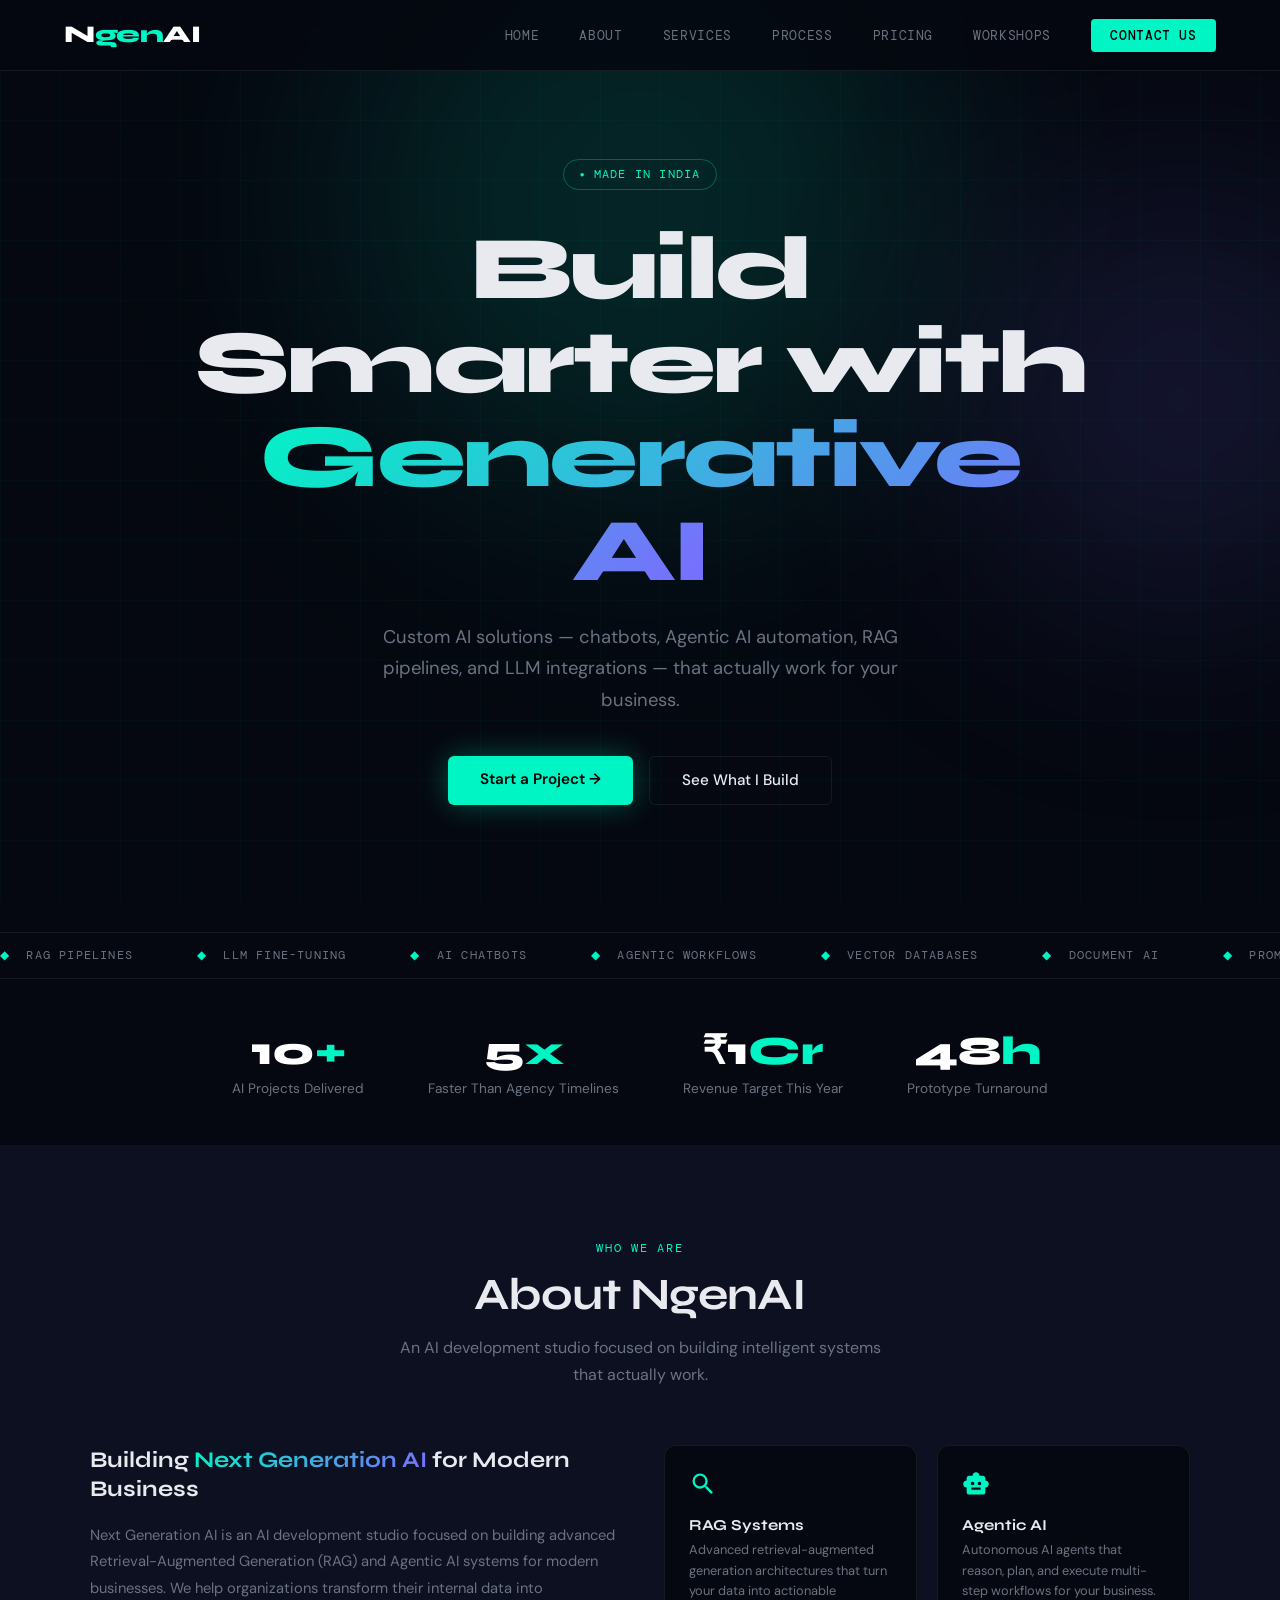
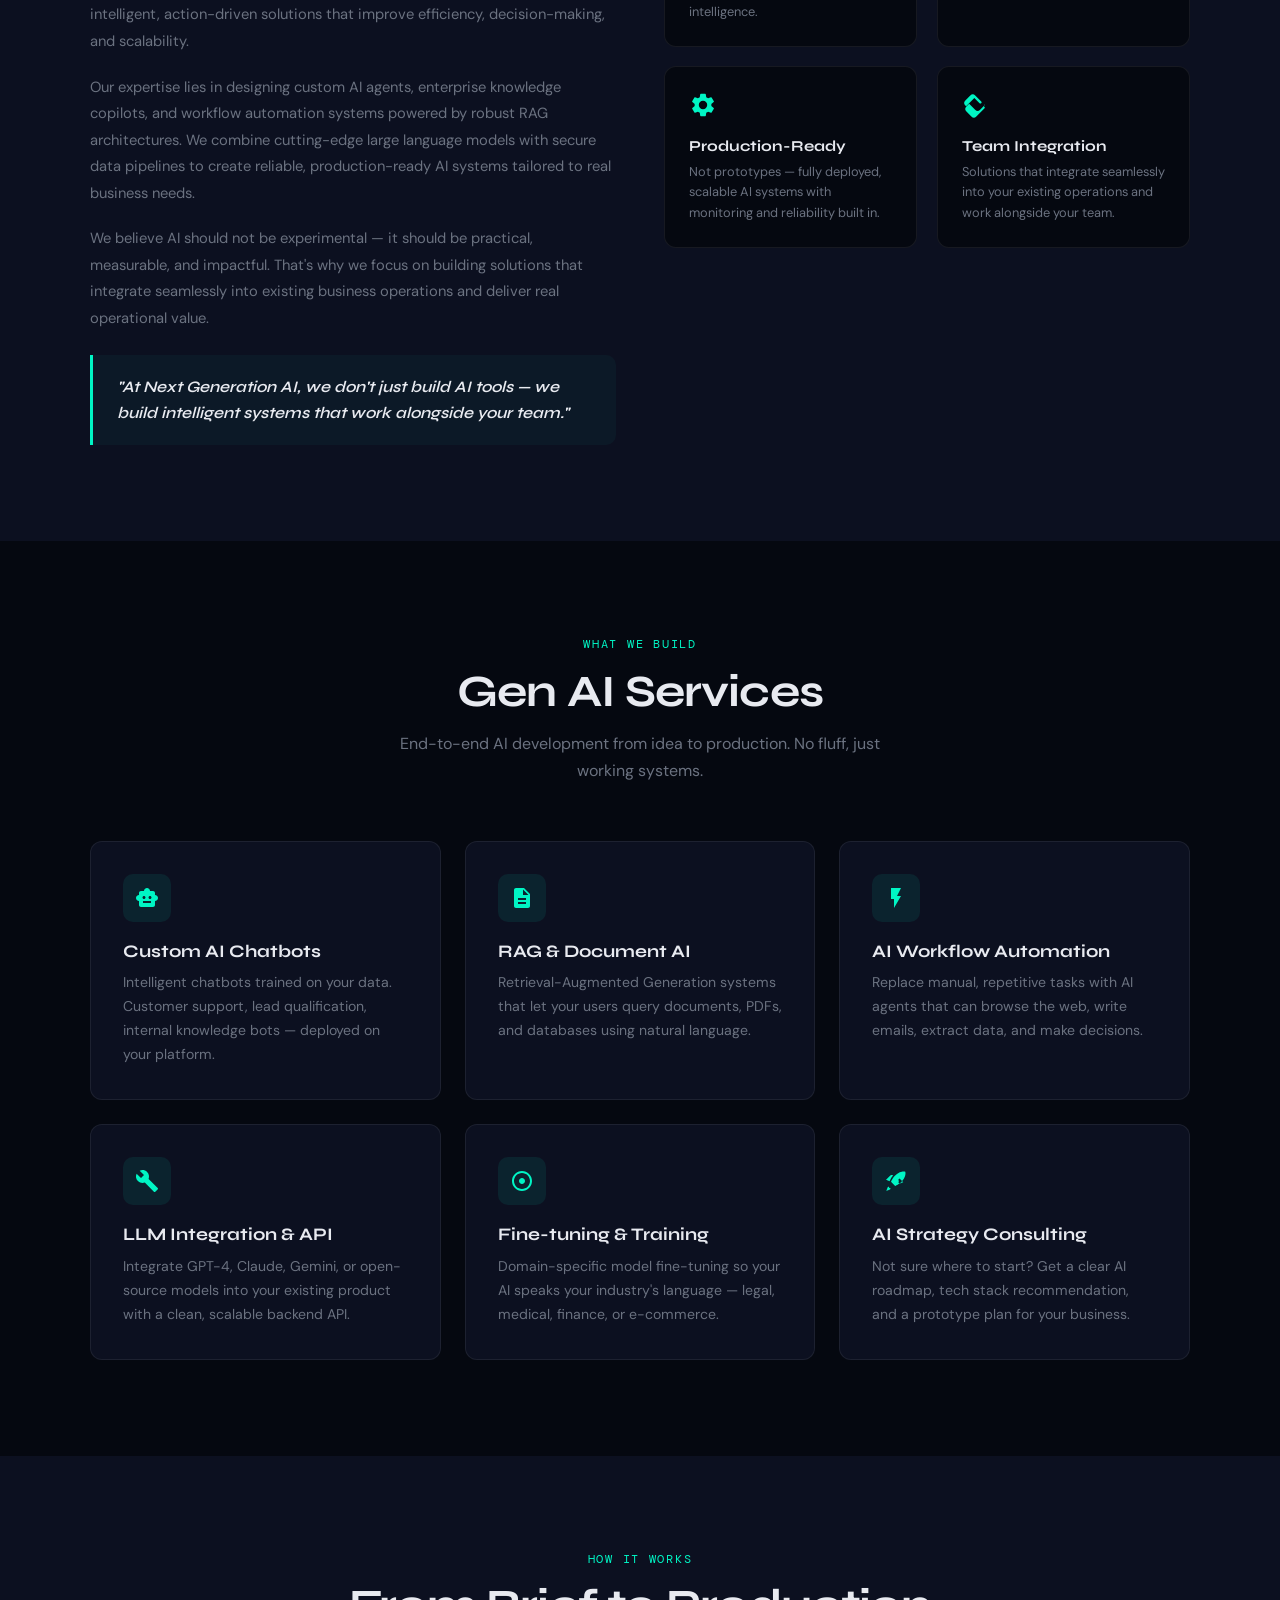
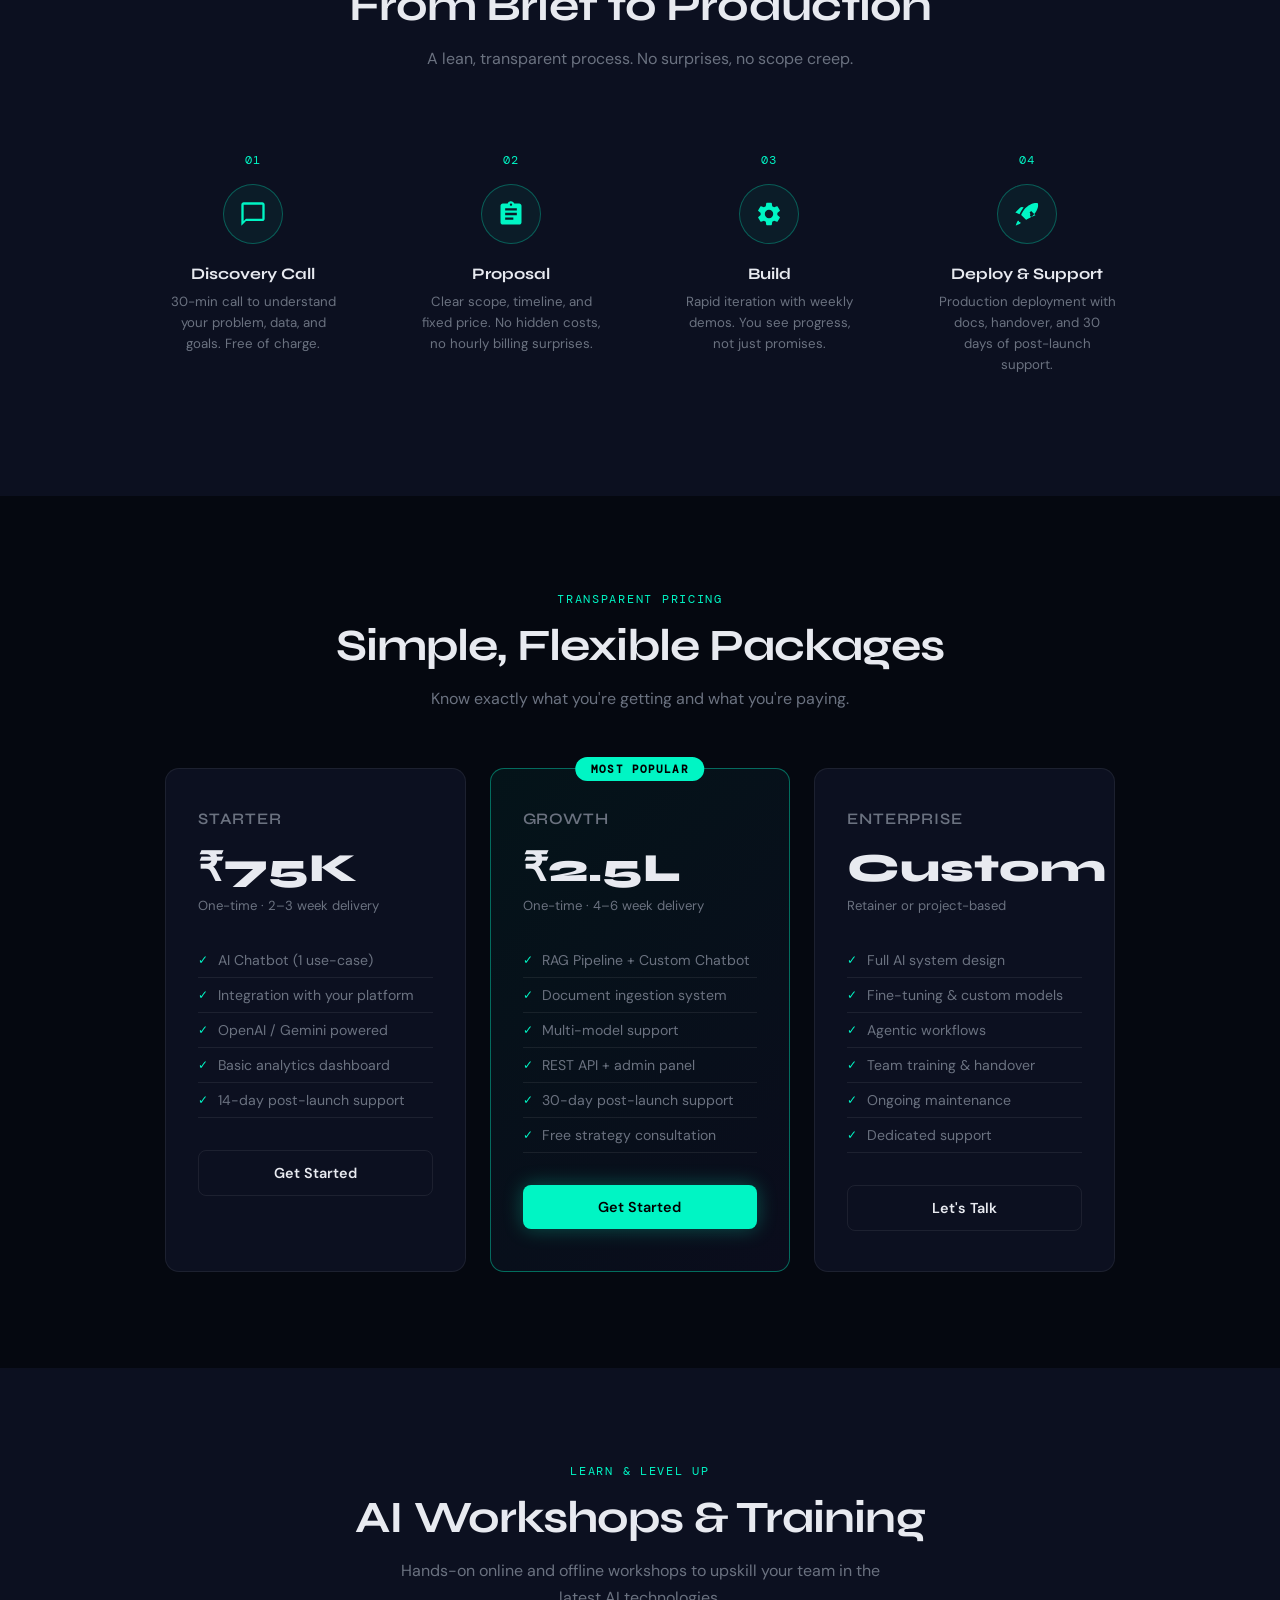
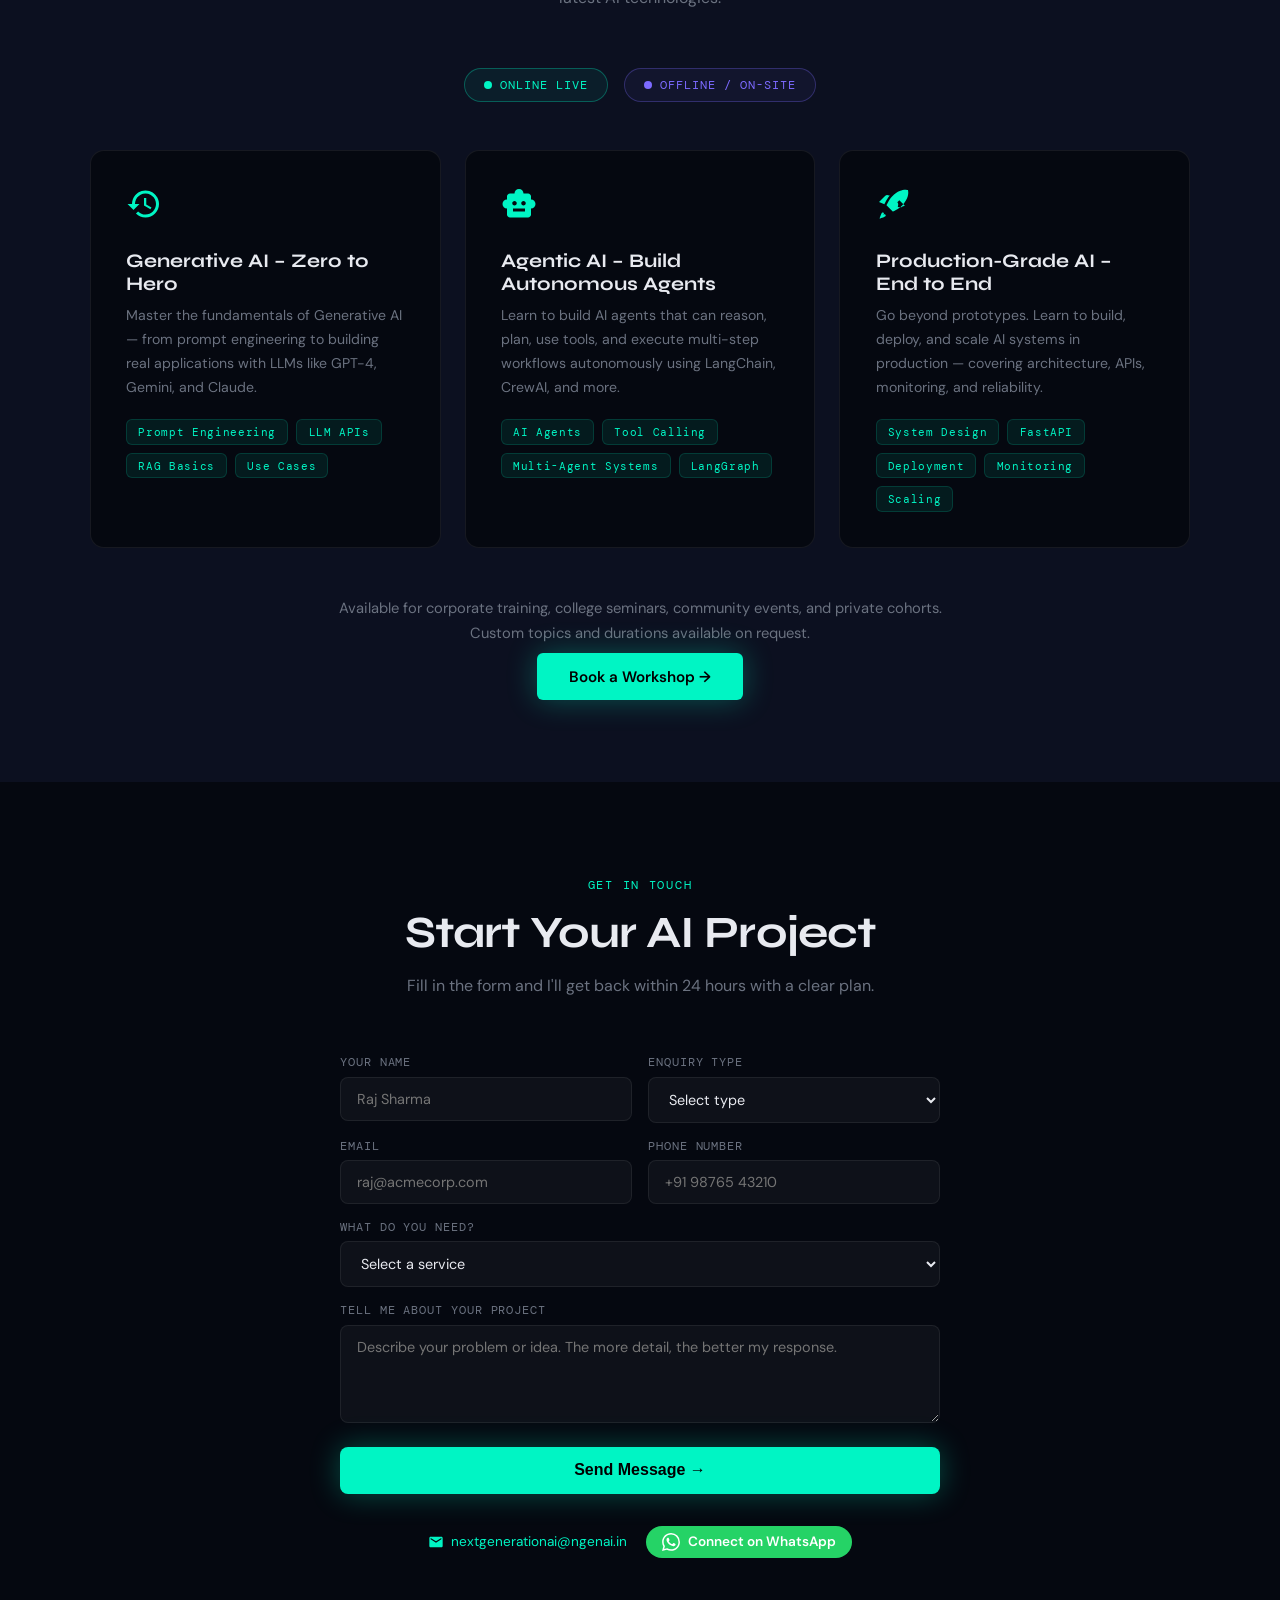
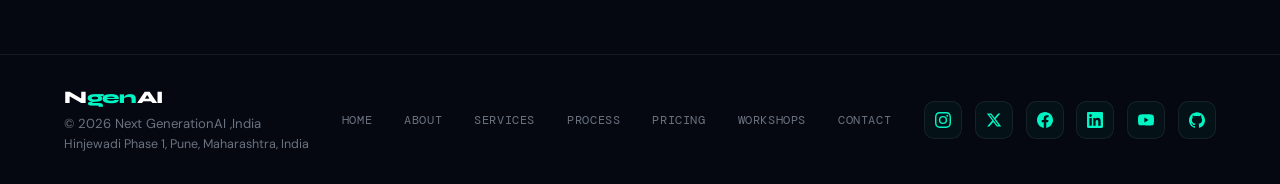
==== index.html @ 0c15aff5 "Update index.html" ====
<!DOCTYPE html>
<html lang="en">

<head>
  <meta charset="UTF-8">
  <meta name="viewport" content="width=device-width, initial-scale=1.0">
  <title>NgenAI – Generative AI Solutions</title>

  <!-- Google Analytics -->
  <script async src="https://www.googletagmanager.com/gtag/js?id=G-XBX1PGX7KX"></script>
  <script>
    window.dataLayer = window.dataLayer || [];
    function gtag() { dataLayer.push(arguments); }
    gtag('js', new Date());
    gtag('config', 'G-XBX1PGX7KX');
  </script>
  <link
    href="https://fonts.googleapis.com/css2?family=Syne:wght@400;600;700;800&family=DM+Mono:wght@300;400;500&family=DM+Sans:wght@300;400;500&display=swap"
    rel="stylesheet">
  <style>
    :root {
      --bg: #050810;
      --surface: #0c1020;
      --accent: #00f5c4;
      --accent2: #7c6aff;
      --text: #e8eaf0;
      --muted: #6b7280;
      --border: rgba(255, 255, 255, 0.07);
    }

    *,
    *::before,
    *::after {
      box-sizing: border-box;
      margin: 0;
      padding: 0;
    }

    html {
      scroll-behavior: smooth;
      overflow-x: hidden;
    }

    body {
      background: var(--bg);
      color: var(--text);
      font-family: 'DM Sans', sans-serif;
      overflow-x: hidden;
      max-width: 100vw;
    }

    /* ── GRID BACKGROUND ── */
    body::before {
      content: '';
      position: fixed;
      inset: 0;
      background-image:
        linear-gradient(rgba(0, 245, 196, 0.03) 1px, transparent 1px),
        linear-gradient(90deg, rgba(0, 245, 196, 0.03) 1px, transparent 1px);
      background-size: 60px 60px;
      pointer-events: none;
      z-index: 0;
    }

    /* ── NAV ── */
    nav {
      position: fixed;
      top: 0;
      left: 0;
      right: 0;
      z-index: 1000;
      display: flex;
      align-items: center;
      justify-content: space-between;
      padding: 1.2rem 4rem;
      background: rgba(5, 8, 16, 0.85);
      backdrop-filter: blur(16px);
      border-bottom: 1px solid var(--border);
    }

    .logo {
      font-family: 'Syne', sans-serif;
      font-weight: 800;
      font-size: 1.5rem;
      letter-spacing: -0.02em;
      color: #fff;
      line-height: 1.3;
      overflow: visible;
    }

    .logo span {
      color: var(--accent);
    }

    nav ul {
      display: flex;
      gap: 2.5rem;
      list-style: none;
    }

    nav a {
      font-family: 'DM Mono', monospace;
      font-size: 0.82rem;
      color: var(--muted);
      text-decoration: none;
      letter-spacing: 0.05em;
      text-transform: uppercase;
      transition: color .2s;
    }

    nav a:hover {
      color: var(--accent);
    }

    .nav-cta {
      background: var(--accent);
      color: #000 !important;
      padding: 0.5rem 1.2rem;
      border-radius: 4px;
      font-weight: 500;
      transition: opacity .2s !important;
    }

    .nav-cta:hover {
      opacity: 0.85;
      color: #000 !important;
    }

    /* ── HERO ── */
    #hero {
      position: relative;
      min-height: 100vh;
      display: flex;
      flex-direction: column;
      align-items: center;
      justify-content: center;
      text-align: center;
      padding: 8rem 2rem 4rem;
      z-index: 1;
    }

    .glow-orb {
      position: absolute;
      border-radius: 50%;
      filter: blur(120px);
      pointer-events: none;
    }

    .orb1 {
      width: 600px;
      height: 600px;
      background: rgba(0, 245, 196, 0.12);
      top: -100px;
      left: 50%;
      transform: translateX(-50%);
    }

    .orb2 {
      width: 400px;
      height: 400px;
      background: rgba(124, 106, 255, 0.15);
      top: 200px;
      right: -100px;
    }

    .badge {
      display: inline-flex;
      align-items: center;
      gap: 0.5rem;
      font-family: 'DM Mono', monospace;
      font-size: 0.75rem;
      letter-spacing: 0.1em;
      text-transform: uppercase;
      color: var(--accent);
      border: 1px solid rgba(0, 245, 196, 0.3);
      padding: 0.4rem 1rem;
      border-radius: 100px;
      margin-bottom: 2rem;
      animation: fadeUp 0.6s ease both;
    }

    .badge::before {
      content: '●';
      font-size: 0.5rem;
      animation: pulse 2s infinite;
    }

    @keyframes pulse {

      0%,
      100% {
        opacity: 1
      }

      50% {
        opacity: 0.3
      }
    }

    h1 {
      font-family: 'Syne', sans-serif;
      font-weight: 800;
      font-size: clamp(2.8rem, 7vw, 6rem);
      line-height: 1.05;
      letter-spacing: -0.03em;
      max-width: 900px;
      animation: fadeUp 0.6s 0.1s ease both;
    }

    h1 .highlight {
      background: linear-gradient(135deg, var(--accent), var(--accent2));
      -webkit-background-clip: text;
      -webkit-text-fill-color: transparent;
      background-clip: text;
    }

    .hero-sub {
      margin-top: 1.5rem;
      font-size: 1.15rem;
      color: var(--muted);
      max-width: 560px;
      line-height: 1.7;
      animation: fadeUp 0.6s 0.2s ease both;
    }

    .hero-actions {
      display: flex;
      gap: 1rem;
      margin-top: 2.5rem;
      animation: fadeUp 0.6s 0.3s ease both;
      flex-wrap: wrap;
      justify-content: center;
    }

    .btn-primary {
      background: var(--accent);
      color: #000;
      padding: 0.85rem 2rem;
      border-radius: 6px;
      font-weight: 600;
      font-size: 0.95rem;
      text-decoration: none;
      transition: transform .2s, box-shadow .2s;
      box-shadow: 0 0 30px rgba(0, 245, 196, 0.3);
    }

    .btn-primary:hover {
      transform: translateY(-2px);
      box-shadow: 0 0 50px rgba(0, 245, 196, 0.5);
    }

    .btn-secondary {
      background: transparent;
      color: var(--text);
      padding: 0.85rem 2rem;
      border-radius: 6px;
      font-weight: 500;
      font-size: 0.95rem;
      text-decoration: none;
      border: 1px solid var(--border);
      transition: border-color .2s, transform .2s;
    }

    .btn-secondary:hover {
      border-color: rgba(255, 255, 255, 0.3);
      transform: translateY(-2px);
    }

    /* ── TICKER ── */
    .ticker-wrap {
      width: 100%;
      overflow: hidden;
      border-top: 1px solid var(--border);
      border-bottom: 1px solid var(--border);
      padding: 0.9rem 0;
      margin: 2rem 0 0;
      position: relative;
      z-index: 1;
    }

    .ticker {
      display: flex;
      gap: 4rem;
      animation: ticker 25s linear infinite;
      white-space: nowrap;
      width: max-content;
    }

    .ticker span {
      font-family: 'DM Mono', monospace;
      font-size: 0.75rem;
      letter-spacing: 0.1em;
      text-transform: uppercase;
      color: var(--muted);
    }

    .ticker span b {
      color: var(--accent);
      font-weight: 400;
      margin-right: 0.5rem;
    }

    @keyframes ticker {
      from {
        transform: translateX(0)
      }

      to {
        transform: translateX(-50%)
      }
    }

    /* ── STATS ── */
    .stats {
      display: flex;
      justify-content: center;
      gap: 4rem;
      padding: 3rem 2rem;
      position: relative;
      z-index: 1;
      flex-wrap: wrap;
    }

    .stat {
      text-align: center;
    }

    .stat-num {
      font-family: 'Syne', sans-serif;
      font-size: 2.5rem;
      font-weight: 800;
      color: #fff;
    }

    .stat-num span {
      color: var(--accent);
    }

    .stat-label {
      font-size: 0.85rem;
      color: var(--muted);
      margin-top: 0.3rem;
    }

    /* ── ABOUT ── */
    #about {
      padding: 6rem 4rem;
      background: var(--surface);
    }

    .about-content {
      max-width: 1100px;
      margin: 0 auto;
    }

    .about-grid {
      display: grid;
      grid-template-columns: 1fr 1fr;
      gap: 3rem;
      align-items: start;
    }

    .about-text h3 {
      font-family: 'Syne', sans-serif;
      font-size: 1.4rem;
      font-weight: 700;
      margin-bottom: 1.2rem;
      line-height: 1.3;
    }

    .about-text h3 span {
      background: linear-gradient(135deg, var(--accent), var(--accent2));
      -webkit-background-clip: text;
      -webkit-text-fill-color: transparent;
      background-clip: text;
    }

    .about-text p {
      font-size: 0.92rem;
      color: var(--muted);
      line-height: 1.8;
      margin-bottom: 1.2rem;
    }

    .about-quote {
      margin-top: 1.5rem;
      padding: 1.2rem 1.5rem;
      border-left: 3px solid var(--accent);
      background: rgba(0, 245, 196, 0.04);
      border-radius: 0 10px 10px 0;
    }

    .about-quote p {
      font-family: 'Syne', sans-serif;
      font-size: 1rem;
      font-weight: 600;
      color: var(--text);
      font-style: italic;
      line-height: 1.6;
      margin-bottom: 0;
    }

    .about-highlights {
      display: grid;
      grid-template-columns: 1fr 1fr;
      gap: 1.2rem;
    }

    .about-highlight {
      background: var(--bg);
      border: 1px solid var(--border);
      border-radius: 12px;
      padding: 1.5rem;
      transition: border-color 0.3s, transform 0.3s;
    }

    .about-highlight:hover {
      border-color: rgba(0, 245, 196, 0.2);
      transform: translateY(-3px);
    }

    .about-highlight-icon {
      font-size: 1.5rem;
      margin-bottom: 0.7rem;
    }

    .about-highlight h4 {
      font-family: 'Syne', sans-serif;
      font-size: 0.95rem;
      font-weight: 700;
      margin-bottom: 0.4rem;
    }

    .about-highlight p {
      font-size: 0.8rem;
      color: var(--muted);
      line-height: 1.6;
    }

    /* ── SECTIONS ── */
    section {
      position: relative;
      z-index: 1;
    }

    .section-header {
      text-align: center;
      margin-bottom: 3.5rem;
    }

    .section-tag {
      font-family: 'DM Mono', monospace;
      font-size: 0.72rem;
      letter-spacing: 0.15em;
      text-transform: uppercase;
      color: var(--accent);
      margin-bottom: 0.8rem;
    }

    .section-header h2 {
      font-family: 'Syne', sans-serif;
      font-size: clamp(1.8rem, 4vw, 2.8rem);
      font-weight: 700;
      letter-spacing: -0.02em;
    }

    .section-header p {
      color: var(--muted);
      margin-top: 0.8rem;
      max-width: 500px;
      margin-inline: auto;
      line-height: 1.7;
    }

    /* ── SERVICES ── */
    #services {
      padding: 6rem 4rem;
    }

    .services-grid {
      display: grid;
      grid-template-columns: repeat(auto-fit, minmax(280px, 1fr));
      gap: 1.5rem;
      max-width: 1100px;
      margin: 0 auto;
    }

    .service-card {
      background: var(--surface);
      border: 1px solid var(--border);
      border-radius: 12px;
      padding: 2rem;
      transition: border-color .3s, transform .3s;
      position: relative;
      overflow: hidden;
    }

    .service-card::before {
      content: '';
      position: absolute;
      top: 0;
      left: 0;
      right: 0;
      height: 2px;
      background: linear-gradient(90deg, var(--accent), var(--accent2));
      opacity: 0;
      transition: opacity .3s;
    }

    .service-card:hover {
      border-color: rgba(0, 245, 196, 0.2);
      transform: translateY(-4px);
    }

    .service-card:hover::before {
      opacity: 1;
    }

    .service-icon {
      width: 48px;
      height: 48px;
      background: rgba(0, 245, 196, 0.08);
      border-radius: 10px;
      display: flex;
      align-items: center;
      justify-content: center;
      font-size: 1.4rem;
      margin-bottom: 1.2rem;
    }

    .service-icon svg,
    .step-circle svg,
    .workshop-emoji svg,
    .about-highlight-icon svg {
      width: 24px;
      height: 24px;
      fill: var(--accent);
    }

    .service-icon svg {
      width: 24px;
      height: 24px;
    }

    .step-circle svg {
      width: 28px;
      height: 28px;
    }

    .workshop-emoji svg {
      width: 36px;
      height: 36px;
    }

    .about-highlight-icon svg {
      width: 28px;
      height: 28px;
    }

    .service-card h3 {
      font-family: 'Syne', sans-serif;
      font-size: 1.1rem;
      font-weight: 700;
      margin-bottom: 0.6rem;
    }

    .service-card p {
      font-size: 0.88rem;
      color: var(--muted);
      line-height: 1.7;
    }

    /* ── PROCESS ── */
    #process {
      padding: 6rem 4rem;
      background: var(--surface);
    }

    .process-steps {
      display: grid;
      grid-template-columns: repeat(auto-fit, minmax(200px, 1fr));
      gap: 2rem;
      max-width: 1000px;
      margin: 0 auto;
      position: relative;
    }

    .step {
      text-align: center;
      padding: 1.5rem;
    }

    .step-num {
      font-family: 'DM Mono', monospace;
      font-size: 0.75rem;
      color: var(--accent);
      letter-spacing: 0.1em;
      margin-bottom: 1rem;
    }

    .step-circle {
      width: 60px;
      height: 60px;
      border-radius: 50%;
      border: 1px solid rgba(0, 245, 196, 0.3);
      display: flex;
      align-items: center;
      justify-content: center;
      font-size: 1.5rem;
      margin: 0 auto 1.2rem;
      background: rgba(0, 245, 196, 0.05);
    }

    .step h3 {
      font-family: 'Syne', sans-serif;
      font-size: 1rem;
      font-weight: 700;
      margin-bottom: 0.5rem;
    }

    .step p {
      font-size: 0.83rem;
      color: var(--muted);
      line-height: 1.6;
    }

    /* ── PRICING ── */
    #pricing {
      padding: 6rem 4rem;
    }

    .pricing-grid {
      display: grid;
      grid-template-columns: repeat(auto-fit, minmax(280px, 1fr));
      gap: 1.5rem;
      max-width: 950px;
      margin: 0 auto;
    }

    .pricing-card {
      background: var(--surface);
      border: 1px solid var(--border);
      border-radius: 14px;
      padding: 2.5rem 2rem;
      position: relative;
      transition: transform .3s;
    }

    .pricing-card:hover {
      transform: translateY(-4px);
    }

    .pricing-card.featured {
      border-color: rgba(0, 245, 196, 0.4);
      background: linear-gradient(135deg, rgba(0, 245, 196, 0.05), rgba(124, 106, 255, 0.05));
    }

    .popular-badge {
      position: absolute;
      top: -12px;
      left: 50%;
      transform: translateX(-50%);
      background: var(--accent);
      color: #000;
      font-size: 0.7rem;
      font-weight: 700;
      letter-spacing: 0.1em;
      text-transform: uppercase;
      padding: 0.3rem 1rem;
      border-radius: 100px;
      font-family: 'DM Mono', monospace;
    }

    .pricing-card h3 {
      font-family: 'Syne', sans-serif;
      font-size: 1rem;
      font-weight: 600;
      color: var(--muted);
      margin-bottom: 1rem;
      text-transform: uppercase;
      letter-spacing: 0.05em;
    }

    .price {
      font-family: 'Syne', sans-serif;
      font-size: 2.5rem;
      font-weight: 800;
      margin-bottom: 0.3rem;
    }

    .price-sub {
      font-size: 0.82rem;
      color: var(--muted);
      margin-bottom: 1.8rem;
    }

    .features-list {
      list-style: none;
      margin-bottom: 2rem;
    }

    .features-list li {
      padding: 0.5rem 0;
      font-size: 0.88rem;
      color: var(--muted);
      border-bottom: 1px solid var(--border);
      display: flex;
      align-items: center;
      gap: 0.6rem;
    }

    .features-list li::before {
      content: '✓';
      color: var(--accent);
      font-size: 0.75rem;
    }

    .btn-plan {
      display: block;
      width: 100%;
      text-align: center;
      padding: 0.8rem;
      border-radius: 8px;
      font-weight: 600;
      font-size: 0.9rem;
      text-decoration: none;
      transition: .2s;
    }

    .btn-plan-outline {
      border: 1px solid var(--border);
      color: var(--text);
    }

    .btn-plan-outline:hover {
      border-color: var(--accent);
      color: var(--accent);
    }

    .btn-plan-filled {
      background: var(--accent);
      color: #000;
      box-shadow: 0 0 20px rgba(0, 245, 196, 0.3);
    }

    .btn-plan-filled:hover {
      opacity: 0.9;
    }

    /* ── WORKSHOPS ── */
    #workshops {
      padding: 6rem 4rem;
      background: var(--surface);
    }

    .workshops-content {
      max-width: 1100px;
      margin: 0 auto;
    }

    .workshop-formats {
      display: flex;
      justify-content: center;
      gap: 1rem;
      margin-bottom: 3rem;
    }

    .format-badge {
      display: inline-flex;
      align-items: center;
      gap: 0.5rem;
      font-family: 'DM Mono', monospace;
      font-size: 0.78rem;
      letter-spacing: 0.08em;
      text-transform: uppercase;
      padding: 0.5rem 1.2rem;
      border-radius: 100px;
      border: 1px solid var(--border);
      color: var(--muted);
      transition: all 0.3s;
    }

    .format-badge.online {
      border-color: rgba(0, 245, 196, 0.3);
      color: var(--accent);
      background: rgba(0, 245, 196, 0.06);
    }

    .format-badge.offline {
      border-color: rgba(124, 106, 255, 0.3);
      color: var(--accent2);
      background: rgba(124, 106, 255, 0.06);
    }

    .format-badge .dot {
      width: 8px;
      height: 8px;
      border-radius: 50%;
      animation: pulse 2s infinite;
    }

    .format-badge.online .dot {
      background: var(--accent);
    }

    .format-badge.offline .dot {
      background: var(--accent2);
    }

    .workshops-grid {
      display: grid;
      grid-template-columns: repeat(auto-fit, minmax(300px, 1fr));
      gap: 1.5rem;
    }

    .workshop-card {
      background: var(--bg);
      border: 1px solid var(--border);
      border-radius: 14px;
      padding: 2.2rem;
      position: relative;
      overflow: hidden;
      transition: border-color 0.3s, transform 0.3s;
    }

    .workshop-card::after {
      content: '';
      position: absolute;
      bottom: 0;
      left: 0;
      right: 0;
      height: 3px;
      background: linear-gradient(90deg, var(--accent), var(--accent2));
      opacity: 0;
      transition: opacity 0.3s;
    }

    .workshop-card:hover {
      border-color: rgba(0, 245, 196, 0.2);
      transform: translateY(-4px);
    }

    .workshop-card:hover::after {
      opacity: 1;
    }

    .workshop-emoji {
      font-size: 2.2rem;
      margin-bottom: 1rem;
    }

    .workshop-card h3 {
      font-family: 'Syne', sans-serif;
      font-size: 1.2rem;
      font-weight: 700;
      margin-bottom: 0.6rem;
    }

    .workshop-card p {
      font-size: 0.88rem;
      color: var(--muted);
      line-height: 1.7;
      margin-bottom: 1.2rem;
    }

    .workshop-topics {
      display: flex;
      flex-wrap: wrap;
      gap: 0.5rem;
    }

    .workshop-topic {
      font-family: 'DM Mono', monospace;
      font-size: 0.68rem;
      letter-spacing: 0.06em;
      padding: 0.3rem 0.7rem;
      border-radius: 6px;
      background: rgba(0, 245, 196, 0.08);
      color: var(--accent);
      border: 1px solid rgba(0, 245, 196, 0.15);
    }

    .workshop-cta {
      text-align: center;
      margin-top: 3rem;
    }

    .workshop-cta p {
      color: var(--muted);
      font-size: 0.92rem;
      margin-bottom: 1.2rem;
      line-height: 1.7;
    }

    /* ── CONTACT ── */
    #contact {
      padding: 6rem 4rem;
    }

    .contact-inner {
      max-width: 600px;
      margin: 0 auto;
      text-align: center;
    }

    .contact-form {
      display: flex;
      flex-direction: column;
      gap: 1rem;
      margin-top: 2.5rem;
      text-align: left;
    }

    .form-row {
      display: grid;
      grid-template-columns: 1fr 1fr;
      gap: 1rem;
    }

    .form-group {
      display: flex;
      flex-direction: column;
      gap: 0.4rem;
    }

    .form-group label {
      font-family: 'DM Mono', monospace;
      font-size: 0.72rem;
      letter-spacing: 0.08em;
      text-transform: uppercase;
      color: var(--muted);
    }

    .form-group input,
    .form-group select,
    .form-group textarea {
      background: rgba(255, 255, 255, 0.04);
      border: 1px solid var(--border);
      border-radius: 8px;
      color: var(--text);
      padding: 0.75rem 1rem;
      font-size: 0.9rem;
      font-family: inherit;
      outline: none;
      transition: border-color .2s;
      resize: vertical;
    }

    .form-group input:focus,
    .form-group select:focus,
    .form-group textarea:focus {
      border-color: rgba(0, 245, 196, 0.4);
    }

    .form-group select option {
      background: #0c1020;
    }

    .btn-submit {
      background: var(--accent);
      color: #000;
      padding: 0.9rem;
      border: none;
      border-radius: 8px;
      font-weight: 700;
      font-size: 1rem;
      cursor: pointer;
      transition: .2s;
      box-shadow: 0 0 30px rgba(0, 245, 196, 0.3);
      margin-top: 0.5rem;
    }

    .btn-submit:hover {
      opacity: 0.88;
      transform: translateY(-1px);
    }

    /* ── FOOTER ── */
    footer {
      padding: 2rem 4rem;
      border-top: 1px solid var(--border);
      display: flex;
      justify-content: space-between;
      align-items: center;
      flex-wrap: wrap;
      gap: 1rem;
      position: relative;
      z-index: 1;
    }

    footer p {
      font-size: 0.82rem;
      color: var(--muted);
    }

    .footer-links {
      display: flex;
      gap: 2rem;
    }

    .footer-links a {
      font-family: 'DM Mono', monospace;
      font-size: 0.75rem;
      color: var(--muted);
      text-decoration: none;
      letter-spacing: 0.05em;
      text-transform: uppercase;
      transition: color .2s;
    }

    .footer-links a:hover {
      color: var(--accent);
    }

    /* ── SOCIAL ICONS ── */
    .social-icons {
      display: flex;
      gap: 0.8rem;
      align-items: center;
    }

    .social-icon {
      display: flex;
      align-items: center;
      justify-content: center;
      width: 38px;
      height: 38px;
      border-radius: 10px;
      border: 1px solid var(--border);
      background: rgba(0, 245, 196, 0.04);
      transition: border-color 0.3s, background 0.3s, transform 0.3s;
    }

    .social-icon:hover {
      border-color: var(--accent);
      background: rgba(0, 245, 196, 0.1);
      transform: translateY(-3px);
    }

    .social-icon svg {
      width: 16px;
      height: 16px;
      fill: var(--accent);
      transition: fill 0.3s;
    }

    .social-icon:hover svg {
      fill: #fff;
    }

    /* ── ANIMATIONS ── */
    @keyframes fadeUp {
      from {
        opacity: 0;
        transform: translateY(24px);
      }

      to {
        opacity: 1;
        transform: translateY(0);
      }
    }

    .reveal {
      opacity: 0;
      transform: translateY(24px);
      transition: opacity 0.6s ease, transform 0.6s ease;
    }

    .reveal.visible {
      opacity: 1;
      transform: translateY(0);
    }

    /* ── HAMBURGER MENU ── */
    .hamburger {
      display: none;
      flex-direction: column;
      gap: 5px;
      cursor: pointer;
      z-index: 1001;
      background: none;
      border: none;
      padding: 4px;
    }

    .hamburger span {
      width: 24px;
      height: 2px;
      background: var(--text);
      border-radius: 2px;
      transition: transform 0.3s, opacity 0.3s;
    }

    .hamburger.active span:nth-child(1) {
      transform: rotate(45deg) translate(5px, 5px);
    }

    .hamburger.active span:nth-child(2) {
      opacity: 0;
    }

    .hamburger.active span:nth-child(3) {
      transform: rotate(-45deg) translate(5px, -5px);
    }

    /* ── RESPONSIVE ── */
    @media (max-width: 768px) {

      /* Nav */
      nav {
        padding: 1rem 1.5rem;
      }

      nav.nav-open {
        position: fixed;
        top: 0;
        left: 0;
        right: 0;
        bottom: 0;
        background: #050810;
        backdrop-filter: none;
        flex-direction: column;
        justify-content: flex-start;
        align-items: stretch;
        z-index: 1000;
      }

      .hamburger {
        display: flex;
        position: absolute;
        top: 1rem;
        right: 1.5rem;
      }

      nav ul {
        display: none;
        flex-direction: column;
        align-items: center;
        justify-content: center;
        gap: 2rem;
        flex: 1;
      }

      nav ul.open {
        display: flex;
      }

      nav ul a {
        font-size: 1.1rem;
        color: var(--text);
      }

      .nav-cta {
        margin-top: 0.5rem;
        padding: 0.7rem 2rem !important;
        font-size: 1rem !important;
      }

      /* Hero */
      #hero {
        padding: 6rem 1.2rem 3rem;
        min-height: auto;
        width: 100%;
        max-width: 100vw;
      }

      h1 {
        font-size: clamp(2rem, 10vw, 3rem);
      }

      .hero-sub {
        font-size: 1rem;
        margin-top: 1rem;
      }

      .badge {
        font-size: 0.65rem;
        padding: 0.35rem 0.8rem;
      }

      .hero-actions {
        flex-direction: column;
        align-items: center;
        gap: 0.75rem;
      }

      .btn-primary,
      .btn-secondary {
        width: 100%;
        max-width: 280px;
        text-align: center;
      }

      /* Glow orbs – shrink to prevent overflow */
      .orb1 {
        width: 300px;
        height: 300px;
      }

      .orb2 {
        width: 200px;
        height: 200px;
        right: -60px;
      }

      /* Ticker */
      .ticker-wrap {
        margin-top: 1.5rem;
      }

      /* Stats */
      .stats {
        gap: 1.5rem;
        padding: 2rem 1.2rem;
        display: grid;
        grid-template-columns: 1fr 1fr;
        max-width: 100vw;
        width: 100%;
      }

      .stat-num {
        font-size: 1.8rem;
      }

      .stat-label {
        font-size: 0.75rem;
      }

      /* About */
      .about-grid {
        grid-template-columns: 1fr;
        gap: 2rem;
      }

      .about-highlights {
        grid-template-columns: 1fr 1fr;
        gap: 0.8rem;
      }

      .about-highlight {
        padding: 1.2rem;
      }

      /* Sections common */
      #about,
      #services,
      #process,
      #pricing,
      #workshops,
      #contact {
        padding: 3.5rem 1.2rem;
        width: 100%;
        max-width: 100vw;
      }

      .section-header {
        margin-bottom: 2rem;
      }

      .section-header h2 {
        font-size: clamp(1.4rem, 6vw, 2rem);
      }

      .section-header p {
        font-size: 0.88rem;
      }

      /* Services */
      .services-grid {
        grid-template-columns: 1fr;
        gap: 1rem;
        max-width: 100%;
      }

      .service-card {
        padding: 1.5rem;
      }

      /* Process */
      .process-steps {
        grid-template-columns: 1fr;
        gap: 1rem;
      }

      .step {
        padding: 1rem;
      }

      .step-circle {
        width: 50px;
        height: 50px;
        font-size: 1.2rem;
      }

      /* Pricing */
      .pricing-grid {
        grid-template-columns: 1fr;
        gap: 1.2rem;
      }

      .pricing-card {
        padding: 2rem 1.5rem;
      }

      .price {
        font-size: 2rem;
      }

      /* Workshops */
      .workshops-grid {
        grid-template-columns: 1fr;
        gap: 1rem;
      }

      .workshop-card {
        padding: 1.5rem;
      }

      .workshop-formats {
        flex-wrap: wrap;
        justify-content: center;
        gap: 0.8rem;
        margin-bottom: 2rem;
      }

      .workshop-cta {
        margin-top: 2rem;
      }

      /* Contact */
      .contact-inner {
        padding: 0;
      }

      .form-row {
        grid-template-columns: 1fr;
      }

      .contact-form {
        margin-top: 1.5rem;
      }

      /* Footer */
      footer {
        flex-direction: column;
        text-align: center;
        padding: 2rem 1.2rem;
        gap: 1rem;
        max-width: 100vw;
        width: 100%;
      }

      .footer-links {
        flex-wrap: wrap;
        justify-content: center;
        gap: 1.2rem;
      }

      .social-icons {
        justify-content: center;
      }
    }

    /* Small phones */
    @media (max-width: 400px) {
      nav {
        padding: 0.8rem 1rem;
      }

      .logo {
        font-size: 1.2rem;
      }

      #hero {
        padding: 5rem 1rem 2.5rem;
      }

      h1 {
        font-size: 1.8rem;
      }

      .stats {
        grid-template-columns: 1fr 1fr;
        gap: 1rem;
      }

      .stat-num {
        font-size: 1.5rem;
      }

      #about,
      #services,
      #process,
      #pricing,
      #workshops,
      #contact {
        padding: 2.5rem 1rem;
      }

      .about-highlights {
        grid-template-columns: 1fr;
      }
    }
  </style>
</head>

<body>

  <!-- NAV -->
  <nav>
    <div class="logo">N<span>gen</span>AI<span style="color:var(--accent2)"></div>
    <button class="hamburger" aria-label="Menu" onclick="toggleMenu()">
      <span></span><span></span><span></span>
    </button>
    <ul id="navMenu">
      <li><a href="#hero" onclick="closeMenu()">Home</a></li>
      <li><a href="#about" onclick="closeMenu()">About</a></li>
      <li><a href="#services" onclick="closeMenu()">Services</a></li>
      <li><a href="#process" onclick="closeMenu()">Process</a></li>
      <li><a href="#pricing" onclick="closeMenu()">Pricing</a></li>
      <li><a href="#workshops" onclick="closeMenu()">Workshops</a></li>
      <li><a href="#contact" class="nav-cta" onclick="closeMenu()">Contact us</a></li>
    </ul>
  </nav>

  <!-- HERO -->
  <section id="hero">
    <div class="glow-orb orb1"></div>
    <div class="glow-orb orb2"></div>

    <div class="badge">Made in INDIA</div>

    <h1>Build Smarter with<br><span class="highlight">Generative AI</span></h1>

    <p class="hero-sub">Custom AI solutions — chatbots, Agentic AI automation, RAG pipelines, and LLM integrations —
      that actually
      work for your business.</p>

    <div class="hero-actions">
      <a href="#contact" class="btn-primary">Start a Project →</a>
      <a href="#services" class="btn-secondary">See What I Build</a>
    </div>
  </section>

  <!-- TICKER -->
  <div class="ticker-wrap">
    <div class="ticker">
      <span><b>◆</b> RAG Pipelines</span>
      <span><b>◆</b> LLM Fine-tuning</span>
      <span><b>◆</b> AI Chatbots</span>
      <span><b>◆</b> Agentic Workflows</span>
      <span><b>◆</b> Vector Databases</span>
      <span><b>◆</b> Document AI</span>
      <span><b>◆</b> Prompt Engineering</span>
      <span><b>◆</b> OpenAI · Anthropic · Gemini</span>
      <span><b>◆</b> LangChain · LlamaIndex</span>
      <span><b>◆</b> FastAPI · Python</span>
      <!-- duplicate for infinite scroll -->
      <span><b>◆</b> RAG Pipelines</span>
      <span><b>◆</b> LLM Fine-tuning</span>
      <span><b>◆</b> AI Chatbots</span>
      <span><b>◆</b> Agentic Workflows</span>
      <span><b>◆</b> Vector Databases</span>
      <span><b>◆</b> Document AI</span>
      <span><b>◆</b> Prompt Engineering</span>
      <span><b>◆</b> OpenAI · Anthropic · Gemini</span>
      <span><b>◆</b> LangChain · LlamaIndex</span>
      <span><b>◆</b> FastAPI · Python</span>
    </div>
  </div>

  <!-- STATS -->
  <div class="stats">
    <div class="stat reveal">
      <div class="stat-num">10<span>+</span></div>
      <div class="stat-label">AI Projects Delivered</div>
    </div>
    <div class="stat reveal">
      <div class="stat-num">5<span>x</span></div>
      <div class="stat-label">Faster Than Agency Timelines</div>
    </div>
    <div class="stat reveal">
      <div class="stat-num">₹1<span>Cr</span></div>
      <div class="stat-label">Revenue Target This Year</div>
    </div>
    <div class="stat reveal">
      <div class="stat-num">48<span>h</span></div>
      <div class="stat-label">Prototype Turnaround</div>
    </div>
  </div>

  <!-- ABOUT -->
  <section id="about">
    <div class="about-content">
      <div class="section-header reveal">
        <div class="section-tag">Who We Are</div>
        <h2>About NgenAI</h2>
        <p>An AI development studio focused on building intelligent systems that actually work.</p>
      </div>

      <div class="about-grid">
        <div class="about-text reveal">
          <h3>Building <span>Next Generation AI</span> for Modern Business</h3>
          <p>Next Generation AI is an AI development studio focused on building advanced Retrieval-Augmented Generation
            (RAG) and Agentic AI systems for modern businesses. We help organizations transform their internal data into
            intelligent, action-driven solutions that improve efficiency, decision-making, and scalability.</p>
          <p>Our expertise lies in designing custom AI agents, enterprise knowledge copilots, and workflow automation
            systems powered by robust RAG architectures. We combine cutting-edge large language models with secure data
            pipelines to create reliable, production-ready AI systems tailored to real business needs.</p>
          <p>We believe AI should not be experimental — it should be practical, measurable, and impactful. That's why we
            focus on building solutions that integrate seamlessly into existing business operations and deliver real
            operational value.</p>
          <div class="about-quote">
            <p>"At Next Generation AI, we don't just build AI tools — we build intelligent systems that work alongside
              your team."</p>
          </div>
        </div>

        <div class="about-highlights reveal">
          <div class="about-highlight">
            <div class="about-highlight-icon"><svg viewBox="0 0 24 24" fill="var(--accent)">
                <path
                  d="M15.5 14h-.79l-.28-.27A6.471 6.471 0 0016 9.5 6.5 6.5 0 109.5 16c1.61 0 3.09-.59 4.23-1.57l.27.28v.79l5 4.99L20.49 19l-4.99-5zm-6 0C7.01 14 5 11.99 5 9.5S7.01 5 9.5 5 14 7.01 14 9.5 11.99 14 9.5 14z" />
              </svg></div>
            <h4>RAG Systems</h4>
            <p>Advanced retrieval-augmented generation architectures that turn your data into actionable intelligence.
            </p>
          </div>
          <div class="about-highlight">
            <div class="about-highlight-icon"><svg viewBox="0 0 24 24" fill="var(--accent2)">
                <path
                  d="M20 9V7c0-1.1-.9-2-2-2h-3c0-1.66-1.34-3-3-3S9 3.34 9 5H6c-1.1 0-2 .9-2 2v2c-1.66 0-3 1.34-3 3s1.34 3 3 3v4c0 1.1.9 2 2 2h12c1.1 0 2-.9 2-2v-4c1.66 0 3-1.34 3-3s-1.34-3-3-3zM7.5 11.5c0-.83.67-1.5 1.5-1.5s1.5.67 1.5 1.5S9.83 13 9 13s-1.5-.67-1.5-1.5zM16 17H8v-2h8v2zm-1-4c-.83 0-1.5-.67-1.5-1.5S14.17 10 15 10s1.5.67 1.5 1.5S15.83 13 15 13z" />
              </svg></div>
            <h4>Agentic AI</h4>
            <p>Autonomous AI agents that reason, plan, and execute multi-step workflows for your business.</p>
          </div>
          <div class="about-highlight">
            <div class="about-highlight-icon"><svg viewBox="0 0 24 24" fill="var(--accent)">
                <path
                  d="M19.14 12.94c.04-.3.06-.61.06-.94 0-.32-.02-.64-.07-.94l2.03-1.58a.49.49 0 00.12-.61l-1.92-3.32a.488.488 0 00-.59-.22l-2.39.96c-.5-.38-1.03-.7-1.62-.94l-.36-2.54a.484.484 0 00-.48-.41h-3.84c-.24 0-.43.17-.47.41l-.36 2.54c-.59.24-1.13.57-1.62.94l-2.39-.96c-.22-.08-.47 0-.59.22L2.74 8.87c-.12.21-.08.47.12.61l2.03 1.58c-.05.3-.07.62-.07.94s.02.64.07.94l-2.03 1.58a.49.49 0 00-.12.61l1.92 3.32c.12.22.37.29.59.22l2.39-.96c.5.38 1.03.7 1.62.94l.36 2.54c.05.24.24.41.48.41h3.84c.24 0 .44-.17.47-.41l.36-2.54c.59-.24 1.13-.56 1.62-.94l2.39.96c.22.08.47 0 .59-.22l1.92-3.32c.12-.22.07-.47-.12-.61l-2.01-1.58zM12 15.6A3.6 3.6 0 1115.6 12 3.611 3.611 0 0112 15.6z" />
              </svg></div>
            <h4>Production-Ready</h4>
            <p>Not prototypes — fully deployed, scalable AI systems with monitoring and reliability built in.</p>
          </div>
          <div class="about-highlight">
            <div class="about-highlight-icon"><svg viewBox="0 0 24 24" fill="var(--accent2)">
                <path
                  d="M16.48 10.41c-.39.39-1.04.39-1.43 0l-4.47-4.46-7.05 7.04-.66-.63a3 3 0 010-4.24l4.24-4.24a3 3 0 014.24 0L16.48 9a1.01 1.01 0 010 1.41zm3.27 1.46l-4.24 4.24a3 3 0 01-4.24 0L6.13 11 3.8 13.32a3 3 0 000 4.24l4.24 4.24a3 3 0 004.24 0l7.47-7.45-.66-.63a3 3 0 010-1.86z" />
              </svg></div>
            <h4>Team Integration</h4>
            <p>Solutions that integrate seamlessly into your existing operations and work alongside your team.</p>
          </div>
        </div>
      </div>
    </div>
  </section>

  <!-- SERVICES -->
  <section id="services">
    <div class="section-header reveal">
      <div class="section-tag">What We Build</div>
      <h2>Gen AI Services</h2>
      <p>End-to-end AI development from idea to production. No fluff, just working systems.</p>
    </div>

    <div class="services-grid">
      <div class="service-card reveal">
        <div class="service-icon"><svg viewBox="0 0 24 24">
            <path
              d="M20 9V7c0-1.1-.9-2-2-2h-3c0-1.66-1.34-3-3-3S9 3.34 9 5H6c-1.1 0-2 .9-2 2v2c-1.66 0-3 1.34-3 3s1.34 3 3 3v4c0 1.1.9 2 2 2h12c1.1 0 2-.9 2-2v-4c1.66 0 3-1.34 3-3s-1.34-3-3-3zM7.5 11.5c0-.83.67-1.5 1.5-1.5s1.5.67 1.5 1.5S9.83 13 9 13s-1.5-.67-1.5-1.5zM16 17H8v-2h8v2zm-1-4c-.83 0-1.5-.67-1.5-1.5S14.17 10 15 10s1.5.67 1.5 1.5S15.83 13 15 13z" />
          </svg></div>
        <h3>Custom AI Chatbots</h3>
        <p>Intelligent chatbots trained on your data. Customer support, lead qualification, internal knowledge bots —
          deployed on your platform.</p>
      </div>
      <div class="service-card reveal">
        <div class="service-icon"><svg viewBox="0 0 24 24">
            <path
              d="M14 2H6c-1.1 0-1.99.9-1.99 2L4 20c0 1.1.89 2 1.99 2H18c1.1 0 2-.9 2-2V8l-6-6zm2 16H8v-2h8v2zm0-4H8v-2h8v2zm-3-5V3.5L18.5 9H13z" />
          </svg></div>
        <h3>RAG & Document AI</h3>
        <p>Retrieval-Augmented Generation systems that let your users query documents, PDFs, and databases using natural
          language.</p>
      </div>
      <div class="service-card reveal">
        <div class="service-icon"><svg viewBox="0 0 24 24">
            <path d="M7 2v11h3v9l7-12h-4l4-8z" />
          </svg></div>
        <h3>AI Workflow Automation</h3>
        <p>Replace manual, repetitive tasks with AI agents that can browse the web, write emails, extract data, and make
          decisions.</p>
      </div>
      <div class="service-card reveal">
        <div class="service-icon"><svg viewBox="0 0 24 24">
            <path
              d="M22.7 19l-9.1-9.1c.9-2.3.4-5-1.5-6.9-2-2-5-2.4-7.4-1.3L9 6 6 9 1.6 4.7C.4 7.1.9 10.1 2.9 12.1c1.9 1.9 4.6 2.4 6.9 1.5l9.1 9.1c.4.4 1 .4 1.4 0l2.3-2.3c.5-.4.5-1.1.1-1.4z" />
          </svg></div>
        <h3>LLM Integration & API</h3>
        <p>Integrate GPT-4, Claude, Gemini, or open-source models into your existing product with a clean, scalable
          backend API.</p>
      </div>
      <div class="service-card reveal">
        <div class="service-icon"><svg viewBox="0 0 24 24">
            <path
              d="M12 2C6.49 2 2 6.49 2 12s4.49 10 10 10 10-4.49 10-10S17.51 2 12 2zm0 18c-4.41 0-8-3.59-8-8s3.59-8 8-8 8 3.59 8 8-3.59 8-8 8zm3-8c0 1.66-1.34 3-3 3s-3-1.34-3-3 1.34-3 3-3 3 1.34 3 3z" />
          </svg></div>
        <h3>Fine-tuning & Training</h3>
        <p>Domain-specific model fine-tuning so your AI speaks your industry's language — legal, medical, finance, or
          e-commerce.</p>
      </div>
      <div class="service-card reveal">
        <div class="service-icon"><svg viewBox="0 0 24 24">
            <path
              d="M9.19 6.35c-2.04 2.29-3.44 5.58-3.57 5.89L2 10.69l4.05-4.05c.47-.47 1.15-.68 1.81-.55l1.33.26zM11.17 17s3.74-1.55 5.89-3.7c5.4-5.4 4.5-9.62 4.21-10.57-.95-.3-5.17-1.19-10.57 4.21C8.55 9.09 7 12.83 7 12.83L11.17 17zm6.48-3.35c-.47.47-1.15.68-1.81.55l-1.33-.26.26-1.33c.13-.66-.08-1.34-.55-1.81l1.33-1.33 3.7 3.7-1.6.48zM5.04 18.96c.3-.3.3-.78 0-1.06-.28-.28-.78-.28-1.06 0-.59.59-1.59 3.87-1.59 3.87s3.29-1 3.87-1.59c.28-.3.28-.78 0-1.06-.3-.3-.78-.3-1.06 0l-.16.16z" />
          </svg></div>
        <h3>AI Strategy Consulting</h3>
        <p>Not sure where to start? Get a clear AI roadmap, tech stack recommendation, and a prototype plan for your
          business.</p>
      </div>
    </div>
  </section>

  <!-- PROCESS -->
  <section id="process">
    <div class="section-header reveal">
      <div class="section-tag">How It Works</div>
      <h2>From Brief to Production</h2>
      <p>A lean, transparent process. No surprises, no scope creep.</p>
    </div>

    <div class="process-steps">
      <div class="step reveal">
        <div class="step-num">01</div>
        <div class="step-circle"><svg viewBox="0 0 24 24">
            <path d="M20 2H4c-1.1 0-2 .9-2 2v18l4-4h14c1.1 0 2-.9 2-2V4c0-1.1-.9-2-2-2zm0 14H6l-2 2V4h16v12z" />
          </svg></div>
        <h3>Discovery Call</h3>
        <p>30-min call to understand your problem, data, and goals. Free of charge.</p>
      </div>
      <div class="step reveal">
        <div class="step-num">02</div>
        <div class="step-circle"><svg viewBox="0 0 24 24">
            <path
              d="M19 3h-4.18C14.4 1.84 13.3 1 12 1c-1.3 0-2.4.84-2.82 2H5c-1.1 0-2 .9-2 2v14c0 1.1.9 2 2 2h14c1.1 0 2-.9 2-2V5c0-1.1-.9-2-2-2zm-7 0c.55 0 1 .45 1 1s-.45 1-1 1-1-.45-1-1 .45-1 1-1zm2 14H7v-2h7v2zm3-4H7v-2h10v2zm0-4H7V7h10v2z" />
          </svg></div>
        <h3>Proposal</h3>
        <p>Clear scope, timeline, and fixed price. No hidden costs, no hourly billing surprises.</p>
      </div>
      <div class="step reveal">
        <div class="step-num">03</div>
        <div class="step-circle"><svg viewBox="0 0 24 24">
            <path
              d="M19.14 12.94c.04-.3.06-.61.06-.94 0-.32-.02-.64-.07-.94l2.03-1.58a.49.49 0 00.12-.61l-1.92-3.32a.488.488 0 00-.59-.22l-2.39.96c-.5-.38-1.03-.7-1.62-.94l-.36-2.54a.484.484 0 00-.48-.41h-3.84c-.24 0-.43.17-.47.41l-.36 2.54c-.59.24-1.13.57-1.62.94l-2.39-.96c-.22-.08-.47 0-.59.22L2.74 8.87c-.12.21-.08.47.12.61l2.03 1.58c-.05.3-.07.62-.07.94s.02.64.07.94l-2.03 1.58a.49.49 0 00-.12.61l1.92 3.32c.12.22.37.29.59.22l2.39-.96c.5.38 1.03.7 1.62.94l.36 2.54c.05.24.24.41.48.41h3.84c.24 0 .44-.17.47-.41l.36-2.54c.59-.24 1.13-.56 1.62-.94l2.39.96c.22.08.47 0 .59-.22l1.92-3.32c.12-.22.07-.47-.12-.61l-2.01-1.58zM12 15.6A3.6 3.6 0 1115.6 12 3.611 3.611 0 0112 15.6z" />
          </svg></div>
        <h3>Build</h3>
        <p>Rapid iteration with weekly demos. You see progress, not just promises.</p>
      </div>
      <div class="step reveal">
        <div class="step-num">04</div>
        <div class="step-circle"><svg viewBox="0 0 24 24">
            <path
              d="M9.19 6.35c-2.04 2.29-3.44 5.58-3.57 5.89L2 10.69l4.05-4.05c.47-.47 1.15-.68 1.81-.55l1.33.26zM11.17 17s3.74-1.55 5.89-3.7c5.4-5.4 4.5-9.62 4.21-10.57-.95-.3-5.17-1.19-10.57 4.21C8.55 9.09 7 12.83 7 12.83L11.17 17zm6.48-3.35c-.47.47-1.15.68-1.81.55l-1.33-.26.26-1.33c.13-.66-.08-1.34-.55-1.81l1.33-1.33 3.7 3.7-1.6.48zM5.04 18.96c.3-.3.3-.78 0-1.06-.28-.28-.78-.28-1.06 0-.59.59-1.59 3.87-1.59 3.87s3.29-1 3.87-1.59c.28-.3.28-.78 0-1.06-.3-.3-.78-.3-1.06 0l-.16.16z" />
          </svg></div>
        <h3>Deploy & Support</h3>
        <p>Production deployment with docs, handover, and 30 days of post-launch support.</p>
      </div>
    </div>
  </section>

  <!-- PRICING -->
  <section id="pricing">
    <div class="section-header reveal">
      <div class="section-tag">Transparent Pricing</div>
      <h2>Simple, Flexible Packages</h2>
      <p>Know exactly what you're getting and what you're paying.</p>
    </div>

    <div class="pricing-grid">
      <div class="pricing-card reveal">
        <h3>Starter</h3>
        <div class="price">₹75K</div>
        <div class="price-sub">One-time · 2–3 week delivery</div>
        <ul class="features-list">
          <li>AI Chatbot (1 use-case)</li>
          <li>Integration with your platform</li>
          <li>OpenAI / Gemini powered</li>
          <li>Basic analytics dashboard</li>
          <li>14-day post-launch support</li>
        </ul>
        <a href="#contact" class="btn-plan btn-plan-outline">Get Started</a>
      </div>

      <div class="pricing-card featured reveal">
        <div class="popular-badge">Most Popular</div>
        <h3>Growth</h3>
        <div class="price">₹2.5L</div>
        <div class="price-sub">One-time · 4–6 week delivery</div>
        <ul class="features-list">
          <li>RAG Pipeline + Custom Chatbot</li>
          <li>Document ingestion system</li>
          <li>Multi-model support</li>
          <li>REST API + admin panel</li>
          <li>30-day post-launch support</li>
          <li>Free strategy consultation</li>
        </ul>
        <a href="#contact" class="btn-plan btn-plan-filled">Get Started</a>
      </div>

      <div class="pricing-card reveal">
        <h3>Enterprise</h3>
        <div class="price">Custom</div>
        <div class="price-sub">Retainer or project-based</div>
        <ul class="features-list">
          <li>Full AI system design</li>
          <li>Fine-tuning & custom models</li>
          <li>Agentic workflows</li>
          <li>Team training & handover</li>
          <li>Ongoing maintenance</li>
          <li>Dedicated support</li>
        </ul>
        <a href="#contact" class="btn-plan btn-plan-outline">Let's Talk</a>
      </div>
    </div>
  </section>

  <!-- WORKSHOPS -->
  <section id="workshops">
    <div class="workshops-content">
      <div class="section-header reveal">
        <div class="section-tag">Learn & Level Up</div>
        <h2>AI Workshops & Training</h2>
        <p>Hands-on online and offline workshops to upskill your team in the latest AI technologies.</p>
      </div>

      <div class="workshop-formats reveal">
        <div class="format-badge online"><span class="dot"></span> Online Live</div>
        <div class="format-badge offline"><span class="dot"></span> Offline / On-site</div>
      </div>

      <div class="workshops-grid">
        <div class="workshop-card reveal">
          <div class="workshop-emoji"><svg viewBox="0 0 24 24" fill="var(--accent)">
              <path
                d="M13 3c-4.97 0-9 4.03-9 9H1l3.89 3.89.07.14L9 12H6c0-3.87 3.13-7 7-7s7 3.13 7 7-3.13 7-7 7c-1.93 0-3.68-.79-4.94-2.06l-1.42 1.42A8.954 8.954 0 0013 21c4.97 0 9-4.03 9-9s-4.03-9-9-9zm-1 5v5l4.28 2.54.72-1.21-3.5-2.08V8H12z" />
            </svg></div>
          <h3>Generative AI – Zero to Hero</h3>
          <p>Master the fundamentals of Generative AI — from prompt engineering to building real applications with LLMs
            like GPT-4, Gemini, and Claude.</p>
          <div class="workshop-topics">
            <span class="workshop-topic">Prompt Engineering</span>
            <span class="workshop-topic">LLM APIs</span>
            <span class="workshop-topic">RAG Basics</span>
            <span class="workshop-topic">Use Cases</span>
          </div>
        </div>

        <div class="workshop-card reveal">
          <div class="workshop-emoji"><svg viewBox="0 0 24 24" fill="var(--accent2)">
              <path
                d="M20 9V7c0-1.1-.9-2-2-2h-3c0-1.66-1.34-3-3-3S9 3.34 9 5H6c-1.1 0-2 .9-2 2v2c-1.66 0-3 1.34-3 3s1.34 3 3 3v4c0 1.1.9 2 2 2h12c1.1 0 2-.9 2-2v-4c1.66 0 3-1.34 3-3s-1.34-3-3-3zM7.5 11.5c0-.83.67-1.5 1.5-1.5s1.5.67 1.5 1.5S9.83 13 9 13s-1.5-.67-1.5-1.5zM16 17H8v-2h8v2zm-1-4c-.83 0-1.5-.67-1.5-1.5S14.17 10 15 10s1.5.67 1.5 1.5S15.83 13 15 13z" />
            </svg></div>
          <h3>Agentic AI – Build Autonomous Agents</h3>
          <p>Learn to build AI agents that can reason, plan, use tools, and execute multi-step workflows autonomously
            using LangChain, CrewAI, and more.</p>
          <div class="workshop-topics">
            <span class="workshop-topic">AI Agents</span>
            <span class="workshop-topic">Tool Calling</span>
            <span class="workshop-topic">Multi-Agent Systems</span>
            <span class="workshop-topic">LangGraph</span>
          </div>
        </div>

        <div class="workshop-card reveal">
          <div class="workshop-emoji"><svg viewBox="0 0 24 24" fill="var(--accent)">
              <path
                d="M9.19 6.35c-2.04 2.29-3.44 5.58-3.57 5.89L2 10.69l4.05-4.05c.47-.47 1.15-.68 1.81-.55l1.33.26zM11.17 17s3.74-1.55 5.89-3.7c5.4-5.4 4.5-9.62 4.21-10.57-.95-.3-5.17-1.19-10.57 4.21C8.55 9.09 7 12.83 7 12.83L11.17 17zm6.48-3.35c-.47.47-1.15.68-1.81.55l-1.33-.26.26-1.33c.13-.66-.08-1.34-.55-1.81l1.33-1.33 3.7 3.7-1.6.48zM5.04 18.96c.3-.3.3-.78 0-1.06-.28-.28-.78-.28-1.06 0-.59.59-1.59 3.87-1.59 3.87s3.29-1 3.87-1.59c.28-.3.28-.78 0-1.06-.3-.3-.78-.3-1.06 0l-.16.16z" />
            </svg></div>
          <h3>Production-Grade AI – End to End</h3>
          <p>Go beyond prototypes. Learn to build, deploy, and scale AI systems in production — covering architecture,
            APIs, monitoring, and reliability.</p>
          <div class="workshop-topics">
            <span class="workshop-topic">System Design</span>
            <span class="workshop-topic">FastAPI</span>
            <span class="workshop-topic">Deployment</span>
            <span class="workshop-topic">Monitoring</span>
            <span class="workshop-topic">Scaling</span>
          </div>
        </div>
      </div>

      <div class="workshop-cta reveal">
        <p>Available for corporate training, college seminars, community events, and private cohorts.<br>Custom topics
          and durations available on request.</p>
        <a href="#contact" class="btn-primary">Book a Workshop →</a>
      </div>
    </div>
  </section>

  <!-- CONTACT -->
  <section id="contact">
    <div class="contact-inner">
      <div class="section-header reveal">
        <div class="section-tag">Get in Touch</div>
        <h2>Start Your AI Project</h2>
        <p>Fill in the form and I'll get back within 24 hours with a clear plan.</p>
      </div>

      <form class="contact-form reveal" id="contactForm" onsubmit="handleSubmit(event)">
        <div class="form-row">
          <div class="form-group">
            <label>Your Name</label>
            <input type="text" name="name" placeholder="Raj Sharma" required>
          </div>
          <div class="form-group">
            <label>Enquiry Type</label>
            <select name="enquiry_type" id="enquiryType" required onchange="toggleCompanyField(this.value)">
              <option value="" disabled selected>Select type</option>
              <option value="Company">Company</option>
              <option value="Personal">Personal</option>
            </select>
          </div>
        </div>

        <!-- Company name field – shown only when Company is selected -->
        <div class="form-row" id="companyRow" style="display:none; overflow:hidden; transition:all 0.3s ease;">
          <div class="form-group" style="width:100%;">
            <label>Company Name</label>
            <input type="text" name="company" id="companyName" placeholder="e.g. Acme Corp">
          </div>
        </div>
        <div class="form-row">
          <div class="form-group">
            <label>Email</label>
            <input type="email" name="email" placeholder="raj@acmecorp.com" required>
          </div>
          <div class="form-group">
            <label>Phone Number</label>
            <input type="tel" name="phone" placeholder="+91 98765 43210">
          </div>
        </div>
        <div class="form-group">
          <label>What do you need?</label>
          <select name="service" required>
            <option value="" disabled selected>Select a service</option>
            <option>AI Chatbot</option>
            <option>RAG / Document AI</option>
            <option>Workflow Automation</option>
            <option>LLM Integration</option>
            <option>Fine-tuning</option>
            <option>AI Strategy Consulting</option>
            <option>Not sure yet</option>
          </select>
        </div>
        <div class="form-group">
          <label>Tell me about your project</label>
          <textarea name="message" rows="4"
            placeholder="Describe your problem or idea. The more detail, the better my response." required></textarea>
        </div>
        <button type="submit" class="btn-submit">Send Message →</button>
      </form>

      <div
        style="margin-top:2rem; display:flex; flex-wrap:wrap; justify-content:center; align-items:center; gap:1.2rem;">
        <a href="mailto:nextgenerationai@ngenai.in"
          style="color:var(--accent); text-decoration:none; font-size:0.85rem; display:flex; align-items:center; gap:0.4rem;">
          <svg viewBox="0 0 24 24" width="16" height="16" fill="var(--accent)">
            <path
              d="M20 4H4c-1.1 0-2 .9-2 2v12c0 1.1.9 2 2 2h16c1.1 0 2-.9 2-2V6c0-1.1-.9-2-2-2zm0 4-8 5-8-5V6l8 5 8-5v2z" />
          </svg>
          nextgenerationai@ngenai.in
        </a>
        <a href="https://wa.me/917387676043" target="_blank" rel="noopener"
          style="display:inline-flex; align-items:center; gap:0.5rem; background:#25D366; color:#fff; text-decoration:none; font-size:0.85rem; font-weight:600; padding:0.45rem 1rem; border-radius:999px; transition:opacity 0.2s;"
          onmouseover="this.style.opacity='0.85'" onmouseout="this.style.opacity='1'">
          <svg viewBox="0 0 24 24" width="18" height="18" fill="#fff">
            <path
              d="M17.472 14.382c-.297-.149-1.758-.867-2.03-.967-.273-.099-.471-.148-.67.15-.197.297-.767.966-.94 1.164-.173.199-.347.223-.644.075-.297-.15-1.255-.463-2.39-1.475-.883-.788-1.48-1.761-1.653-2.059-.173-.297-.018-.458.13-.606.134-.133.298-.347.446-.52.149-.174.198-.298.298-.497.099-.198.05-.371-.025-.52-.075-.149-.669-1.612-.916-2.207-.242-.579-.487-.5-.669-.51-.173-.008-.371-.01-.57-.01-.198 0-.52.074-.792.372-.272.297-1.04 1.016-1.04 2.479 0 1.462 1.065 2.875 1.213 3.074.149.198 2.096 3.2 5.077 4.487.709.306 1.262.489 1.694.625.712.227 1.36.195 1.871.118.571-.085 1.758-.719 2.006-1.413.248-.694.248-1.289.173-1.413-.074-.124-.272-.198-.57-.347m-5.421 7.403h-.004a9.87 9.87 0 01-5.031-1.378l-.361-.214-3.741.982.998-3.648-.235-.374a9.86 9.86 0 01-1.51-5.26c.001-5.45 4.436-9.884 9.888-9.884 2.64 0 5.122 1.03 6.988 2.898a9.825 9.825 0 012.893 6.994c-.003 5.45-4.437 9.884-9.885 9.884m8.413-18.297A11.815 11.815 0 0012.05 0C5.495 0 .16 5.335.157 11.892c0 2.096.547 4.142 1.588 5.945L.057 24l6.305-1.654a11.882 11.882 0 005.683 1.448h.005c6.554 0 11.89-5.335 11.893-11.893a11.821 11.821 0 00-3.48-8.413z" />
          </svg>
          Connect on WhatsApp
        </a>
      </div>
    </div>
  </section>

  <!-- FOOTER -->
  <footer>
    <div>
      <div class="logo" style="font-size:1.1rem; margin-bottom:0.3rem;">N<span>gen</span>AI<span
          style="color:var(--accent2)"></div>
      <p>© 2026 Next GenerationAI ,India</p>
      <p style="font-size:0.78rem; color:var(--muted); margin-top:0.3rem;">Hinjewadi Phase 1, Pune, Maharashtra,
        India</p>
    </div>
    <div class="footer-links">
      <a href="#hero">Home</a>
      <a href="#about">About</a>
      <a href="#services">Services</a>
      <a href="#process">Process</a>
      <a href="#pricing">Pricing</a>
      <a href="#workshops">Workshops</a>
      <a href="#contact">Contact</a>
    </div>
    <div class="social-icons">
      <a href="https://www.instagram.com/ngen.ai/" target="_blank" rel="noopener" class="social-icon"
        aria-label="Instagram">
        <svg viewBox="0 0 24 24">
          <path
            d="M12 2.163c3.204 0 3.584.012 4.85.07 3.252.148 4.771 1.691 4.919 4.919.058 1.265.069 1.645.069 4.849 0 3.205-.012 3.584-.069 4.849-.149 3.225-1.664 4.771-4.919 4.919-1.266.058-1.644.07-4.85.07-3.204 0-3.584-.012-4.849-.07-3.26-.149-4.771-1.699-4.919-4.92-.058-1.265-.07-1.644-.07-4.849 0-3.204.013-3.583.07-4.849.149-3.227 1.664-4.771 4.919-4.919 1.266-.057 1.645-.069 4.849-.069zM12 0C8.741 0 8.333.014 7.053.072 2.695.272.273 2.69.073 7.052.014 8.333 0 8.741 0 12c0 3.259.014 3.668.072 4.948.2 4.358 2.618 6.78 6.98 6.98C8.333 23.986 8.741 24 12 24c3.259 0 3.668-.014 4.948-.072 4.354-.2 6.782-2.618 6.979-6.98.059-1.28.073-1.689.073-4.948 0-3.259-.014-3.667-.072-4.947-.196-4.354-2.617-6.78-6.979-6.98C15.668.014 15.259 0 12 0zm0 5.838a6.162 6.162 0 100 12.324 6.162 6.162 0 000-12.324zM12 16a4 4 0 110-8 4 4 0 010 8zm6.406-11.845a1.44 1.44 0 100 2.881 1.44 1.44 0 000-2.881z" />
        </svg>
      </a>
      <a href="https://x.com/" target="_blank" rel="noopener" class="social-icon" aria-label="X (Twitter)">
        <svg viewBox="0 0 24 24">
          <path
            d="M18.244 2.25h3.308l-7.227 8.26 8.502 11.24H16.17l-5.214-6.817L4.99 21.75H1.68l7.73-8.835L1.254 2.25H8.08l4.713 6.231zm-1.161 17.52h1.833L7.084 4.126H5.117z" />
        </svg>
      </a>
      <a href="https://facebook.com/" target="_blank" rel="noopener" class="social-icon" aria-label="Facebook">
        <svg viewBox="0 0 24 24">
          <path
            d="M24 12.073c0-6.627-5.373-12-12-12s-12 5.373-12 12c0 5.99 4.388 10.954 10.125 11.854v-8.385H7.078v-3.47h3.047V9.43c0-3.007 1.792-4.669 4.533-4.669 1.312 0 2.686.235 2.686.235v2.953H15.83c-1.491 0-1.956.925-1.956 1.874v2.25h3.328l-.532 3.47h-2.796v8.385C19.612 23.027 24 18.062 24 12.073z" />
        </svg>
      </a>
      <a href="https://linkedin.com/" target="_blank" rel="noopener" class="social-icon" aria-label="LinkedIn">
        <svg viewBox="0 0 24 24">
          <path
            d="M20.447 20.452h-3.554v-5.569c0-1.328-.027-3.037-1.852-3.037-1.853 0-2.136 1.445-2.136 2.939v5.667H9.351V9h3.414v1.561h.046c.477-.9 1.637-1.85 3.37-1.85 3.601 0 4.267 2.37 4.267 5.455v6.286zM5.337 7.433a2.062 2.062 0 01-2.063-2.065 2.064 2.064 0 112.063 2.065zm1.782 13.019H3.555V9h3.564v11.452zM22.225 0H1.771C.792 0 0 .774 0 1.729v20.542C0 23.227.792 24 1.771 24h20.451C23.2 24 24 23.227 24 22.271V1.729C24 .774 23.2 0 22.222 0h.003z" />
        </svg>
      </a>
      <a href="https://youtube.com/" target="_blank" rel="noopener" class="social-icon" aria-label="YouTube">
        <svg viewBox="0 0 24 24">
          <path
            d="M23.498 6.186a3.016 3.016 0 00-2.122-2.136C19.505 3.546 12 3.546 12 3.546s-7.505 0-9.377.504A3.017 3.017 0 00.502 6.186C0 8.07 0 12 0 12s0 3.93.502 5.814a3.016 3.016 0 002.122 2.136c1.871.504 9.376.504 9.376.504s7.505 0 9.377-.504a3.015 3.015 0 002.122-2.136C24 15.93 24 12 24 12s0-3.93-.502-5.814zM9.545 15.568V8.432L15.818 12l-6.273 3.568z" />
        </svg>
      </a>
      <a href="https://github.com/" target="_blank" rel="noopener" class="social-icon" aria-label="GitHub">
        <svg viewBox="0 0 24 24">
          <path
            d="M12 .297c-6.63 0-12 5.373-12 12 0 5.303 3.438 9.8 8.205 11.385.6.113.82-.258.82-.577 0-.285-.01-1.04-.015-2.04-3.338.724-4.042-1.61-4.042-1.61C4.422 18.07 3.633 17.7 3.633 17.7c-1.087-.744.084-.729.084-.729 1.205.084 1.838 1.236 1.838 1.236 1.07 1.835 2.809 1.305 3.495.998.108-.776.417-1.305.76-1.605-2.665-.3-5.466-1.332-5.466-5.93 0-1.31.465-2.38 1.235-3.22-.135-.303-.54-1.523.105-3.176 0 0 1.005-.322 3.3 1.23.96-.267 1.98-.399 3-.405 1.02.006 2.04.138 3 .405 2.28-1.552 3.285-1.23 3.285-1.23.645 1.653.24 2.873.12 3.176.765.84 1.23 1.91 1.23 3.22 0 4.61-2.805 5.625-5.475 5.92.42.36.81 1.096.81 2.22 0 1.606-.015 2.896-.015 3.286 0 .315.21.69.825.57C20.565 22.092 24 17.592 24 12.297c0-6.627-5.373-12-12-12" />
        </svg>
      </a>
    </div>
  </footer>

  <script>
    // Show/hide company name based on enquiry type
    function toggleCompanyField(value) {
      const row = document.getElementById('companyRow');
      const input = document.getElementById('companyName');
      if (value === 'Company') {
        row.style.display = 'flex';
        input.required = true;
      } else {
        row.style.display = 'none';
        input.required = false;
        input.value = '';
      }
    }

    // Hamburger menu
    function toggleMenu() {
      const nav = document.querySelector('nav');
      const menu = document.getElementById('navMenu');
      const hamburger = document.querySelector('.hamburger');
      nav.classList.toggle('nav-open');
      menu.classList.toggle('open');
      hamburger.classList.toggle('active');
    }
    function closeMenu() {
      const nav = document.querySelector('nav');
      const menu = document.getElementById('navMenu');
      const hamburger = document.querySelector('.hamburger');
      nav.classList.remove('nav-open');
      menu.classList.remove('open');
      hamburger.classList.remove('active');
    }

    // Scroll reveal
    const reveals = document.querySelectorAll('.reveal');
    const observer = new IntersectionObserver((entries) => {
      entries.forEach((e, i) => {
        if (e.isIntersecting) {
          setTimeout(() => e.target.classList.add('visible'), i * 80);
        }
      });
    }, { threshold: 0.1 });
    reveals.forEach(el => observer.observe(el));

    // Form submit → Google Sheets
    const SHEET_URL = 'https://script.google.com/macros/s/AKfycbzWa4kE87ApEEyJUyqvMpHiDpYAW2kYp_z_IxrBqlhynP89pvwuFC4nRrSzaWDgouMRYw/exec';

    async function handleSubmit(e) {
      e.preventDefault();
      const btn = e.target.querySelector('.btn-submit');
      const form = e.target;

      // Get form values
      const data = {
        name: form.querySelector('[name="name"]').value,
        enquiry_type: form.querySelector('[name="enquiry_type"]').value,
        company: form.querySelector('[name="enquiry_type"]').value === 'Personal'
          ? 'Personal'
          : (form.querySelector('[name="company"]').value || 'N/A'),
        email: form.querySelector('[name="email"]').value,
        phone: form.querySelector('[name="phone"]').value || 'N/A',
        service: form.querySelector('[name="service"]').value,
        message: form.querySelector('[name="message"]').value
      };

      // Show loading state
      btn.textContent = 'Sending...';
      btn.disabled = true;
      btn.style.opacity = '0.7';

      try {
        await fetch(SHEET_URL, {
          method: 'POST',
          mode: 'no-cors',
          headers: { 'Content-Type': 'application/json' },
          body: JSON.stringify(data)
        });

        // Success
        btn.textContent = '✓ Message Sent! We\'ll reply within 24h';
        btn.style.background = '#00c97a';
        btn.style.opacity = '1';
        form.reset();

        // Reset button after 5 seconds
        setTimeout(() => {
          btn.textContent = 'Send Message →';
          btn.style.background = 'var(--accent)';
          btn.disabled = false;
        }, 5000);
      } catch (error) {
        btn.textContent = '✗ Error — please try again';
        btn.style.background = '#ff4444';
        btn.style.opacity = '1';
        setTimeout(() => {
          btn.textContent = 'Send Message →';
          btn.style.background = 'var(--accent)';
          btn.disabled = false;
        }, 3000);
      }
    }
  </script>
</body>

</html>
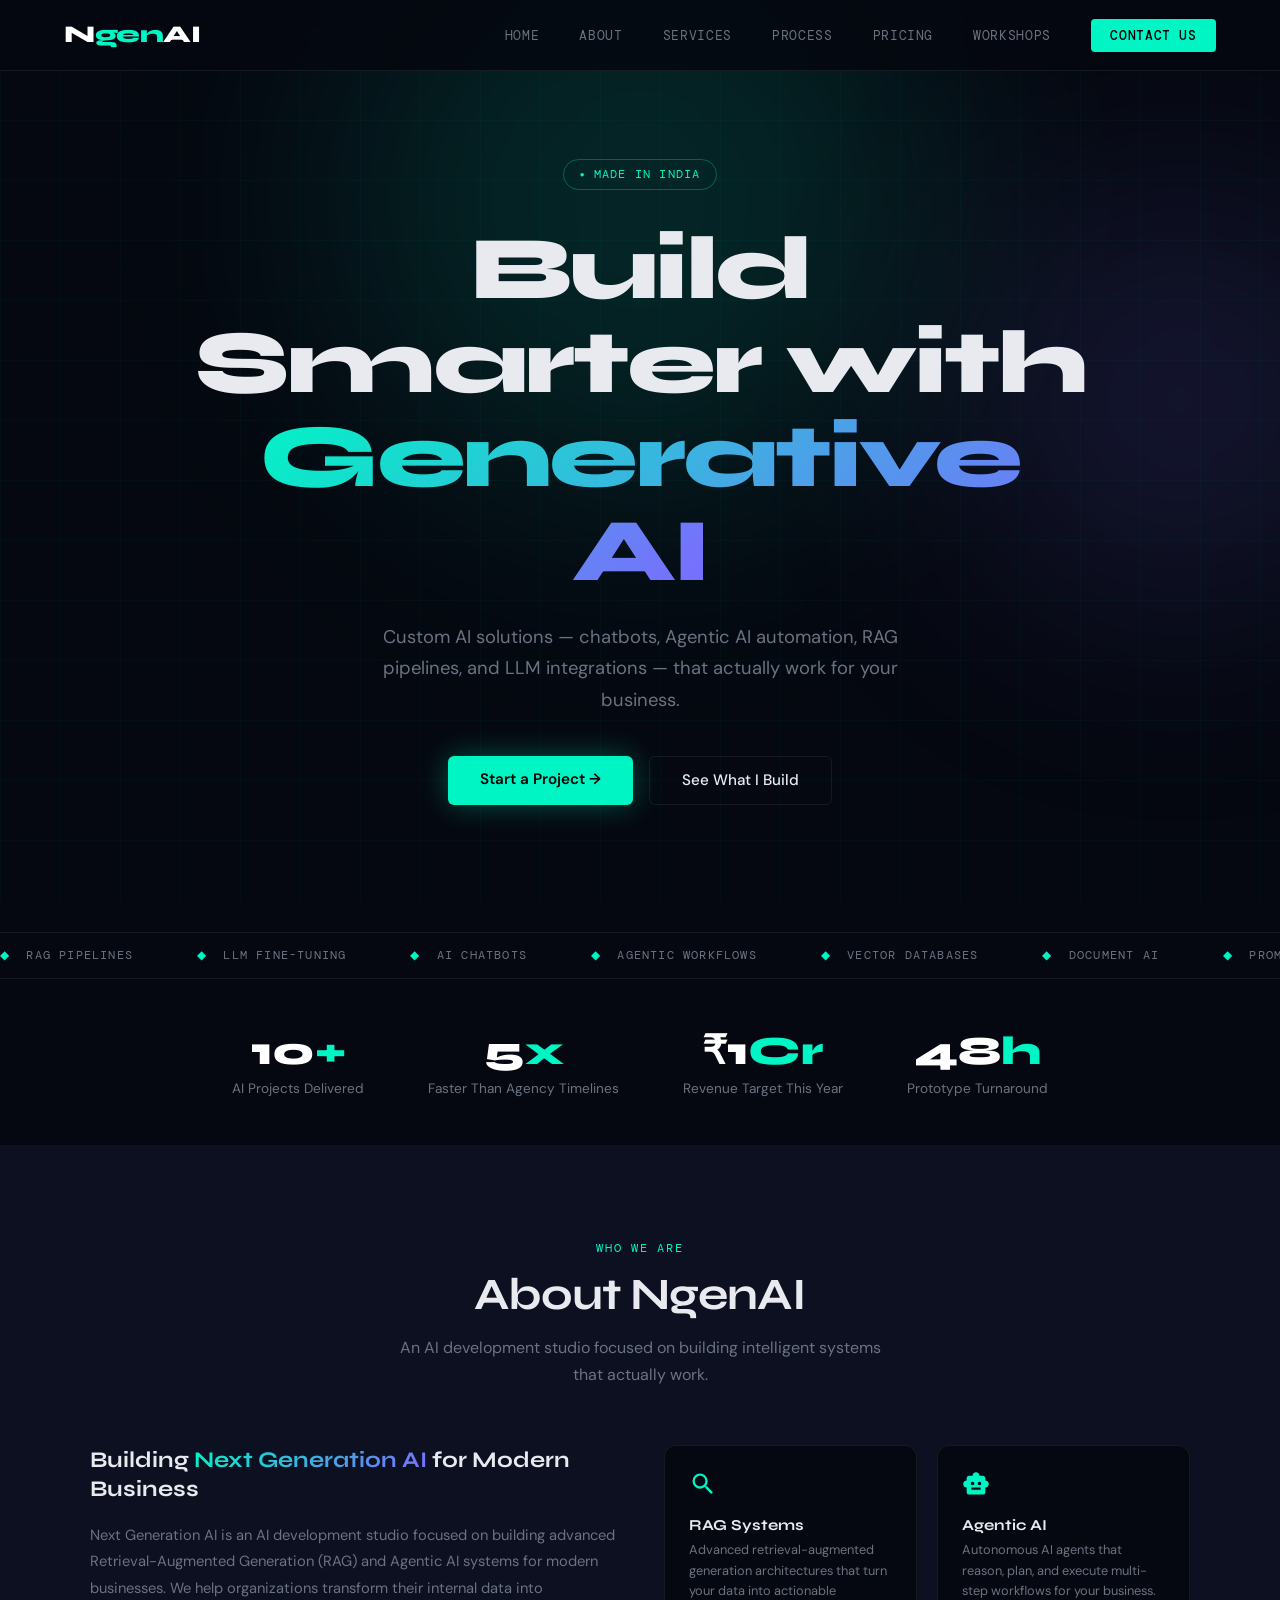
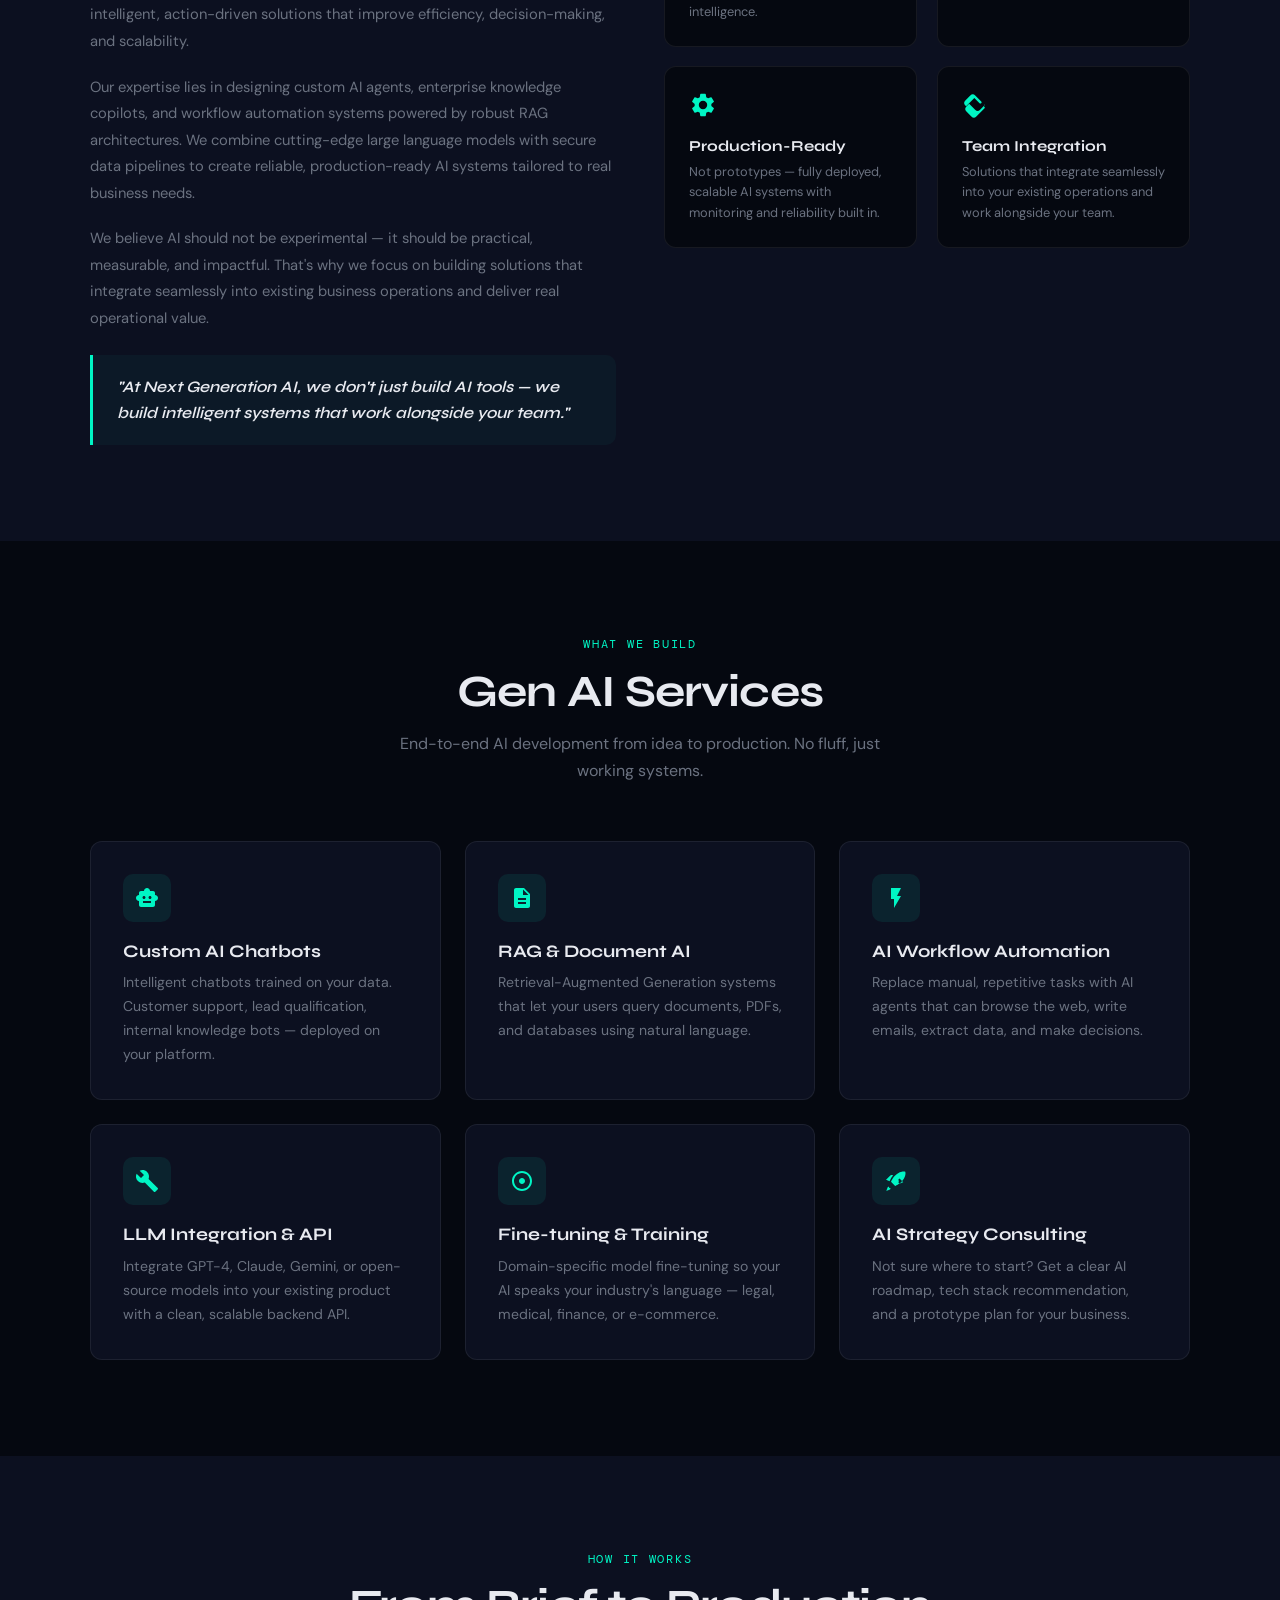
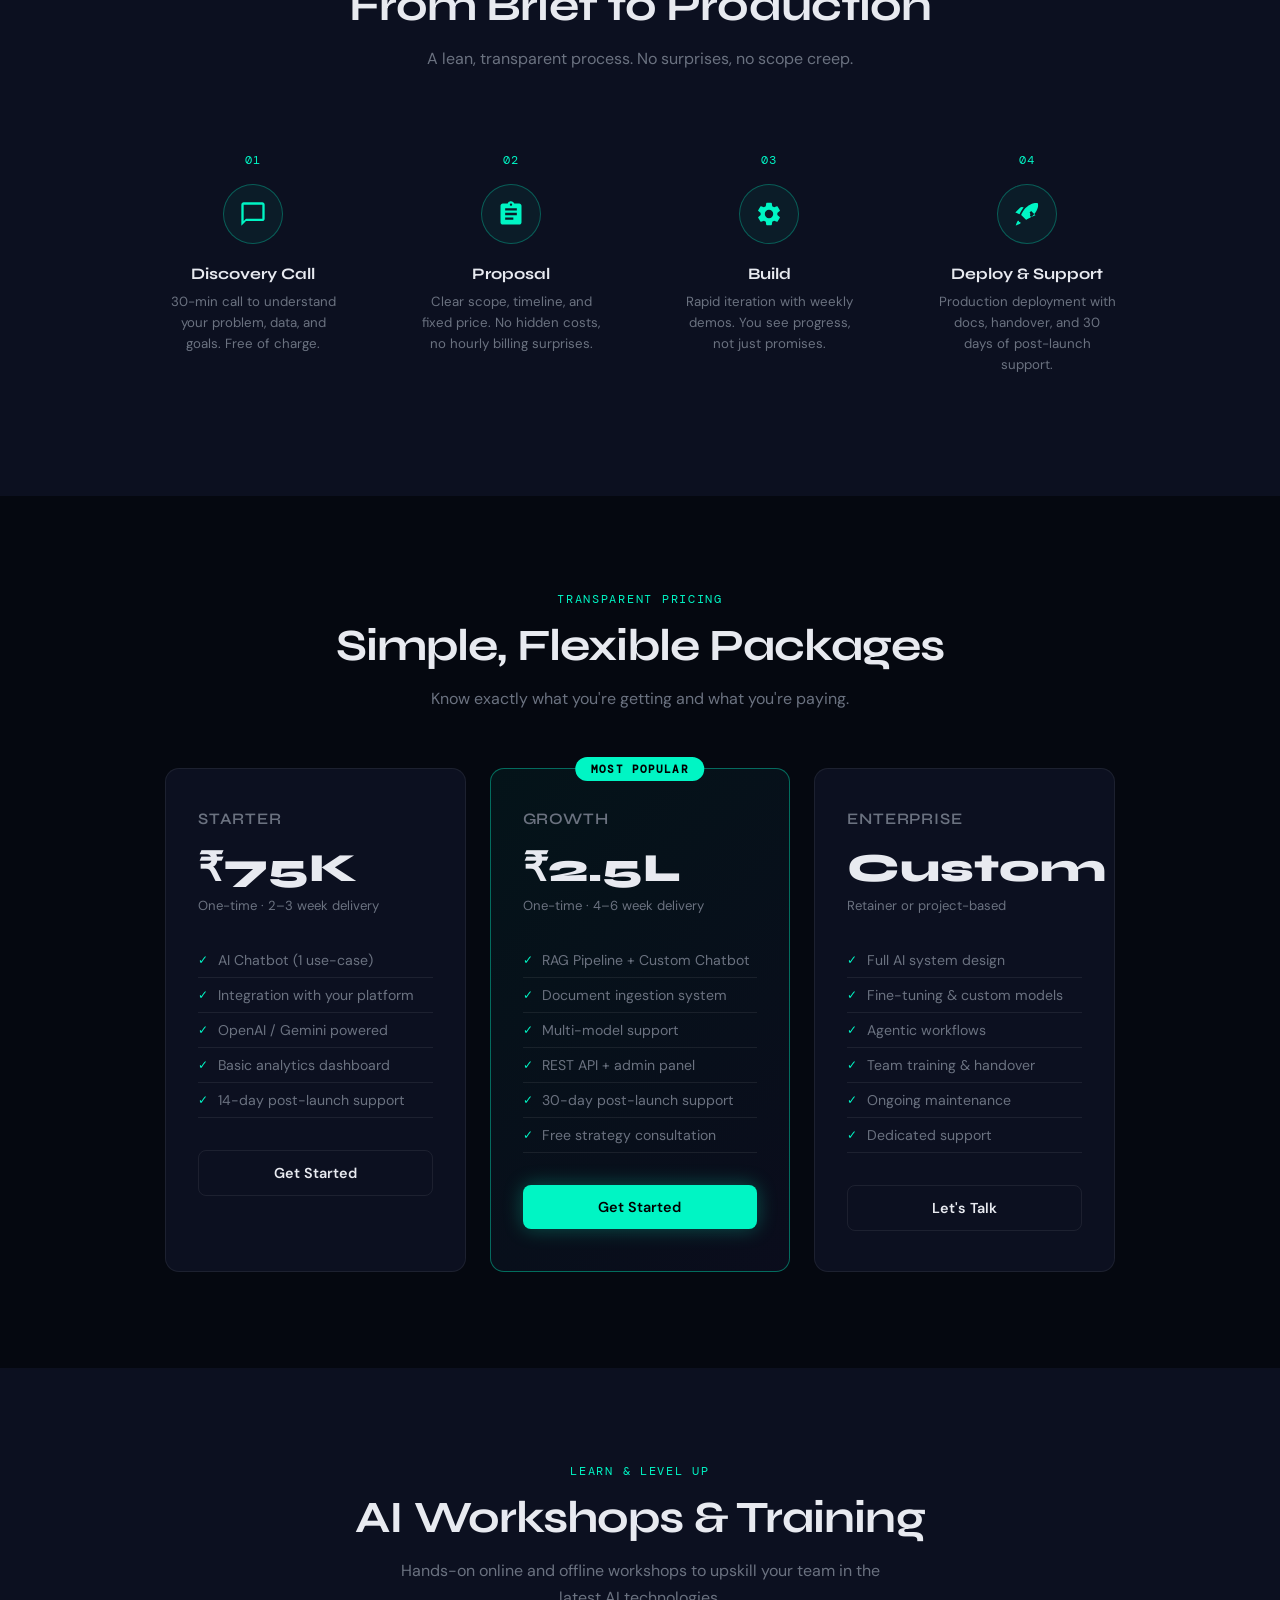
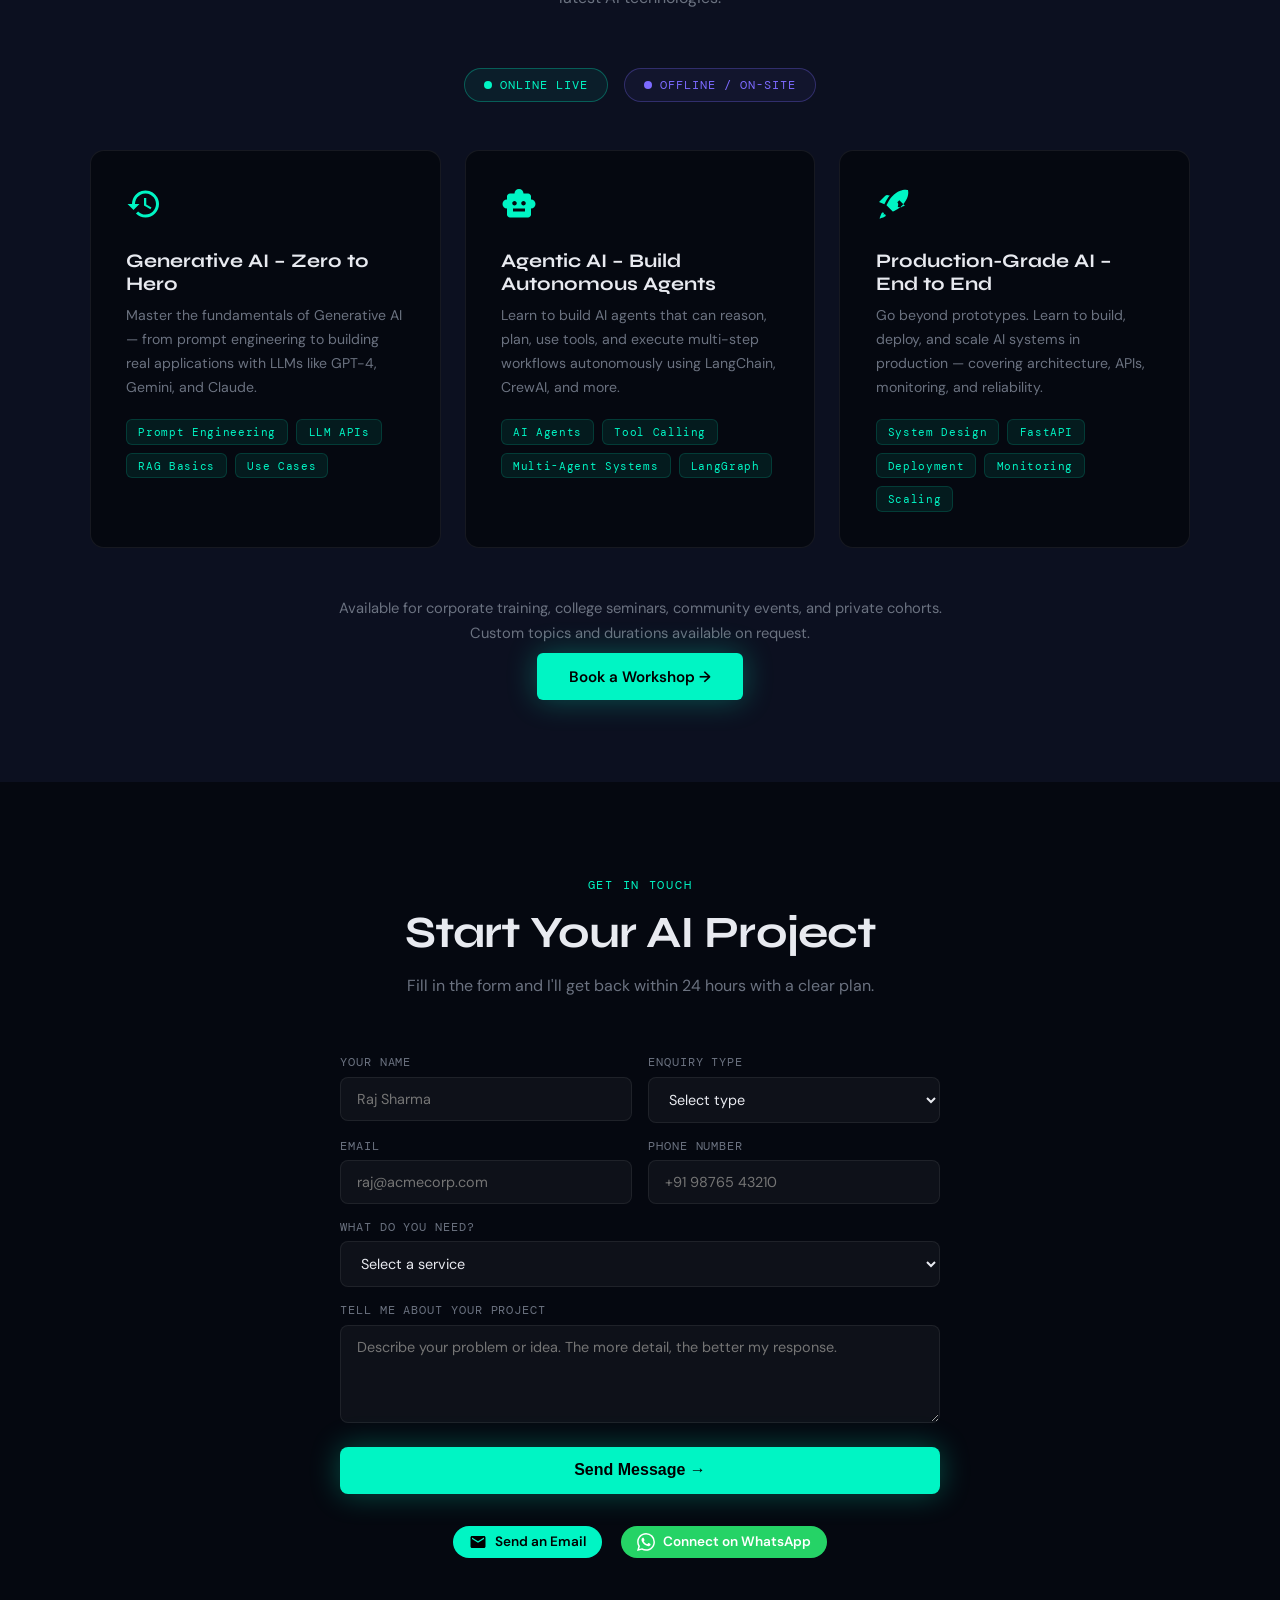
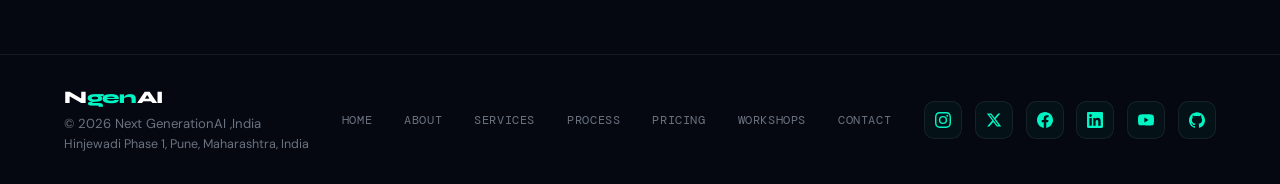
==== commit 82e195dc: "Update index.html" ====
--- a/index.html
+++ b/index.html
@@ -1863,12 +1863,13 @@
       <div
         style="margin-top:2rem; display:flex; flex-wrap:wrap; justify-content:center; align-items:center; gap:1.2rem;">
         <a href="mailto:nextgenerationai@ngenai.in"
-          style="color:var(--accent); text-decoration:none; font-size:0.85rem; display:flex; align-items:center; gap:0.4rem;">
-          <svg viewBox="0 0 24 24" width="16" height="16" fill="var(--accent)">
+          style="display:inline-flex; align-items:center; gap:0.5rem; background:var(--accent); color:#000; text-decoration:none; font-size:0.85rem; font-weight:600; padding:0.45rem 1rem; border-radius:999px; transition:opacity 0.2s;"
+          onmouseover="this.style.opacity='0.85'" onmouseout="this.style.opacity='1'">
+          <svg viewBox="0 0 24 24" width="18" height="18" fill="#000">
             <path
               d="M20 4H4c-1.1 0-2 .9-2 2v12c0 1.1.9 2 2 2h16c1.1 0 2-.9 2-2V6c0-1.1-.9-2-2-2zm0 4-8 5-8-5V6l8 5 8-5v2z" />
           </svg>
-          nextgenerationai@ngenai.in
+          Send an Email
         </a>
         <a href="https://wa.me/917387676043" target="_blank" rel="noopener"
           style="display:inline-flex; align-items:center; gap:0.5rem; background:#25D366; color:#fff; text-decoration:none; font-size:0.85rem; font-weight:600; padding:0.45rem 1rem; border-radius:999px; transition:opacity 0.2s;"
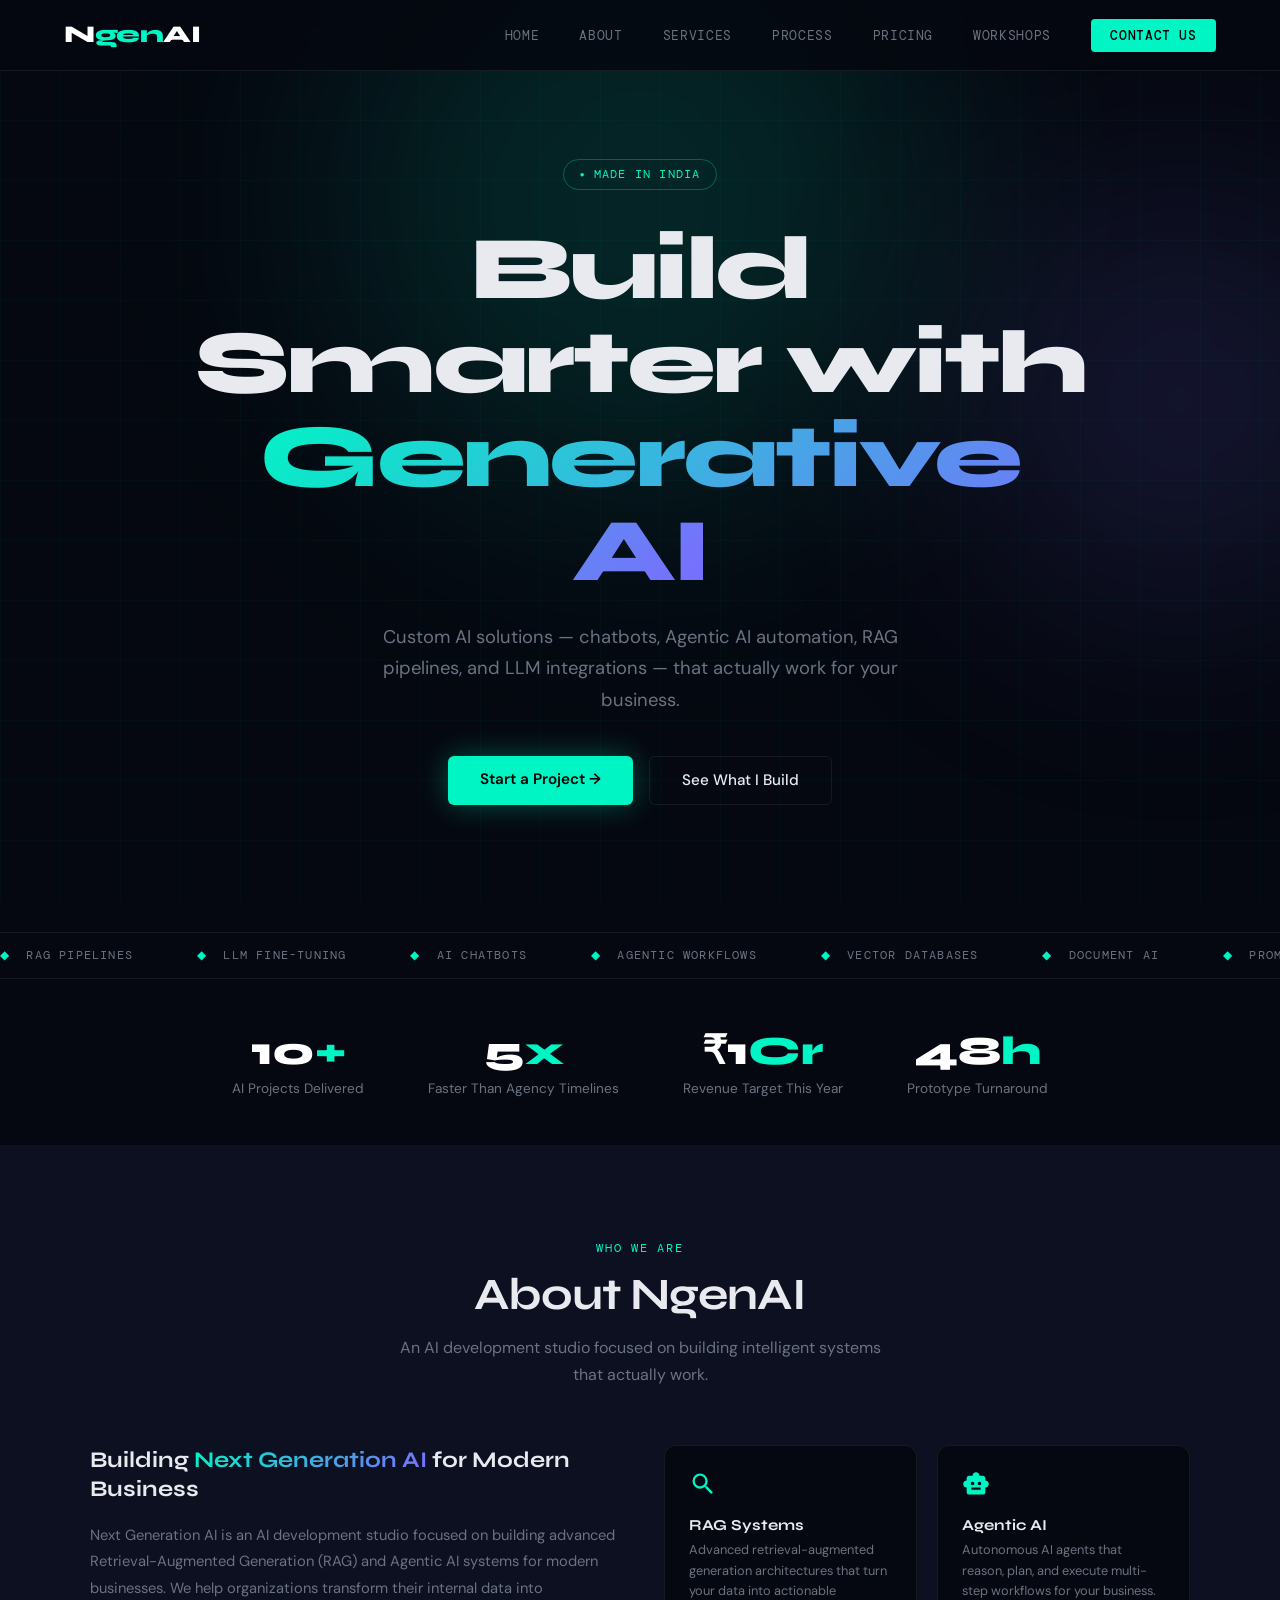
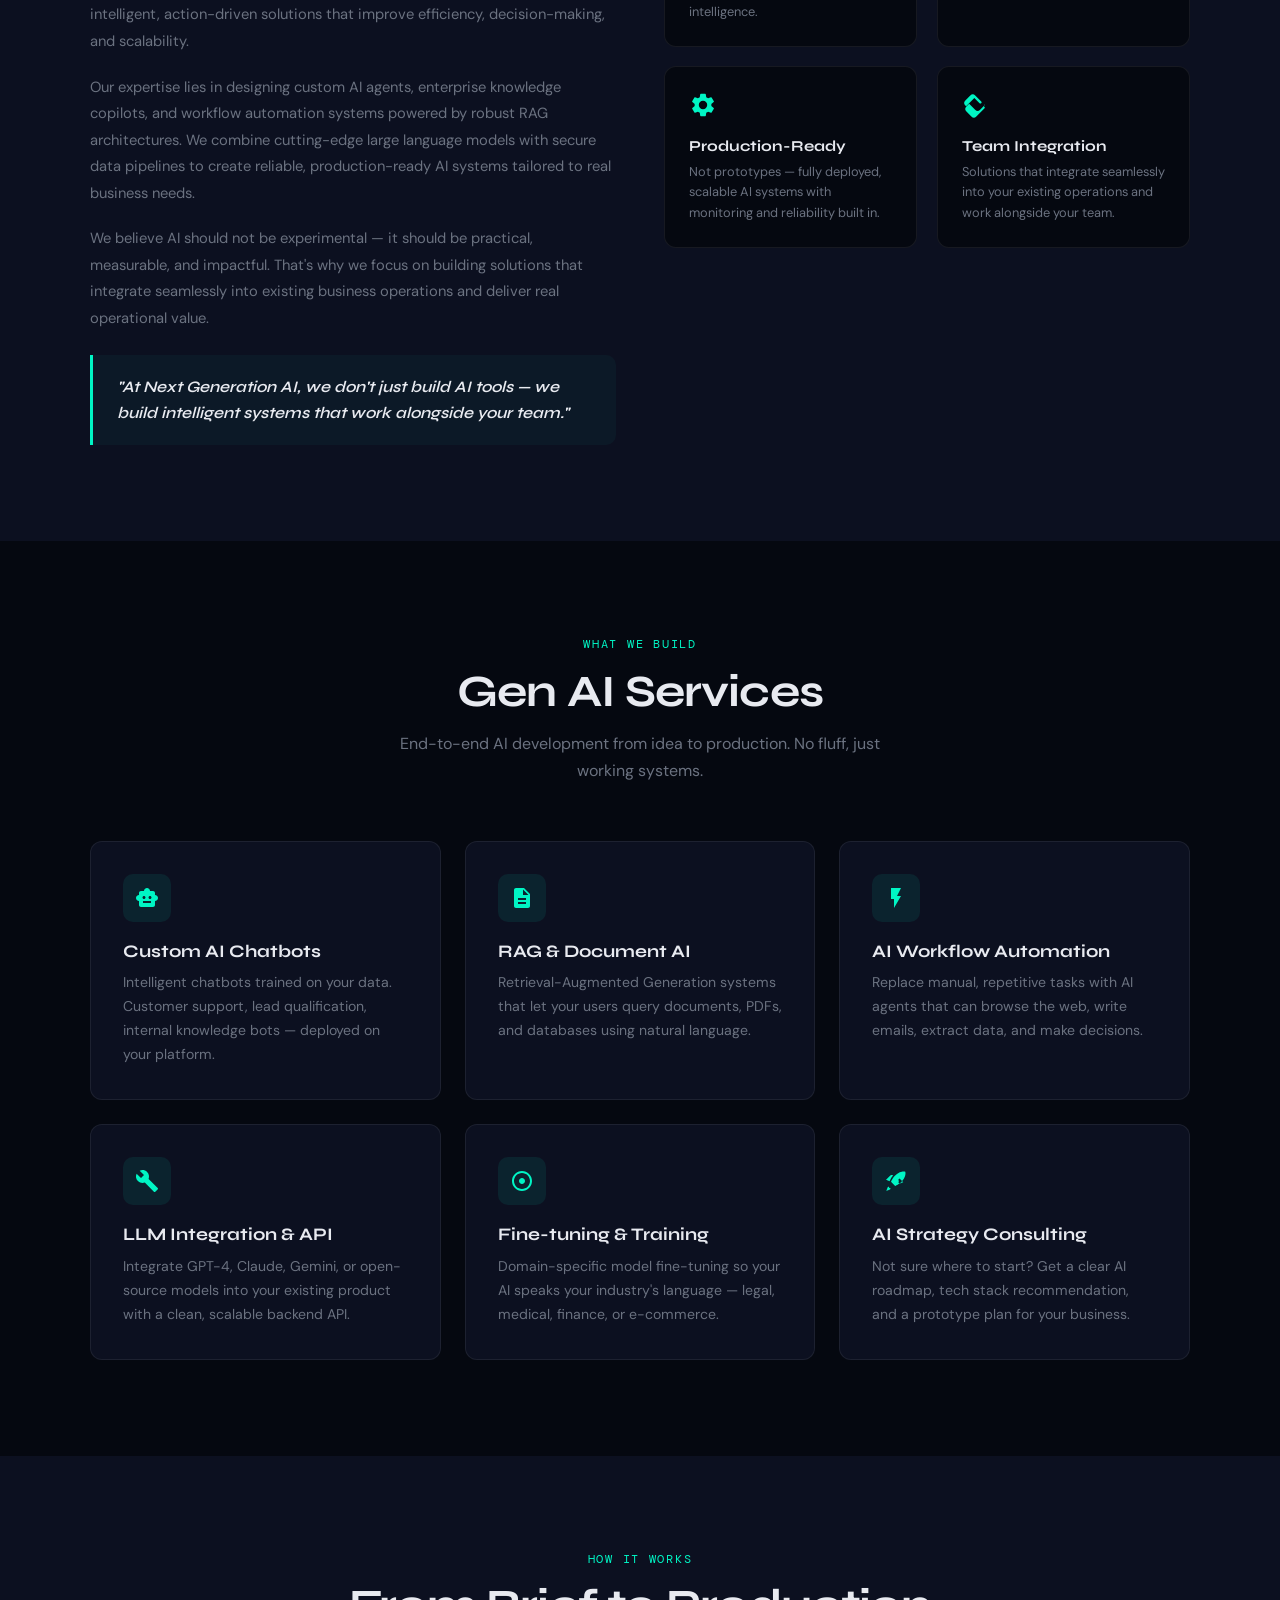
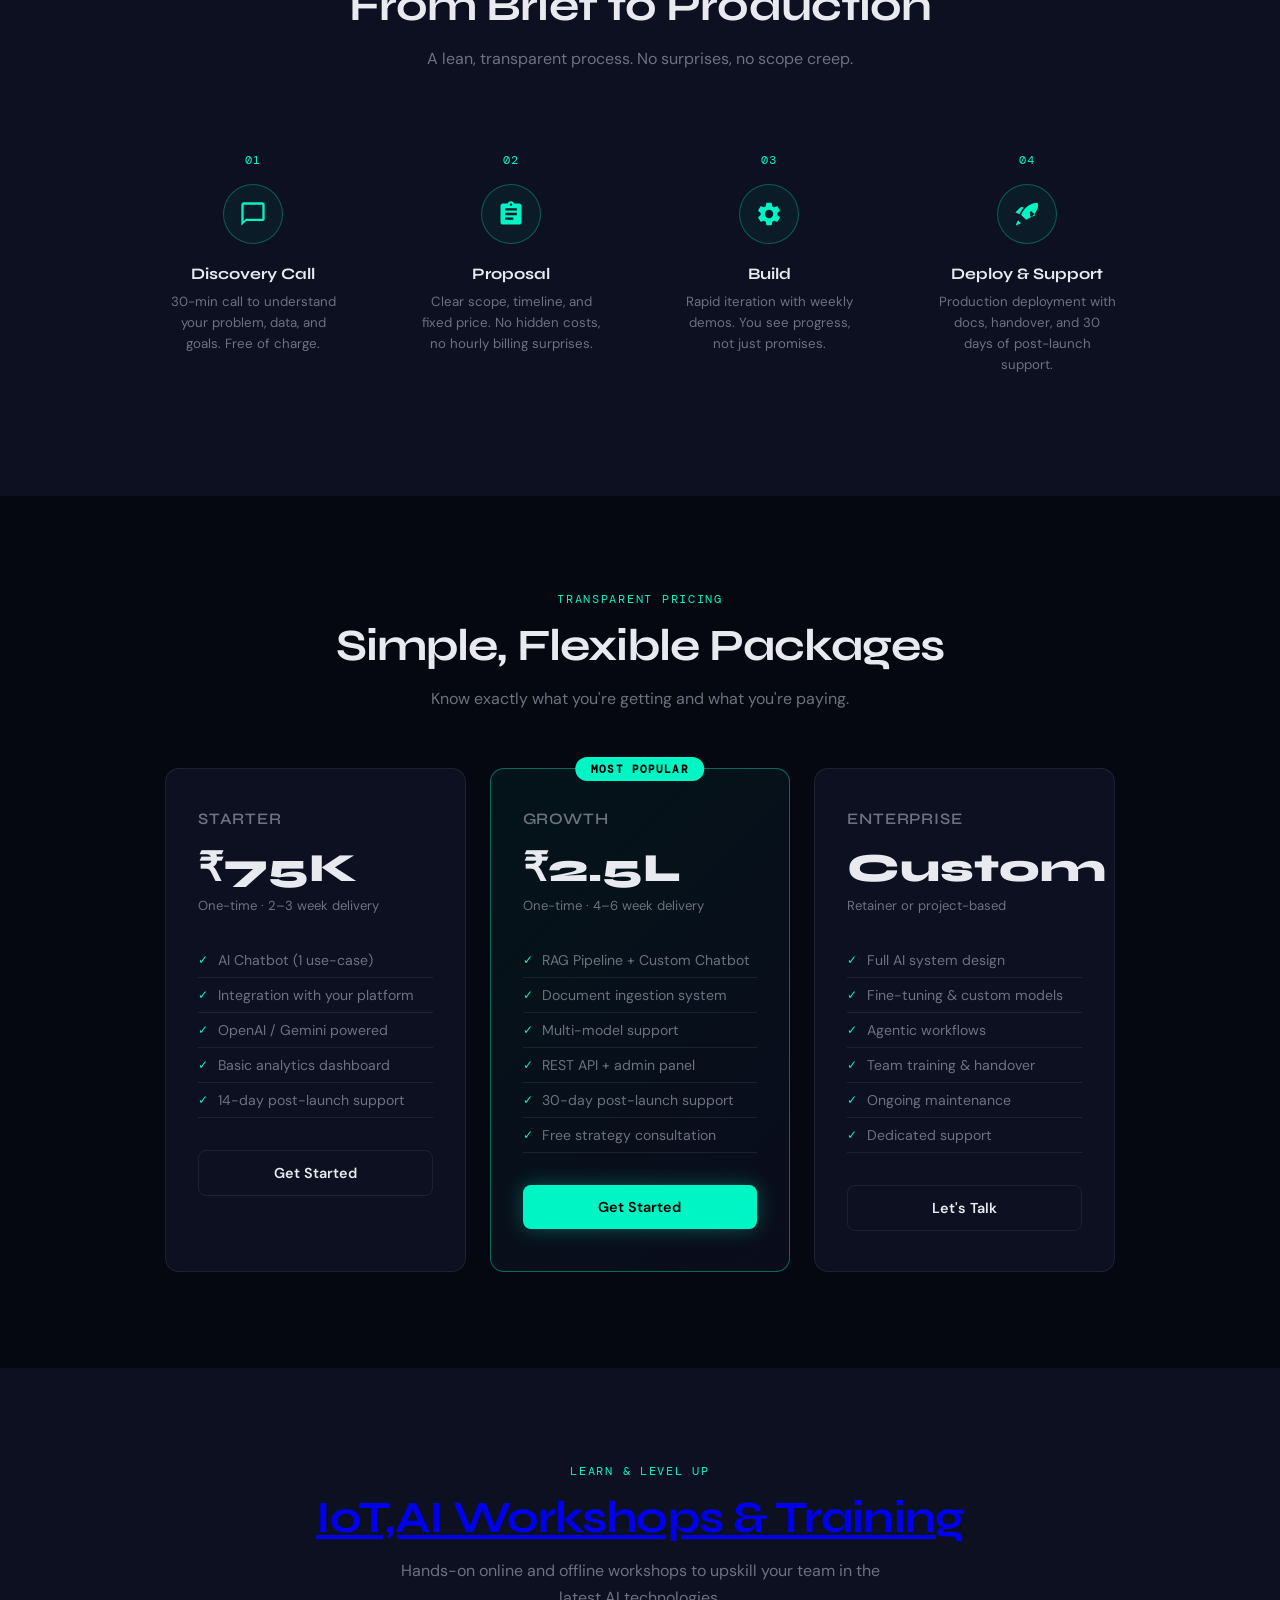
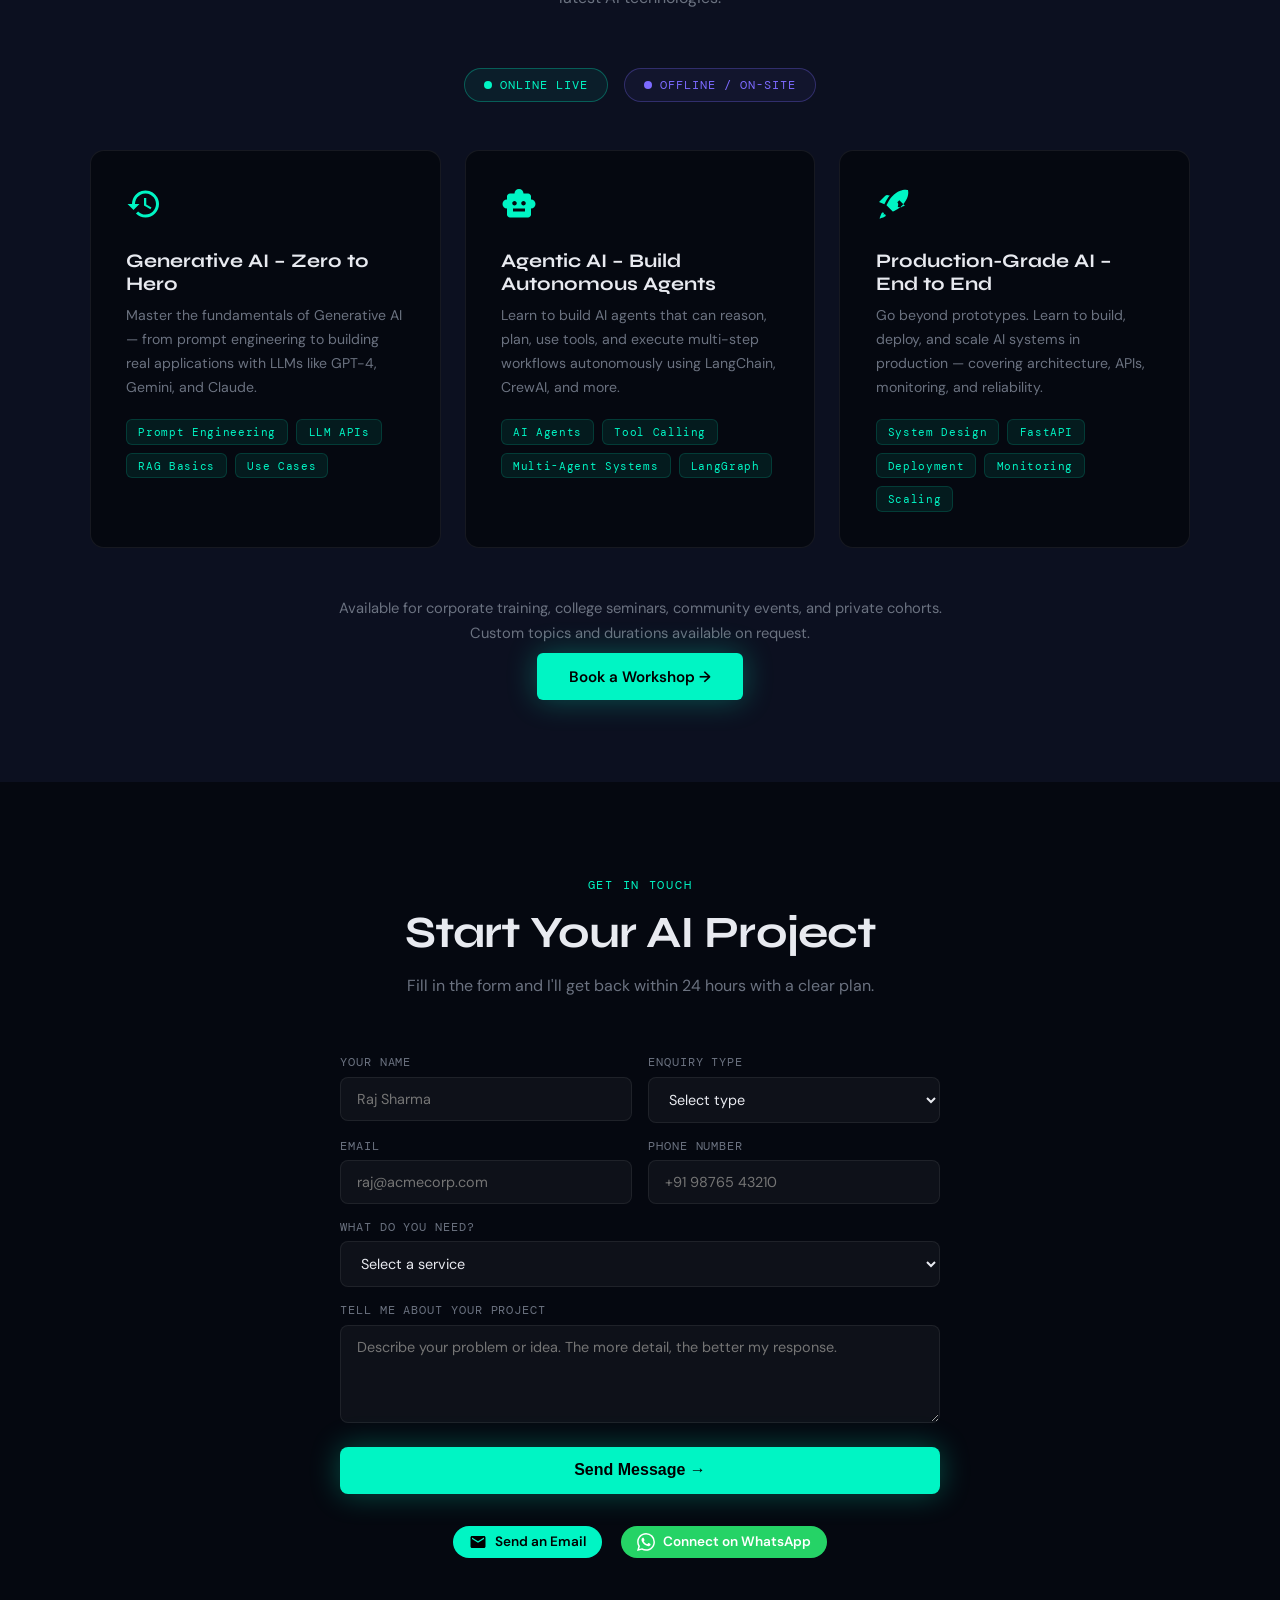
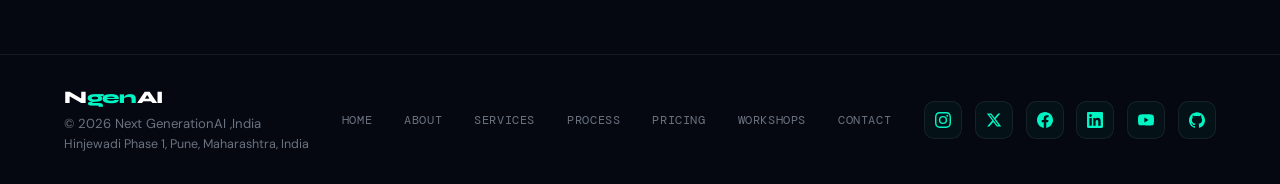
==== commit 853da05f: "Update index.html" ====
--- a/index.html
+++ b/index.html
@@ -1729,7 +1729,7 @@
     <div class="workshops-content">
       <div class="section-header reveal">
         <div class="section-tag">Learn & Level Up</div>
-        <h2>AI Workshops & Training</h2>
+        <h2><a href="https://docs.google.com/document/d/1nNoWt0J_7JeY7bBUjcR_9I7bIiA4Im37BGJGdAZWWwo/edit?usp=sharing">IoT,AI Workshops & Training</a></h2>
         <p>Hands-on online and offline workshops to upskill your team in the latest AI technologies.</p>
       </div>
 
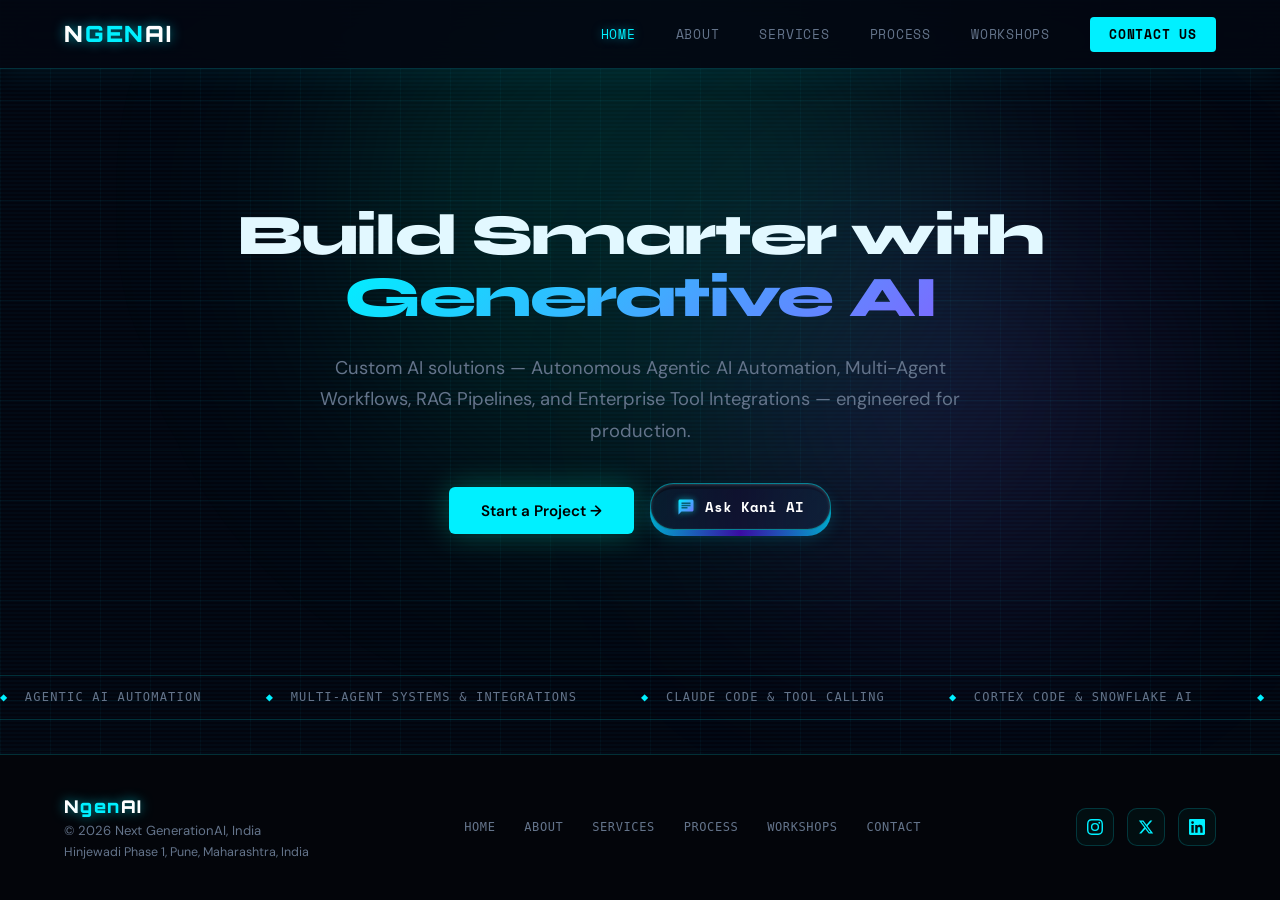
==== commit f6e825c1: "Restructure repository: Move multipage website files to root and update sync scripts" ====
--- a/index.html
+++ b/index.html
@@ -4,8 +4,9 @@
 <head>
   <meta charset="UTF-8">
   <meta name="viewport" content="width=device-width, initial-scale=1.0">
-  <title>NgenAI – Generative AI Solutions</title>
-
+  <title>NgenAI – Generative AI Solutions | RAG Pipelines & AI Chatbots</title>
+  <meta name="description" content="NgenAI builds custom AI solutions — RAG pipelines, AI chatbots, Agentic automation & LLM integrations. Live in 4–6 weeks. Based in Pune, India.">
+  <link rel="stylesheet" href="styles.css">
   <!-- Google Analytics -->
   <script async src="https://www.googletagmanager.com/gtag/js?id=G-XBX1PGX7KX"></script>
   <script>
@@ -14,1951 +15,171 @@
     gtag('js', new Date());
     gtag('config', 'G-XBX1PGX7KX');
   </script>
-  <link
-    href="https://fonts.googleapis.com/css2?family=Syne:wght@400;600;700;800&family=DM+Mono:wght@300;400;500&family=DM+Sans:wght@300;400;500&display=swap"
-    rel="stylesheet">
-  <style>
-    :root {
-      --bg: #050810;
-      --surface: #0c1020;
-      --accent: #00f5c4;
-      --accent2: #7c6aff;
-      --text: #e8eaf0;
-      --muted: #6b7280;
-      --border: rgba(255, 255, 255, 0.07);
-    }
-
-    *,
-    *::before,
-    *::after {
-      box-sizing: border-box;
-      margin: 0;
-      padding: 0;
-    }
-
-    html {
-      scroll-behavior: smooth;
-      overflow-x: hidden;
-    }
-
-    body {
-      background: var(--bg);
-      color: var(--text);
-      font-family: 'DM Sans', sans-serif;
-      overflow-x: hidden;
-      max-width: 100vw;
-    }
-
-    /* ── GRID BACKGROUND ── */
-    body::before {
-      content: '';
-      position: fixed;
-      inset: 0;
-      background-image:
-        linear-gradient(rgba(0, 245, 196, 0.03) 1px, transparent 1px),
-        linear-gradient(90deg, rgba(0, 245, 196, 0.03) 1px, transparent 1px);
-      background-size: 60px 60px;
-      pointer-events: none;
-      z-index: 0;
-    }
-
-    /* ── NAV ── */
-    nav {
-      position: fixed;
-      top: 0;
-      left: 0;
-      right: 0;
-      z-index: 1000;
-      display: flex;
-      align-items: center;
-      justify-content: space-between;
-      padding: 1.2rem 4rem;
-      background: rgba(5, 8, 16, 0.85);
-      backdrop-filter: blur(16px);
-      border-bottom: 1px solid var(--border);
-    }
-
-    .logo {
-      font-family: 'Syne', sans-serif;
-      font-weight: 800;
-      font-size: 1.5rem;
-      letter-spacing: -0.02em;
-      color: #fff;
-      line-height: 1.3;
-      overflow: visible;
-    }
-
-    .logo span {
-      color: var(--accent);
-    }
-
-    nav ul {
-      display: flex;
-      gap: 2.5rem;
-      list-style: none;
-    }
-
-    nav a {
-      font-family: 'DM Mono', monospace;
-      font-size: 0.82rem;
-      color: var(--muted);
-      text-decoration: none;
-      letter-spacing: 0.05em;
-      text-transform: uppercase;
-      transition: color .2s;
-    }
-
-    nav a:hover {
-      color: var(--accent);
-    }
-
-    .nav-cta {
-      background: var(--accent);
-      color: #000 !important;
-      padding: 0.5rem 1.2rem;
-      border-radius: 4px;
-      font-weight: 500;
-      transition: opacity .2s !important;
-    }
-
-    .nav-cta:hover {
-      opacity: 0.85;
-      color: #000 !important;
-    }
-
-    /* ── HERO ── */
-    #hero {
-      position: relative;
-      min-height: 100vh;
-      display: flex;
-      flex-direction: column;
-      align-items: center;
-      justify-content: center;
-      text-align: center;
-      padding: 8rem 2rem 4rem;
-      z-index: 1;
-    }
-
-    .glow-orb {
-      position: absolute;
-      border-radius: 50%;
-      filter: blur(120px);
-      pointer-events: none;
-    }
-
-    .orb1 {
-      width: 600px;
-      height: 600px;
-      background: rgba(0, 245, 196, 0.12);
-      top: -100px;
-      left: 50%;
-      transform: translateX(-50%);
-    }
-
-    .orb2 {
-      width: 400px;
-      height: 400px;
-      background: rgba(124, 106, 255, 0.15);
-      top: 200px;
-      right: -100px;
-    }
-
-    .badge {
-      display: inline-flex;
-      align-items: center;
-      gap: 0.5rem;
-      font-family: 'DM Mono', monospace;
-      font-size: 0.75rem;
-      letter-spacing: 0.1em;
-      text-transform: uppercase;
-      color: var(--accent);
-      border: 1px solid rgba(0, 245, 196, 0.3);
-      padding: 0.4rem 1rem;
-      border-radius: 100px;
-      margin-bottom: 2rem;
-      animation: fadeUp 0.6s ease both;
-    }
-
-    .badge::before {
-      content: '●';
-      font-size: 0.5rem;
-      animation: pulse 2s infinite;
-    }
-
-    @keyframes pulse {
-
-      0%,
-      100% {
-        opacity: 1
-      }
-
-      50% {
-        opacity: 0.3
-      }
-    }
-
-    h1 {
-      font-family: 'Syne', sans-serif;
-      font-weight: 800;
-      font-size: clamp(2.8rem, 7vw, 6rem);
-      line-height: 1.05;
-      letter-spacing: -0.03em;
-      max-width: 900px;
-      animation: fadeUp 0.6s 0.1s ease both;
-    }
-
-    h1 .highlight {
-      background: linear-gradient(135deg, var(--accent), var(--accent2));
-      -webkit-background-clip: text;
-      -webkit-text-fill-color: transparent;
-      background-clip: text;
-    }
-
-    .hero-sub {
-      margin-top: 1.5rem;
-      font-size: 1.15rem;
-      color: var(--muted);
-      max-width: 560px;
-      line-height: 1.7;
-      animation: fadeUp 0.6s 0.2s ease both;
-    }
-
-    .hero-actions {
-      display: flex;
-      gap: 1rem;
-      margin-top: 2.5rem;
-      animation: fadeUp 0.6s 0.3s ease both;
-      flex-wrap: wrap;
-      justify-content: center;
-    }
-
-    .btn-primary {
-      background: var(--accent);
-      color: #000;
-      padding: 0.85rem 2rem;
-      border-radius: 6px;
-      font-weight: 600;
-      font-size: 0.95rem;
-      text-decoration: none;
-      transition: transform .2s, box-shadow .2s;
-      box-shadow: 0 0 30px rgba(0, 245, 196, 0.3);
-    }
-
-    .btn-primary:hover {
-      transform: translateY(-2px);
-      box-shadow: 0 0 50px rgba(0, 245, 196, 0.5);
-    }
-
-    .btn-secondary {
-      background: transparent;
-      color: var(--text);
-      padding: 0.85rem 2rem;
-      border-radius: 6px;
-      font-weight: 500;
-      font-size: 0.95rem;
-      text-decoration: none;
-      border: 1px solid var(--border);
-      transition: border-color .2s, transform .2s;
-    }
-
-    .btn-secondary:hover {
-      border-color: rgba(255, 255, 255, 0.3);
-      transform: translateY(-2px);
-    }
-
-    /* ── TICKER ── */
-    .ticker-wrap {
-      width: 100%;
-      overflow: hidden;
-      border-top: 1px solid var(--border);
-      border-bottom: 1px solid var(--border);
-      padding: 0.9rem 0;
-      margin: 2rem 0 0;
-      position: relative;
-      z-index: 1;
-    }
-
-    .ticker {
-      display: flex;
-      gap: 4rem;
-      animation: ticker 25s linear infinite;
-      white-space: nowrap;
-      width: max-content;
-    }
-
-    .ticker span {
-      font-family: 'DM Mono', monospace;
-      font-size: 0.75rem;
-      letter-spacing: 0.1em;
-      text-transform: uppercase;
-      color: var(--muted);
-    }
-
-    .ticker span b {
-      color: var(--accent);
-      font-weight: 400;
-      margin-right: 0.5rem;
-    }
-
-    @keyframes ticker {
-      from {
-        transform: translateX(0)
-      }
-
-      to {
-        transform: translateX(-50%)
-      }
-    }
-
-    /* ── STATS ── */
-    .stats {
-      display: flex;
-      justify-content: center;
-      gap: 4rem;
-      padding: 3rem 2rem;
-      position: relative;
-      z-index: 1;
-      flex-wrap: wrap;
-    }
-
-    .stat {
-      text-align: center;
-    }
-
-    .stat-num {
-      font-family: 'Syne', sans-serif;
-      font-size: 2.5rem;
-      font-weight: 800;
-      color: #fff;
-    }
-
-    .stat-num span {
-      color: var(--accent);
-    }
-
-    .stat-label {
-      font-size: 0.85rem;
-      color: var(--muted);
-      margin-top: 0.3rem;
-    }
-
-    /* ── ABOUT ── */
-    #about {
-      padding: 6rem 4rem;
-      background: var(--surface);
-    }
-
-    .about-content {
-      max-width: 1100px;
-      margin: 0 auto;
-    }
-
-    .about-grid {
-      display: grid;
-      grid-template-columns: 1fr 1fr;
-      gap: 3rem;
-      align-items: start;
-    }
-
-    .about-text h3 {
-      font-family: 'Syne', sans-serif;
-      font-size: 1.4rem;
-      font-weight: 700;
-      margin-bottom: 1.2rem;
-      line-height: 1.3;
-    }
-
-    .about-text h3 span {
-      background: linear-gradient(135deg, var(--accent), var(--accent2));
-      -webkit-background-clip: text;
-      -webkit-text-fill-color: transparent;
-      background-clip: text;
-    }
-
-    .about-text p {
-      font-size: 0.92rem;
-      color: var(--muted);
-      line-height: 1.8;
-      margin-bottom: 1.2rem;
-    }
-
-    .about-quote {
-      margin-top: 1.5rem;
-      padding: 1.2rem 1.5rem;
-      border-left: 3px solid var(--accent);
-      background: rgba(0, 245, 196, 0.04);
-      border-radius: 0 10px 10px 0;
-    }
-
-    .about-quote p {
-      font-family: 'Syne', sans-serif;
-      font-size: 1rem;
-      font-weight: 600;
-      color: var(--text);
-      font-style: italic;
-      line-height: 1.6;
-      margin-bottom: 0;
-    }
-
-    .about-highlights {
-      display: grid;
-      grid-template-columns: 1fr 1fr;
-      gap: 1.2rem;
-    }
-
-    .about-highlight {
-      background: var(--bg);
-      border: 1px solid var(--border);
-      border-radius: 12px;
-      padding: 1.5rem;
-      transition: border-color 0.3s, transform 0.3s;
-    }
-
-    .about-highlight:hover {
-      border-color: rgba(0, 245, 196, 0.2);
-      transform: translateY(-3px);
-    }
-
-    .about-highlight-icon {
-      font-size: 1.5rem;
-      margin-bottom: 0.7rem;
-    }
-
-    .about-highlight h4 {
-      font-family: 'Syne', sans-serif;
-      font-size: 0.95rem;
-      font-weight: 700;
-      margin-bottom: 0.4rem;
-    }
-
-    .about-highlight p {
-      font-size: 0.8rem;
-      color: var(--muted);
-      line-height: 1.6;
-    }
-
-    /* ── SECTIONS ── */
-    section {
-      position: relative;
-      z-index: 1;
-    }
-
-    .section-header {
-      text-align: center;
-      margin-bottom: 3.5rem;
-    }
-
-    .section-tag {
-      font-family: 'DM Mono', monospace;
-      font-size: 0.72rem;
-      letter-spacing: 0.15em;
-      text-transform: uppercase;
-      color: var(--accent);
-      margin-bottom: 0.8rem;
-    }
-
-    .section-header h2 {
-      font-family: 'Syne', sans-serif;
-      font-size: clamp(1.8rem, 4vw, 2.8rem);
-      font-weight: 700;
-      letter-spacing: -0.02em;
-    }
-
-    .section-header p {
-      color: var(--muted);
-      margin-top: 0.8rem;
-      max-width: 500px;
-      margin-inline: auto;
-      line-height: 1.7;
-    }
-
-    /* ── SERVICES ── */
-    #services {
-      padding: 6rem 4rem;
-    }
-
-    .services-grid {
-      display: grid;
-      grid-template-columns: repeat(auto-fit, minmax(280px, 1fr));
-      gap: 1.5rem;
-      max-width: 1100px;
-      margin: 0 auto;
-    }
-
-    .service-card {
-      background: var(--surface);
-      border: 1px solid var(--border);
-      border-radius: 12px;
-      padding: 2rem;
-      transition: border-color .3s, transform .3s;
-      position: relative;
-      overflow: hidden;
-    }
-
-    .service-card::before {
-      content: '';
-      position: absolute;
-      top: 0;
-      left: 0;
-      right: 0;
-      height: 2px;
-      background: linear-gradient(90deg, var(--accent), var(--accent2));
-      opacity: 0;
-      transition: opacity .3s;
-    }
-
-    .service-card:hover {
-      border-color: rgba(0, 245, 196, 0.2);
-      transform: translateY(-4px);
-    }
-
-    .service-card:hover::before {
-      opacity: 1;
-    }
-
-    .service-icon {
-      width: 48px;
-      height: 48px;
-      background: rgba(0, 245, 196, 0.08);
-      border-radius: 10px;
-      display: flex;
-      align-items: center;
-      justify-content: center;
-      font-size: 1.4rem;
-      margin-bottom: 1.2rem;
-    }
-
-    .service-icon svg,
-    .step-circle svg,
-    .workshop-emoji svg,
-    .about-highlight-icon svg {
-      width: 24px;
-      height: 24px;
-      fill: var(--accent);
-    }
-
-    .service-icon svg {
-      width: 24px;
-      height: 24px;
-    }
-
-    .step-circle svg {
-      width: 28px;
-      height: 28px;
-    }
-
-    .workshop-emoji svg {
-      width: 36px;
-      height: 36px;
-    }
-
-    .about-highlight-icon svg {
-      width: 28px;
-      height: 28px;
-    }
-
-    .service-card h3 {
-      font-family: 'Syne', sans-serif;
-      font-size: 1.1rem;
-      font-weight: 700;
-      margin-bottom: 0.6rem;
-    }
-
-    .service-card p {
-      font-size: 0.88rem;
-      color: var(--muted);
-      line-height: 1.7;
-    }
-
-    /* ── PROCESS ── */
-    #process {
-      padding: 6rem 4rem;
-      background: var(--surface);
-    }
-
-    .process-steps {
-      display: grid;
-      grid-template-columns: repeat(auto-fit, minmax(200px, 1fr));
-      gap: 2rem;
-      max-width: 1000px;
-      margin: 0 auto;
-      position: relative;
-    }
-
-    .step {
-      text-align: center;
-      padding: 1.5rem;
-    }
-
-    .step-num {
-      font-family: 'DM Mono', monospace;
-      font-size: 0.75rem;
-      color: var(--accent);
-      letter-spacing: 0.1em;
-      margin-bottom: 1rem;
-    }
-
-    .step-circle {
-      width: 60px;
-      height: 60px;
-      border-radius: 50%;
-      border: 1px solid rgba(0, 245, 196, 0.3);
-      display: flex;
-      align-items: center;
-      justify-content: center;
-      font-size: 1.5rem;
-      margin: 0 auto 1.2rem;
-      background: rgba(0, 245, 196, 0.05);
-    }
-
-    .step h3 {
-      font-family: 'Syne', sans-serif;
-      font-size: 1rem;
-      font-weight: 700;
-      margin-bottom: 0.5rem;
-    }
-
-    .step p {
-      font-size: 0.83rem;
-      color: var(--muted);
-      line-height: 1.6;
-    }
-
-    /* ── PRICING ── */
-    #pricing {
-      padding: 6rem 4rem;
-    }
-
-    .pricing-grid {
-      display: grid;
-      grid-template-columns: repeat(auto-fit, minmax(280px, 1fr));
-      gap: 1.5rem;
-      max-width: 950px;
-      margin: 0 auto;
-    }
-
-    .pricing-card {
-      background: var(--surface);
-      border: 1px solid var(--border);
-      border-radius: 14px;
-      padding: 2.5rem 2rem;
-      position: relative;
-      transition: transform .3s;
-    }
-
-    .pricing-card:hover {
-      transform: translateY(-4px);
-    }
-
-    .pricing-card.featured {
-      border-color: rgba(0, 245, 196, 0.4);
-      background: linear-gradient(135deg, rgba(0, 245, 196, 0.05), rgba(124, 106, 255, 0.05));
-    }
-
-    .popular-badge {
-      position: absolute;
-      top: -12px;
-      left: 50%;
-      transform: translateX(-50%);
-      background: var(--accent);
-      color: #000;
-      font-size: 0.7rem;
-      font-weight: 700;
-      letter-spacing: 0.1em;
-      text-transform: uppercase;
-      padding: 0.3rem 1rem;
-      border-radius: 100px;
-      font-family: 'DM Mono', monospace;
-    }
-
-    .pricing-card h3 {
-      font-family: 'Syne', sans-serif;
-      font-size: 1rem;
-      font-weight: 600;
-      color: var(--muted);
-      margin-bottom: 1rem;
-      text-transform: uppercase;
-      letter-spacing: 0.05em;
-    }
-
-    .price {
-      font-family: 'Syne', sans-serif;
-      font-size: 2.5rem;
-      font-weight: 800;
-      margin-bottom: 0.3rem;
-    }
-
-    .price-sub {
-      font-size: 0.82rem;
-      color: var(--muted);
-      margin-bottom: 1.8rem;
-    }
-
-    .features-list {
-      list-style: none;
-      margin-bottom: 2rem;
-    }
-
-    .features-list li {
-      padding: 0.5rem 0;
-      font-size: 0.88rem;
-      color: var(--muted);
-      border-bottom: 1px solid var(--border);
-      display: flex;
-      align-items: center;
-      gap: 0.6rem;
-    }
-
-    .features-list li::before {
-      content: '✓';
-      color: var(--accent);
-      font-size: 0.75rem;
-    }
-
-    .btn-plan {
-      display: block;
-      width: 100%;
-      text-align: center;
-      padding: 0.8rem;
-      border-radius: 8px;
-      font-weight: 600;
-      font-size: 0.9rem;
-      text-decoration: none;
-      transition: .2s;
-    }
-
-    .btn-plan-outline {
-      border: 1px solid var(--border);
-      color: var(--text);
-    }
-
-    .btn-plan-outline:hover {
-      border-color: var(--accent);
-      color: var(--accent);
-    }
-
-    .btn-plan-filled {
-      background: var(--accent);
-      color: #000;
-      box-shadow: 0 0 20px rgba(0, 245, 196, 0.3);
-    }
-
-    .btn-plan-filled:hover {
-      opacity: 0.9;
-    }
-
-    /* ── WORKSHOPS ── */
-    #workshops {
-      padding: 6rem 4rem;
-      background: var(--surface);
-    }
-
-    .workshops-content {
-      max-width: 1100px;
-      margin: 0 auto;
-    }
-
-    .workshop-formats {
-      display: flex;
-      justify-content: center;
-      gap: 1rem;
-      margin-bottom: 3rem;
-    }
-
-    .format-badge {
-      display: inline-flex;
-      align-items: center;
-      gap: 0.5rem;
-      font-family: 'DM Mono', monospace;
-      font-size: 0.78rem;
-      letter-spacing: 0.08em;
-      text-transform: uppercase;
-      padding: 0.5rem 1.2rem;
-      border-radius: 100px;
-      border: 1px solid var(--border);
-      color: var(--muted);
-      transition: all 0.3s;
-    }
-
-    .format-badge.online {
-      border-color: rgba(0, 245, 196, 0.3);
-      color: var(--accent);
-      background: rgba(0, 245, 196, 0.06);
-    }
-
-    .format-badge.offline {
-      border-color: rgba(124, 106, 255, 0.3);
-      color: var(--accent2);
-      background: rgba(124, 106, 255, 0.06);
-    }
-
-    .format-badge .dot {
-      width: 8px;
-      height: 8px;
-      border-radius: 50%;
-      animation: pulse 2s infinite;
-    }
-
-    .format-badge.online .dot {
-      background: var(--accent);
-    }
-
-    .format-badge.offline .dot {
-      background: var(--accent2);
-    }
-
-    .workshops-grid {
-      display: grid;
-      grid-template-columns: repeat(auto-fit, minmax(300px, 1fr));
-      gap: 1.5rem;
-    }
-
-    .workshop-card {
-      background: var(--bg);
-      border: 1px solid var(--border);
-      border-radius: 14px;
-      padding: 2.2rem;
-      position: relative;
-      overflow: hidden;
-      transition: border-color 0.3s, transform 0.3s;
-    }
-
-    .workshop-card::after {
-      content: '';
-      position: absolute;
-      bottom: 0;
-      left: 0;
-      right: 0;
-      height: 3px;
-      background: linear-gradient(90deg, var(--accent), var(--accent2));
-      opacity: 0;
-      transition: opacity 0.3s;
-    }
-
-    .workshop-card:hover {
-      border-color: rgba(0, 245, 196, 0.2);
-      transform: translateY(-4px);
-    }
-
-    .workshop-card:hover::after {
-      opacity: 1;
-    }
-
-    .workshop-emoji {
-      font-size: 2.2rem;
-      margin-bottom: 1rem;
-    }
-
-    .workshop-card h3 {
-      font-family: 'Syne', sans-serif;
-      font-size: 1.2rem;
-      font-weight: 700;
-      margin-bottom: 0.6rem;
-    }
-
-    .workshop-card p {
-      font-size: 0.88rem;
-      color: var(--muted);
-      line-height: 1.7;
-      margin-bottom: 1.2rem;
-    }
-
-    .workshop-topics {
-      display: flex;
-      flex-wrap: wrap;
-      gap: 0.5rem;
-    }
-
-    .workshop-topic {
-      font-family: 'DM Mono', monospace;
-      font-size: 0.68rem;
-      letter-spacing: 0.06em;
-      padding: 0.3rem 0.7rem;
-      border-radius: 6px;
-      background: rgba(0, 245, 196, 0.08);
-      color: var(--accent);
-      border: 1px solid rgba(0, 245, 196, 0.15);
-    }
-
-    .workshop-cta {
-      text-align: center;
-      margin-top: 3rem;
-    }
-
-    .workshop-cta p {
-      color: var(--muted);
-      font-size: 0.92rem;
-      margin-bottom: 1.2rem;
-      line-height: 1.7;
-    }
-
-    /* ── CONTACT ── */
-    #contact {
-      padding: 6rem 4rem;
-    }
-
-    .contact-inner {
-      max-width: 600px;
-      margin: 0 auto;
-      text-align: center;
-    }
-
-    .contact-form {
-      display: flex;
-      flex-direction: column;
-      gap: 1rem;
-      margin-top: 2.5rem;
-      text-align: left;
-    }
-
-    .form-row {
-      display: grid;
-      grid-template-columns: 1fr 1fr;
-      gap: 1rem;
-    }
-
-    .form-group {
-      display: flex;
-      flex-direction: column;
-      gap: 0.4rem;
-    }
-
-    .form-group label {
-      font-family: 'DM Mono', monospace;
-      font-size: 0.72rem;
-      letter-spacing: 0.08em;
-      text-transform: uppercase;
-      color: var(--muted);
-    }
-
-    .form-group input,
-    .form-group select,
-    .form-group textarea {
-      background: rgba(255, 255, 255, 0.04);
-      border: 1px solid var(--border);
-      border-radius: 8px;
-      color: var(--text);
-      padding: 0.75rem 1rem;
-      font-size: 0.9rem;
-      font-family: inherit;
-      outline: none;
-      transition: border-color .2s;
-      resize: vertical;
-    }
-
-    .form-group input:focus,
-    .form-group select:focus,
-    .form-group textarea:focus {
-      border-color: rgba(0, 245, 196, 0.4);
-    }
-
-    .form-group select option {
-      background: #0c1020;
-    }
-
-    .btn-submit {
-      background: var(--accent);
-      color: #000;
-      padding: 0.9rem;
-      border: none;
-      border-radius: 8px;
-      font-weight: 700;
-      font-size: 1rem;
-      cursor: pointer;
-      transition: .2s;
-      box-shadow: 0 0 30px rgba(0, 245, 196, 0.3);
-      margin-top: 0.5rem;
-    }
-
-    .btn-submit:hover {
-      opacity: 0.88;
-      transform: translateY(-1px);
-    }
-
-    /* ── FOOTER ── */
-    footer {
-      padding: 2rem 4rem;
-      border-top: 1px solid var(--border);
-      display: flex;
-      justify-content: space-between;
-      align-items: center;
-      flex-wrap: wrap;
-      gap: 1rem;
-      position: relative;
-      z-index: 1;
-    }
-
-    footer p {
-      font-size: 0.82rem;
-      color: var(--muted);
-    }
-
-    .footer-links {
-      display: flex;
-      gap: 2rem;
-    }
-
-    .footer-links a {
-      font-family: 'DM Mono', monospace;
-      font-size: 0.75rem;
-      color: var(--muted);
-      text-decoration: none;
-      letter-spacing: 0.05em;
-      text-transform: uppercase;
-      transition: color .2s;
-    }
-
-    .footer-links a:hover {
-      color: var(--accent);
-    }
-
-    /* ── SOCIAL ICONS ── */
-    .social-icons {
-      display: flex;
-      gap: 0.8rem;
-      align-items: center;
-    }
-
-    .social-icon {
-      display: flex;
-      align-items: center;
-      justify-content: center;
-      width: 38px;
-      height: 38px;
-      border-radius: 10px;
-      border: 1px solid var(--border);
-      background: rgba(0, 245, 196, 0.04);
-      transition: border-color 0.3s, background 0.3s, transform 0.3s;
-    }
-
-    .social-icon:hover {
-      border-color: var(--accent);
-      background: rgba(0, 245, 196, 0.1);
-      transform: translateY(-3px);
-    }
-
-    .social-icon svg {
-      width: 16px;
-      height: 16px;
-      fill: var(--accent);
-      transition: fill 0.3s;
-    }
-
-    .social-icon:hover svg {
-      fill: #fff;
-    }
-
-    /* ── ANIMATIONS ── */
-    @keyframes fadeUp {
-      from {
-        opacity: 0;
-        transform: translateY(24px);
-      }
-
-      to {
-        opacity: 1;
-        transform: translateY(0);
-      }
-    }
-
-    .reveal {
-      opacity: 0;
-      transform: translateY(24px);
-      transition: opacity 0.6s ease, transform 0.6s ease;
-    }
-
-    .reveal.visible {
-      opacity: 1;
-      transform: translateY(0);
-    }
-
-    /* ── HAMBURGER MENU ── */
-    .hamburger {
-      display: none;
-      flex-direction: column;
-      gap: 5px;
-      cursor: pointer;
-      z-index: 1001;
-      background: none;
-      border: none;
-      padding: 4px;
-    }
-
-    .hamburger span {
-      width: 24px;
-      height: 2px;
-      background: var(--text);
-      border-radius: 2px;
-      transition: transform 0.3s, opacity 0.3s;
-    }
-
-    .hamburger.active span:nth-child(1) {
-      transform: rotate(45deg) translate(5px, 5px);
-    }
-
-    .hamburger.active span:nth-child(2) {
-      opacity: 0;
-    }
-
-    .hamburger.active span:nth-child(3) {
-      transform: rotate(-45deg) translate(5px, -5px);
-    }
-
-    /* ── RESPONSIVE ── */
-    @media (max-width: 768px) {
-
-      /* Nav */
-      nav {
-        padding: 1rem 1.5rem;
-      }
-
-      nav.nav-open {
-        position: fixed;
-        top: 0;
-        left: 0;
-        right: 0;
-        bottom: 0;
-        background: #050810;
-        backdrop-filter: none;
-        flex-direction: column;
-        justify-content: flex-start;
-        align-items: stretch;
-        z-index: 1000;
-      }
-
-      .hamburger {
-        display: flex;
-        position: absolute;
-        top: 1rem;
-        right: 1.5rem;
-      }
-
-      nav ul {
-        display: none;
-        flex-direction: column;
-        align-items: center;
-        justify-content: center;
-        gap: 2rem;
-        flex: 1;
-      }
-
-      nav ul.open {
-        display: flex;
-      }
-
-      nav ul a {
-        font-size: 1.1rem;
-        color: var(--text);
-      }
-
-      .nav-cta {
-        margin-top: 0.5rem;
-        padding: 0.7rem 2rem !important;
-        font-size: 1rem !important;
-      }
-
-      /* Hero */
-      #hero {
-        padding: 6rem 1.2rem 3rem;
-        min-height: auto;
-        width: 100%;
-        max-width: 100vw;
-      }
-
-      h1 {
-        font-size: clamp(2rem, 10vw, 3rem);
-      }
-
-      .hero-sub {
-        font-size: 1rem;
-        margin-top: 1rem;
-      }
-
-      .badge {
-        font-size: 0.65rem;
-        padding: 0.35rem 0.8rem;
-      }
-
-      .hero-actions {
-        flex-direction: column;
-        align-items: center;
-        gap: 0.75rem;
-      }
-
-      .btn-primary,
-      .btn-secondary {
-        width: 100%;
-        max-width: 280px;
-        text-align: center;
-      }
-
-      /* Glow orbs – shrink to prevent overflow */
-      .orb1 {
-        width: 300px;
-        height: 300px;
-      }
-
-      .orb2 {
-        width: 200px;
-        height: 200px;
-        right: -60px;
-      }
-
-      /* Ticker */
-      .ticker-wrap {
-        margin-top: 1.5rem;
-      }
-
-      /* Stats */
-      .stats {
-        gap: 1.5rem;
-        padding: 2rem 1.2rem;
-        display: grid;
-        grid-template-columns: 1fr 1fr;
-        max-width: 100vw;
-        width: 100%;
-      }
-
-      .stat-num {
-        font-size: 1.8rem;
-      }
-
-      .stat-label {
-        font-size: 0.75rem;
-      }
-
-      /* About */
-      .about-grid {
-        grid-template-columns: 1fr;
-        gap: 2rem;
-      }
-
-      .about-highlights {
-        grid-template-columns: 1fr 1fr;
-        gap: 0.8rem;
-      }
-
-      .about-highlight {
-        padding: 1.2rem;
-      }
-
-      /* Sections common */
-      #about,
-      #services,
-      #process,
-      #pricing,
-      #workshops,
-      #contact {
-        padding: 3.5rem 1.2rem;
-        width: 100%;
-        max-width: 100vw;
-      }
-
-      .section-header {
-        margin-bottom: 2rem;
-      }
-
-      .section-header h2 {
-        font-size: clamp(1.4rem, 6vw, 2rem);
-      }
-
-      .section-header p {
-        font-size: 0.88rem;
-      }
-
-      /* Services */
-      .services-grid {
-        grid-template-columns: 1fr;
-        gap: 1rem;
-        max-width: 100%;
-      }
-
-      .service-card {
-        padding: 1.5rem;
-      }
-
-      /* Process */
-      .process-steps {
-        grid-template-columns: 1fr;
-        gap: 1rem;
-      }
-
-      .step {
-        padding: 1rem;
-      }
-
-      .step-circle {
-        width: 50px;
-        height: 50px;
-        font-size: 1.2rem;
-      }
-
-      /* Pricing */
-      .pricing-grid {
-        grid-template-columns: 1fr;
-        gap: 1.2rem;
-      }
-
-      .pricing-card {
-        padding: 2rem 1.5rem;
-      }
-
-      .price {
-        font-size: 2rem;
-      }
-
-      /* Workshops */
-      .workshops-grid {
-        grid-template-columns: 1fr;
-        gap: 1rem;
-      }
-
-      .workshop-card {
-        padding: 1.5rem;
-      }
-
-      .workshop-formats {
-        flex-wrap: wrap;
-        justify-content: center;
-        gap: 0.8rem;
-        margin-bottom: 2rem;
-      }
-
-      .workshop-cta {
-        margin-top: 2rem;
-      }
-
-      /* Contact */
-      .contact-inner {
-        padding: 0;
-      }
-
-      .form-row {
-        grid-template-columns: 1fr;
-      }
-
-      .contact-form {
-        margin-top: 1.5rem;
-      }
-
-      /* Footer */
-      footer {
-        flex-direction: column;
-        text-align: center;
-        padding: 2rem 1.2rem;
-        gap: 1rem;
-        max-width: 100vw;
-        width: 100%;
-      }
-
-      .footer-links {
-        flex-wrap: wrap;
-        justify-content: center;
-        gap: 1.2rem;
-      }
-
-      .social-icons {
-        justify-content: center;
-      }
-    }
-
-    /* Small phones */
-    @media (max-width: 400px) {
-      nav {
-        padding: 0.8rem 1rem;
-      }
-
-      .logo {
-        font-size: 1.2rem;
-      }
-
-      #hero {
-        padding: 5rem 1rem 2.5rem;
-      }
-
-      h1 {
-        font-size: 1.8rem;
-      }
-
-      .stats {
-        grid-template-columns: 1fr 1fr;
-        gap: 1rem;
-      }
-
-      .stat-num {
-        font-size: 1.5rem;
-      }
-
-      #about,
-      #services,
-      #process,
-      #pricing,
-      #workshops,
-      #contact {
-        padding: 2.5rem 1rem;
-      }
-
-      .about-highlights {
-        grid-template-columns: 1fr;
-      }
-    }
-  </style>
 </head>
 
 <body>
 
   <!-- NAV -->
   <nav>
-    <div class="logo">N<span>gen</span>AI<span style="color:var(--accent2)"></div>
+    <a href="index.html" class="logo">N<span>gen</span>AI</a>
     <button class="hamburger" aria-label="Menu" onclick="toggleMenu()">
       <span></span><span></span><span></span>
     </button>
     <ul id="navMenu">
-      <li><a href="#hero" onclick="closeMenu()">Home</a></li>
-      <li><a href="#about" onclick="closeMenu()">About</a></li>
-      <li><a href="#services" onclick="closeMenu()">Services</a></li>
-      <li><a href="#process" onclick="closeMenu()">Process</a></li>
-      <li><a href="#pricing" onclick="closeMenu()">Pricing</a></li>
-      <li><a href="#workshops" onclick="closeMenu()">Workshops</a></li>
-      <li><a href="#contact" class="nav-cta" onclick="closeMenu()">Contact us</a></li>
+      <li><a href="index.html" class="active" onclick="closeMenu()">Home</a></li>
+      <li><a href="about.html" onclick="closeMenu()">About</a></li>
+      <li><a href="services.html" onclick="closeMenu()">Services</a></li>
+      <li><a href="process.html" onclick="closeMenu()">Process</a></li>
+      <li><a href="workshops.html" onclick="closeMenu()">Workshops</a></li>
+      <li><a href="contact.html" class="nav-cta" onclick="closeMenu()">Contact Us</a></li>
     </ul>
   </nav>
 
-  <!-- HERO -->
-  <section id="hero">
-    <div class="glow-orb orb1"></div>
-    <div class="glow-orb orb2"></div>
-
-    <div class="badge">Made in INDIA</div>
-
-    <h1>Build Smarter with<br><span class="highlight">Generative AI</span></h1>
-
-    <p class="hero-sub">Custom AI solutions — chatbots, Agentic AI automation, RAG pipelines, and LLM integrations —
-      that actually
-      work for your business.</p>
-
-    <div class="hero-actions">
-      <a href="#contact" class="btn-primary">Start a Project →</a>
-      <a href="#services" class="btn-secondary">See What I Build</a>
-    </div>
-  </section>
-
-  <!-- TICKER -->
-  <div class="ticker-wrap">
-    <div class="ticker">
-      <span><b>◆</b> RAG Pipelines</span>
-      <span><b>◆</b> LLM Fine-tuning</span>
-      <span><b>◆</b> AI Chatbots</span>
-      <span><b>◆</b> Agentic Workflows</span>
-      <span><b>◆</b> Vector Databases</span>
-      <span><b>◆</b> Document AI</span>
-      <span><b>◆</b> Prompt Engineering</span>
-      <span><b>◆</b> OpenAI · Anthropic · Gemini</span>
-      <span><b>◆</b> LangChain · LlamaIndex</span>
-      <span><b>◆</b> FastAPI · Python</span>
-      <!-- duplicate for infinite scroll -->
-      <span><b>◆</b> RAG Pipelines</span>
-      <span><b>◆</b> LLM Fine-tuning</span>
-      <span><b>◆</b> AI Chatbots</span>
-      <span><b>◆</b> Agentic Workflows</span>
-      <span><b>◆</b> Vector Databases</span>
-      <span><b>◆</b> Document AI</span>
-      <span><b>◆</b> Prompt Engineering</span>
-      <span><b>◆</b> OpenAI · Anthropic · Gemini</span>
-      <span><b>◆</b> LangChain · LlamaIndex</span>
-      <span><b>◆</b> FastAPI · Python</span>
-    </div>
-  </div>
-
-  <!-- STATS -->
-  <div class="stats">
-    <div class="stat reveal">
-      <div class="stat-num">10<span>+</span></div>
-      <div class="stat-label">AI Projects Delivered</div>
-    </div>
-    <div class="stat reveal">
-      <div class="stat-num">5<span>x</span></div>
-      <div class="stat-label">Faster Than Agency Timelines</div>
-    </div>
-    <div class="stat reveal">
-      <div class="stat-num">₹1<span>Cr</span></div>
-      <div class="stat-label">Revenue Target This Year</div>
-    </div>
-    <div class="stat reveal">
-      <div class="stat-num">48<span>h</span></div>
-      <div class="stat-label">Prototype Turnaround</div>
-    </div>
-  </div>
-
-  <!-- ABOUT -->
-  <section id="about">
-    <div class="about-content">
-      <div class="section-header reveal">
-        <div class="section-tag">Who We Are</div>
-        <h2>About NgenAI</h2>
-        <p>An AI development studio focused on building intelligent systems that actually work.</p>
-      </div>
-
-      <div class="about-grid">
-        <div class="about-text reveal">
-          <h3>Building <span>Next Generation AI</span> for Modern Business</h3>
-          <p>Next Generation AI is an AI development studio focused on building advanced Retrieval-Augmented Generation
-            (RAG) and Agentic AI systems for modern businesses. We help organizations transform their internal data into
-            intelligent, action-driven solutions that improve efficiency, decision-making, and scalability.</p>
-          <p>Our expertise lies in designing custom AI agents, enterprise knowledge copilots, and workflow automation
-            systems powered by robust RAG architectures. We combine cutting-edge large language models with secure data
-            pipelines to create reliable, production-ready AI systems tailored to real business needs.</p>
-          <p>We believe AI should not be experimental — it should be practical, measurable, and impactful. That's why we
-            focus on building solutions that integrate seamlessly into existing business operations and deliver real
-            operational value.</p>
-          <div class="about-quote">
-            <p>"At Next Generation AI, we don't just build AI tools — we build intelligent systems that work alongside
-              your team."</p>
+  <main>
+    <!-- HERO SECTION -->
+    <section class="hero-section">
+      <div class="glow-orb orb1"></div>
+      <div class="glow-orb orb2"></div>
+
+        <!-- HERO CONTENT -->
+        <div class="hero-content">
+          <h1>Build Smarter with<br><span class="highlight">Generative AI</span></h1>
+          <p class="hero-sub">Custom AI solutions — Autonomous Agentic AI Automation, Multi-Agent Workflows, RAG Pipelines, and Enterprise Tool Integrations — engineered for production.</p>
+          <div class="hero-actions">
+            <a href="contact.html" class="btn-primary">Start a Project →</a>
+            <button onclick="toggleKaniChat()" class="btn-ai-assistant-hero-3d" title="Ask Kani AI">
+              <span class="btn-3d-shadow"></span>
+              <span class="btn-3d-edge"></span>
+              <span class="btn-3d-front">
+                <svg class="icon-3d-bubble" viewBox="0 0 24 24" width="18" height="18">
+                  <defs>
+                    <linearGradient id="btnBubbleGrad" x1="0%" y1="0%" x2="100%" y2="100%">
+                      <stop offset="0%" stop-color="#00f0ff" />
+                      <stop offset="100%" stop-color="#7c6aff" />
+                    </linearGradient>
+                  </defs>
+                  <path d="M20 2H4c-1.1 0-1.99.9-1.99 2L2 22l4-4h14c1.1 0 2-.9 2-2V4c0-1.1-.9-2-2-2zM6 9h12v2H6V9zm8 5H6v-2h8v2zm4-6H6V6h12v2z" fill="url(#btnBubbleGrad)"/>
+                </svg>
+                <span class="btn-3d-text">Ask Kani AI</span>
+              </span>
+            </button>
           </div>
         </div>
-
-        <div class="about-highlights reveal">
-          <div class="about-highlight">
-            <div class="about-highlight-icon"><svg viewBox="0 0 24 24" fill="var(--accent)">
-                <path
-                  d="M15.5 14h-.79l-.28-.27A6.471 6.471 0 0016 9.5 6.5 6.5 0 109.5 16c1.61 0 3.09-.59 4.23-1.57l.27.28v.79l5 4.99L20.49 19l-4.99-5zm-6 0C7.01 14 5 11.99 5 9.5S7.01 5 9.5 5 14 7.01 14 9.5 11.99 14 9.5 14z" />
-              </svg></div>
-            <h4>RAG Systems</h4>
-            <p>Advanced retrieval-augmented generation architectures that turn your data into actionable intelligence.
-            </p>
-          </div>
-          <div class="about-highlight">
-            <div class="about-highlight-icon"><svg viewBox="0 0 24 24" fill="var(--accent2)">
-                <path
-                  d="M20 9V7c0-1.1-.9-2-2-2h-3c0-1.66-1.34-3-3-3S9 3.34 9 5H6c-1.1 0-2 .9-2 2v2c-1.66 0-3 1.34-3 3s1.34 3 3 3v4c0 1.1.9 2 2 2h12c1.1 0 2-.9 2-2v-4c1.66 0 3-1.34 3-3s-1.34-3-3-3zM7.5 11.5c0-.83.67-1.5 1.5-1.5s1.5.67 1.5 1.5S9.83 13 9 13s-1.5-.67-1.5-1.5zM16 17H8v-2h8v2zm-1-4c-.83 0-1.5-.67-1.5-1.5S14.17 10 15 10s1.5.67 1.5 1.5S15.83 13 15 13z" />
-              </svg></div>
-            <h4>Agentic AI</h4>
-            <p>Autonomous AI agents that reason, plan, and execute multi-step workflows for your business.</p>
-          </div>
-          <div class="about-highlight">
-            <div class="about-highlight-icon"><svg viewBox="0 0 24 24" fill="var(--accent)">
-                <path
-                  d="M19.14 12.94c.04-.3.06-.61.06-.94 0-.32-.02-.64-.07-.94l2.03-1.58a.49.49 0 00.12-.61l-1.92-3.32a.488.488 0 00-.59-.22l-2.39.96c-.5-.38-1.03-.7-1.62-.94l-.36-2.54a.484.484 0 00-.48-.41h-3.84c-.24 0-.43.17-.47.41l-.36 2.54c-.59.24-1.13.57-1.62.94l-2.39-.96c-.22-.08-.47 0-.59.22L2.74 8.87c-.12.21-.08.47.12.61l2.03 1.58c-.05.3-.07.62-.07.94s.02.64.07.94l-2.03 1.58a.49.49 0 00-.12.61l1.92 3.32c.12.22.37.29.59.22l2.39-.96c.5.38 1.03.7 1.62.94l.36 2.54c.05.24.24.41.48.41h3.84c.24 0 .44-.17.47-.41l.36-2.54c.59-.24 1.13-.56 1.62-.94l2.39.96c.22.08.47 0 .59-.22l1.92-3.32c.12-.22.07-.47-.12-.61l-2.01-1.58zM12 15.6A3.6 3.6 0 1115.6 12 3.611 3.611 0 0112 15.6z" />
-              </svg></div>
-            <h4>Production-Ready</h4>
-            <p>Not prototypes — fully deployed, scalable AI systems with monitoring and reliability built in.</p>
-          </div>
-          <div class="about-highlight">
-            <div class="about-highlight-icon"><svg viewBox="0 0 24 24" fill="var(--accent2)">
-                <path
-                  d="M16.48 10.41c-.39.39-1.04.39-1.43 0l-4.47-4.46-7.05 7.04-.66-.63a3 3 0 010-4.24l4.24-4.24a3 3 0 014.24 0L16.48 9a1.01 1.01 0 010 1.41zm3.27 1.46l-4.24 4.24a3 3 0 01-4.24 0L6.13 11 3.8 13.32a3 3 0 000 4.24l4.24 4.24a3 3 0 004.24 0l7.47-7.45-.66-.63a3 3 0 010-1.86z" />
-              </svg></div>
-            <h4>Team Integration</h4>
-            <p>Solutions that integrate seamlessly into your existing operations and work alongside your team.</p>
-          </div>
-        </div>
-      </div>
-    </div>
-  </section>
-
-  <!-- SERVICES -->
-  <section id="services">
-    <div class="section-header reveal">
-      <div class="section-tag">What We Build</div>
-      <h2>Gen AI Services</h2>
-      <p>End-to-end AI development from idea to production. No fluff, just working systems.</p>
-    </div>
-
-    <div class="services-grid">
-      <div class="service-card reveal">
-        <div class="service-icon"><svg viewBox="0 0 24 24">
-            <path
-              d="M20 9V7c0-1.1-.9-2-2-2h-3c0-1.66-1.34-3-3-3S9 3.34 9 5H6c-1.1 0-2 .9-2 2v2c-1.66 0-3 1.34-3 3s1.34 3 3 3v4c0 1.1.9 2 2 2h12c1.1 0 2-.9 2-2v-4c1.66 0 3-1.34 3-3s-1.34-3-3-3zM7.5 11.5c0-.83.67-1.5 1.5-1.5s1.5.67 1.5 1.5S9.83 13 9 13s-1.5-.67-1.5-1.5zM16 17H8v-2h8v2zm-1-4c-.83 0-1.5-.67-1.5-1.5S14.17 10 15 10s1.5.67 1.5 1.5S15.83 13 15 13z" />
-          </svg></div>
-        <h3>Custom AI Chatbots</h3>
-        <p>Intelligent chatbots trained on your data. Customer support, lead qualification, internal knowledge bots —
-          deployed on your platform.</p>
-      </div>
-      <div class="service-card reveal">
-        <div class="service-icon"><svg viewBox="0 0 24 24">
-            <path
-              d="M14 2H6c-1.1 0-1.99.9-1.99 2L4 20c0 1.1.89 2 1.99 2H18c1.1 0 2-.9 2-2V8l-6-6zm2 16H8v-2h8v2zm0-4H8v-2h8v2zm-3-5V3.5L18.5 9H13z" />
-          </svg></div>
-        <h3>RAG & Document AI</h3>
-        <p>Retrieval-Augmented Generation systems that let your users query documents, PDFs, and databases using natural
-          language.</p>
-      </div>
-      <div class="service-card reveal">
-        <div class="service-icon"><svg viewBox="0 0 24 24">
-            <path d="M7 2v11h3v9l7-12h-4l4-8z" />
-          </svg></div>
-        <h3>AI Workflow Automation</h3>
-        <p>Replace manual, repetitive tasks with AI agents that can browse the web, write emails, extract data, and make
-          decisions.</p>
-      </div>
-      <div class="service-card reveal">
-        <div class="service-icon"><svg viewBox="0 0 24 24">
-            <path
-              d="M22.7 19l-9.1-9.1c.9-2.3.4-5-1.5-6.9-2-2-5-2.4-7.4-1.3L9 6 6 9 1.6 4.7C.4 7.1.9 10.1 2.9 12.1c1.9 1.9 4.6 2.4 6.9 1.5l9.1 9.1c.4.4 1 .4 1.4 0l2.3-2.3c.5-.4.5-1.1.1-1.4z" />
-          </svg></div>
-        <h3>LLM Integration & API</h3>
-        <p>Integrate GPT-4, Claude, Gemini, or open-source models into your existing product with a clean, scalable
-          backend API.</p>
-      </div>
-      <div class="service-card reveal">
-        <div class="service-icon"><svg viewBox="0 0 24 24">
-            <path
-              d="M12 2C6.49 2 2 6.49 2 12s4.49 10 10 10 10-4.49 10-10S17.51 2 12 2zm0 18c-4.41 0-8-3.59-8-8s3.59-8 8-8 8 3.59 8 8-3.59 8-8 8zm3-8c0 1.66-1.34 3-3 3s-3-1.34-3-3 1.34-3 3-3 3 1.34 3 3z" />
-          </svg></div>
-        <h3>Fine-tuning & Training</h3>
-        <p>Domain-specific model fine-tuning so your AI speaks your industry's language — legal, medical, finance, or
-          e-commerce.</p>
-      </div>
-      <div class="service-card reveal">
-        <div class="service-icon"><svg viewBox="0 0 24 24">
-            <path
-              d="M9.19 6.35c-2.04 2.29-3.44 5.58-3.57 5.89L2 10.69l4.05-4.05c.47-.47 1.15-.68 1.81-.55l1.33.26zM11.17 17s3.74-1.55 5.89-3.7c5.4-5.4 4.5-9.62 4.21-10.57-.95-.3-5.17-1.19-10.57 4.21C8.55 9.09 7 12.83 7 12.83L11.17 17zm6.48-3.35c-.47.47-1.15.68-1.81.55l-1.33-.26.26-1.33c.13-.66-.08-1.34-.55-1.81l1.33-1.33 3.7 3.7-1.6.48zM5.04 18.96c.3-.3.3-.78 0-1.06-.28-.28-.78-.28-1.06 0-.59.59-1.59 3.87-1.59 3.87s3.29-1 3.87-1.59c.28-.3.28-.78 0-1.06-.3-.3-.78-.3-1.06 0l-.16.16z" />
-          </svg></div>
-        <h3>AI Strategy Consulting</h3>
-        <p>Not sure where to start? Get a clear AI roadmap, tech stack recommendation, and a prototype plan for your
-          business.</p>
-      </div>
-    </div>
-  </section>
-
-  <!-- PROCESS -->
-  <section id="process">
-    <div class="section-header reveal">
-      <div class="section-tag">How It Works</div>
-      <h2>From Brief to Production</h2>
-      <p>A lean, transparent process. No surprises, no scope creep.</p>
-    </div>
-
-    <div class="process-steps">
-      <div class="step reveal">
-        <div class="step-num">01</div>
-        <div class="step-circle"><svg viewBox="0 0 24 24">
-            <path d="M20 2H4c-1.1 0-2 .9-2 2v18l4-4h14c1.1 0 2-.9 2-2V4c0-1.1-.9-2-2-2zm0 14H6l-2 2V4h16v12z" />
-          </svg></div>
-        <h3>Discovery Call</h3>
-        <p>30-min call to understand your problem, data, and goals. Free of charge.</p>
-      </div>
-      <div class="step reveal">
-        <div class="step-num">02</div>
-        <div class="step-circle"><svg viewBox="0 0 24 24">
-            <path
-              d="M19 3h-4.18C14.4 1.84 13.3 1 12 1c-1.3 0-2.4.84-2.82 2H5c-1.1 0-2 .9-2 2v14c0 1.1.9 2 2 2h14c1.1 0 2-.9 2-2V5c0-1.1-.9-2-2-2zm-7 0c.55 0 1 .45 1 1s-.45 1-1 1-1-.45-1-1 .45-1 1-1zm2 14H7v-2h7v2zm3-4H7v-2h10v2zm0-4H7V7h10v2z" />
-          </svg></div>
-        <h3>Proposal</h3>
-        <p>Clear scope, timeline, and fixed price. No hidden costs, no hourly billing surprises.</p>
-      </div>
-      <div class="step reveal">
-        <div class="step-num">03</div>
-        <div class="step-circle"><svg viewBox="0 0 24 24">
-            <path
-              d="M19.14 12.94c.04-.3.06-.61.06-.94 0-.32-.02-.64-.07-.94l2.03-1.58a.49.49 0 00.12-.61l-1.92-3.32a.488.488 0 00-.59-.22l-2.39.96c-.5-.38-1.03-.7-1.62-.94l-.36-2.54a.484.484 0 00-.48-.41h-3.84c-.24 0-.43.17-.47.41l-.36 2.54c-.59.24-1.13.57-1.62.94l-2.39-.96c-.22-.08-.47 0-.59.22L2.74 8.87c-.12.21-.08.47.12.61l2.03 1.58c-.05.3-.07.62-.07.94s.02.64.07.94l-2.03 1.58a.49.49 0 00-.12.61l1.92 3.32c.12.22.37.29.59.22l2.39-.96c.5.38 1.03.7 1.62.94l.36 2.54c.05.24.24.41.48.41h3.84c.24 0 .44-.17.47-.41l.36-2.54c.59-.24 1.13-.56 1.62-.94l2.39.96c.22.08.47 0 .59-.22l1.92-3.32c.12-.22.07-.47-.12-.61l-2.01-1.58zM12 15.6A3.6 3.6 0 1115.6 12 3.611 3.611 0 0112 15.6z" />
-          </svg></div>
-        <h3>Build</h3>
-        <p>Rapid iteration with weekly demos. You see progress, not just promises.</p>
-      </div>
-      <div class="step reveal">
-        <div class="step-num">04</div>
-        <div class="step-circle"><svg viewBox="0 0 24 24">
-            <path
-              d="M9.19 6.35c-2.04 2.29-3.44 5.58-3.57 5.89L2 10.69l4.05-4.05c.47-.47 1.15-.68 1.81-.55l1.33.26zM11.17 17s3.74-1.55 5.89-3.7c5.4-5.4 4.5-9.62 4.21-10.57-.95-.3-5.17-1.19-10.57 4.21C8.55 9.09 7 12.83 7 12.83L11.17 17zm6.48-3.35c-.47.47-1.15.68-1.81.55l-1.33-.26.26-1.33c.13-.66-.08-1.34-.55-1.81l1.33-1.33 3.7 3.7-1.6.48zM5.04 18.96c.3-.3.3-.78 0-1.06-.28-.28-.78-.28-1.06 0-.59.59-1.59 3.87-1.59 3.87s3.29-1 3.87-1.59c.28-.3.28-.78 0-1.06-.3-.3-.78-.3-1.06 0l-.16.16z" />
-          </svg></div>
-        <h3>Deploy & Support</h3>
-        <p>Production deployment with docs, handover, and 30 days of post-launch support.</p>
-      </div>
-    </div>
-  </section>
-
-  <!-- PRICING -->
-  <section id="pricing">
-    <div class="section-header reveal">
-      <div class="section-tag">Transparent Pricing</div>
-      <h2>Simple, Flexible Packages</h2>
-      <p>Know exactly what you're getting and what you're paying.</p>
-    </div>
-
-    <div class="pricing-grid">
-      <div class="pricing-card reveal">
-        <h3>Starter</h3>
-        <div class="price">₹75K</div>
-        <div class="price-sub">One-time · 2–3 week delivery</div>
-        <ul class="features-list">
-          <li>AI Chatbot (1 use-case)</li>
-          <li>Integration with your platform</li>
-          <li>OpenAI / Gemini powered</li>
-          <li>Basic analytics dashboard</li>
-          <li>14-day post-launch support</li>
-        </ul>
-        <a href="#contact" class="btn-plan btn-plan-outline">Get Started</a>
-      </div>
-
-      <div class="pricing-card featured reveal">
-        <div class="popular-badge">Most Popular</div>
-        <h3>Growth</h3>
-        <div class="price">₹2.5L</div>
-        <div class="price-sub">One-time · 4–6 week delivery</div>
-        <ul class="features-list">
-          <li>RAG Pipeline + Custom Chatbot</li>
-          <li>Document ingestion system</li>
-          <li>Multi-model support</li>
-          <li>REST API + admin panel</li>
-          <li>30-day post-launch support</li>
-          <li>Free strategy consultation</li>
-        </ul>
-        <a href="#contact" class="btn-plan btn-plan-filled">Get Started</a>
-      </div>
-
-      <div class="pricing-card reveal">
-        <h3>Enterprise</h3>
-        <div class="price">Custom</div>
-        <div class="price-sub">Retainer or project-based</div>
-        <ul class="features-list">
-          <li>Full AI system design</li>
-          <li>Fine-tuning & custom models</li>
-          <li>Agentic workflows</li>
-          <li>Team training & handover</li>
-          <li>Ongoing maintenance</li>
-          <li>Dedicated support</li>
-        </ul>
-        <a href="#contact" class="btn-plan btn-plan-outline">Let's Talk</a>
-      </div>
-    </div>
-  </section>
-
-  <!-- WORKSHOPS -->
-  <section id="workshops">
-    <div class="workshops-content">
-      <div class="section-header reveal">
-        <div class="section-tag">Learn & Level Up</div>
-        <h2><a href="https://docs.google.com/document/d/1nNoWt0J_7JeY7bBUjcR_9I7bIiA4Im37BGJGdAZWWwo/edit?usp=sharing">IoT,AI Workshops & Training</a></h2>
-        <p>Hands-on online and offline workshops to upskill your team in the latest AI technologies.</p>
-      </div>
-
-      <div class="workshop-formats reveal">
-        <div class="format-badge online"><span class="dot"></span> Online Live</div>
-        <div class="format-badge offline"><span class="dot"></span> Offline / On-site</div>
-      </div>
-
-      <div class="workshops-grid">
-        <div class="workshop-card reveal">
-          <div class="workshop-emoji"><svg viewBox="0 0 24 24" fill="var(--accent)">
-              <path
-                d="M13 3c-4.97 0-9 4.03-9 9H1l3.89 3.89.07.14L9 12H6c0-3.87 3.13-7 7-7s7 3.13 7 7-3.13 7-7 7c-1.93 0-3.68-.79-4.94-2.06l-1.42 1.42A8.954 8.954 0 0013 21c4.97 0 9-4.03 9-9s-4.03-9-9-9zm-1 5v5l4.28 2.54.72-1.21-3.5-2.08V8H12z" />
-            </svg></div>
-          <h3>Generative AI – Zero to Hero</h3>
-          <p>Master the fundamentals of Generative AI — from prompt engineering to building real applications with LLMs
-            like GPT-4, Gemini, and Claude.</p>
-          <div class="workshop-topics">
-            <span class="workshop-topic">Prompt Engineering</span>
-            <span class="workshop-topic">LLM APIs</span>
-            <span class="workshop-topic">RAG Basics</span>
-            <span class="workshop-topic">Use Cases</span>
-          </div>
-        </div>
-
-        <div class="workshop-card reveal">
-          <div class="workshop-emoji"><svg viewBox="0 0 24 24" fill="var(--accent2)">
-              <path
-                d="M20 9V7c0-1.1-.9-2-2-2h-3c0-1.66-1.34-3-3-3S9 3.34 9 5H6c-1.1 0-2 .9-2 2v2c-1.66 0-3 1.34-3 3s1.34 3 3 3v4c0 1.1.9 2 2 2h12c1.1 0 2-.9 2-2v-4c1.66 0 3-1.34 3-3s-1.34-3-3-3zM7.5 11.5c0-.83.67-1.5 1.5-1.5s1.5.67 1.5 1.5S9.83 13 9 13s-1.5-.67-1.5-1.5zM16 17H8v-2h8v2zm-1-4c-.83 0-1.5-.67-1.5-1.5S14.17 10 15 10s1.5.67 1.5 1.5S15.83 13 15 13z" />
-            </svg></div>
-          <h3>Agentic AI – Build Autonomous Agents</h3>
-          <p>Learn to build AI agents that can reason, plan, use tools, and execute multi-step workflows autonomously
-            using LangChain, CrewAI, and more.</p>
-          <div class="workshop-topics">
-            <span class="workshop-topic">AI Agents</span>
-            <span class="workshop-topic">Tool Calling</span>
-            <span class="workshop-topic">Multi-Agent Systems</span>
-            <span class="workshop-topic">LangGraph</span>
-          </div>
-        </div>
-
-        <div class="workshop-card reveal">
-          <div class="workshop-emoji"><svg viewBox="0 0 24 24" fill="var(--accent)">
-              <path
-                d="M9.19 6.35c-2.04 2.29-3.44 5.58-3.57 5.89L2 10.69l4.05-4.05c.47-.47 1.15-.68 1.81-.55l1.33.26zM11.17 17s3.74-1.55 5.89-3.7c5.4-5.4 4.5-9.62 4.21-10.57-.95-.3-5.17-1.19-10.57 4.21C8.55 9.09 7 12.83 7 12.83L11.17 17zm6.48-3.35c-.47.47-1.15.68-1.81.55l-1.33-.26.26-1.33c.13-.66-.08-1.34-.55-1.81l1.33-1.33 3.7 3.7-1.6.48zM5.04 18.96c.3-.3.3-.78 0-1.06-.28-.28-.78-.28-1.06 0-.59.59-1.59 3.87-1.59 3.87s3.29-1 3.87-1.59c.28-.3.28-.78 0-1.06-.3-.3-.78-.3-1.06 0l-.16.16z" />
-            </svg></div>
-          <h3>Production-Grade AI – End to End</h3>
-          <p>Go beyond prototypes. Learn to build, deploy, and scale AI systems in production — covering architecture,
-            APIs, monitoring, and reliability.</p>
-          <div class="workshop-topics">
-            <span class="workshop-topic">System Design</span>
-            <span class="workshop-topic">FastAPI</span>
-            <span class="workshop-topic">Deployment</span>
-            <span class="workshop-topic">Monitoring</span>
-            <span class="workshop-topic">Scaling</span>
-          </div>
-        </div>
-      </div>
-
-      <div class="workshop-cta reveal">
-        <p>Available for corporate training, college seminars, community events, and private cohorts.<br>Custom topics
-          and durations available on request.</p>
-        <a href="#contact" class="btn-primary">Book a Workshop →</a>
-      </div>
-    </div>
-  </section>
-
-  <!-- CONTACT -->
-  <section id="contact">
-    <div class="contact-inner">
-      <div class="section-header reveal">
-        <div class="section-tag">Get in Touch</div>
-        <h2>Start Your AI Project</h2>
-        <p>Fill in the form and I'll get back within 24 hours with a clear plan.</p>
-      </div>
-
-      <form class="contact-form reveal" id="contactForm" onsubmit="handleSubmit(event)">
-        <div class="form-row">
-          <div class="form-group">
-            <label>Your Name</label>
-            <input type="text" name="name" placeholder="Raj Sharma" required>
-          </div>
-          <div class="form-group">
-            <label>Enquiry Type</label>
-            <select name="enquiry_type" id="enquiryType" required onchange="toggleCompanyField(this.value)">
-              <option value="" disabled selected>Select type</option>
-              <option value="Company">Company</option>
-              <option value="Personal">Personal</option>
-            </select>
-          </div>
-        </div>
-
-        <!-- Company name field – shown only when Company is selected -->
-        <div class="form-row" id="companyRow" style="display:none; overflow:hidden; transition:all 0.3s ease;">
-          <div class="form-group" style="width:100%;">
-            <label>Company Name</label>
-            <input type="text" name="company" id="companyName" placeholder="e.g. Acme Corp">
-          </div>
-        </div>
-        <div class="form-row">
-          <div class="form-group">
-            <label>Email</label>
-            <input type="email" name="email" placeholder="raj@acmecorp.com" required>
-          </div>
-          <div class="form-group">
-            <label>Phone Number</label>
-            <input type="tel" name="phone" placeholder="+91 98765 43210">
-          </div>
-        </div>
-        <div class="form-group">
-          <label>What do you need?</label>
-          <select name="service" required>
-            <option value="" disabled selected>Select a service</option>
-            <option>AI Chatbot</option>
-            <option>RAG / Document AI</option>
-            <option>Workflow Automation</option>
-            <option>LLM Integration</option>
-            <option>Fine-tuning</option>
-            <option>AI Strategy Consulting</option>
-            <option>Not sure yet</option>
-          </select>
-        </div>
-        <div class="form-group">
-          <label>Tell me about your project</label>
-          <textarea name="message" rows="4"
-            placeholder="Describe your problem or idea. The more detail, the better my response." required></textarea>
-        </div>
-        <button type="submit" class="btn-submit">Send Message →</button>
-      </form>
-
-      <div
-        style="margin-top:2rem; display:flex; flex-wrap:wrap; justify-content:center; align-items:center; gap:1.2rem;">
-        <a href="mailto:nextgenerationai@ngenai.in"
-          style="display:inline-flex; align-items:center; gap:0.5rem; background:var(--accent); color:#000; text-decoration:none; font-size:0.85rem; font-weight:600; padding:0.45rem 1rem; border-radius:999px; transition:opacity 0.2s;"
-          onmouseover="this.style.opacity='0.85'" onmouseout="this.style.opacity='1'">
-          <svg viewBox="0 0 24 24" width="18" height="18" fill="#000">
-            <path
-              d="M20 4H4c-1.1 0-2 .9-2 2v12c0 1.1.9 2 2 2h16c1.1 0 2-.9 2-2V6c0-1.1-.9-2-2-2zm0 4-8 5-8-5V6l8 5 8-5v2z" />
-          </svg>
-          Send an Email
-        </a>
-        <a href="https://wa.me/917387676043" target="_blank" rel="noopener"
-          style="display:inline-flex; align-items:center; gap:0.5rem; background:#25D366; color:#fff; text-decoration:none; font-size:0.85rem; font-weight:600; padding:0.45rem 1rem; border-radius:999px; transition:opacity 0.2s;"
-          onmouseover="this.style.opacity='0.85'" onmouseout="this.style.opacity='1'">
-          <svg viewBox="0 0 24 24" width="18" height="18" fill="#fff">
-            <path
-              d="M17.472 14.382c-.297-.149-1.758-.867-2.03-.967-.273-.099-.471-.148-.67.15-.197.297-.767.966-.94 1.164-.173.199-.347.223-.644.075-.297-.15-1.255-.463-2.39-1.475-.883-.788-1.48-1.761-1.653-2.059-.173-.297-.018-.458.13-.606.134-.133.298-.347.446-.52.149-.174.198-.298.298-.497.099-.198.05-.371-.025-.52-.075-.149-.669-1.612-.916-2.207-.242-.579-.487-.5-.669-.51-.173-.008-.371-.01-.57-.01-.198 0-.52.074-.792.372-.272.297-1.04 1.016-1.04 2.479 0 1.462 1.065 2.875 1.213 3.074.149.198 2.096 3.2 5.077 4.487.709.306 1.262.489 1.694.625.712.227 1.36.195 1.871.118.571-.085 1.758-.719 2.006-1.413.248-.694.248-1.289.173-1.413-.074-.124-.272-.198-.57-.347m-5.421 7.403h-.004a9.87 9.87 0 01-5.031-1.378l-.361-.214-3.741.982.998-3.648-.235-.374a9.86 9.86 0 01-1.51-5.26c.001-5.45 4.436-9.884 9.888-9.884 2.64 0 5.122 1.03 6.988 2.898a9.825 9.825 0 012.893 6.994c-.003 5.45-4.437 9.884-9.885 9.884m8.413-18.297A11.815 11.815 0 0012.05 0C5.495 0 .16 5.335.157 11.892c0 2.096.547 4.142 1.588 5.945L.057 24l6.305-1.654a11.882 11.882 0 005.683 1.448h.005c6.554 0 11.89-5.335 11.893-11.893a11.821 11.821 0 00-3.48-8.413z" />
-          </svg>
-          Connect on WhatsApp
-        </a>
-      </div>
-    </div>
-  </section>
+      </div>
+    </section>
+
+    <!-- TECH TICKER -->
+    <div class="ticker-wrap">
+      <div class="ticker">
+        <span><b>◆</b> Agentic AI Automation</span>
+        <span><b>◆</b> Multi-Agent Systems & Integrations</span>
+        <span><b>◆</b> Claude Code & Tool Calling</span>
+        <span><b>◆</b> Cortex Code & Snowflake AI</span>
+        <span><b>◆</b> RAG Pipelines & Vector DBs</span>
+        <span><b>◆</b> Corporate & Student Training</span>
+        <span><b>◆</b> Hands-on Workshops</span>
+        <span><b>◆</b> PhD Research & Implementation</span>
+        <span><b>◆</b> M.E. & M.Tech Projects</span>
+        <span><b>◆</b> LLM Fine-tuning & Adaptation</span>
+        <span><b>◆</b> Enterprise API & Webhook Bots</span>
+        <span><b>◆</b> OpenAI · Anthropic · Gemini</span>
+        <span><b>◆</b> LangChain · LangGraph · CrewAI</span>
+        <span><b>◆</b> FastAPI · Python · Docker</span>
+        <!-- Duplicated for continuous loop -->
+        <span><b>◆</b> Agentic AI Automation</span>
+        <span><b>◆</b> Multi-Agent Systems & Integrations</span>
+        <span><b>◆</b> Claude Code & Tool Calling</span>
+        <span><b>◆</b> Cortex Code & Snowflake AI</span>
+        <span><b>◆</b> RAG Pipelines & Vector DBs</span>
+        <span><b>◆</b> Corporate & Student Training</span>
+        <span><b>◆</b> Hands-on Workshops</span>
+        <span><b>◆</b> PhD Research & Implementation</span>
+        <span><b>◆</b> M.E. & M.Tech Projects</span>
+        <span><b>◆</b> LLM Fine-tuning & Adaptation</span>
+        <span><b>◆</b> Enterprise API & Webhook Bots</span>
+        <span><b>◆</b> OpenAI · Anthropic · Gemini</span>
+        <span><b>◆</b> LangChain · LangGraph · CrewAI</span>
+        <span><b>◆</b> FastAPI · Python · Docker</span>
+      </div>
+    </div>
+
+  </main>
 
   <!-- FOOTER -->
   <footer>
     <div>
-      <div class="logo" style="font-size:1.1rem; margin-bottom:0.3rem;">N<span>gen</span>AI<span
-          style="color:var(--accent2)"></div>
-      <p>© 2026 Next GenerationAI ,India</p>
-      <p style="font-size:0.78rem; color:var(--muted); margin-top:0.3rem;">Hinjewadi Phase 1, Pune, Maharashtra,
-        India</p>
+      <a href="index.html" class="logo" style="font-size:1.1rem; margin-bottom:0.3rem; display:block;">N<span>gen</span>AI</a>
+      <p>© 2026 Next GenerationAI, India</p>
+      <p style="font-size:0.78rem; color:var(--muted); margin-top:0.3rem;">Hinjewadi Phase 1, Pune, Maharashtra, India</p>
     </div>
     <div class="footer-links">
-      <a href="#hero">Home</a>
-      <a href="#about">About</a>
-      <a href="#services">Services</a>
-      <a href="#process">Process</a>
-      <a href="#pricing">Pricing</a>
-      <a href="#workshops">Workshops</a>
-      <a href="#contact">Contact</a>
+      <a href="index.html">Home</a>
+      <a href="about.html">About</a>
+      <a href="services.html">Services</a>
+      <a href="process.html">Process</a>
+      <a href="workshops.html">Workshops</a>
+      <a href="contact.html">Contact</a>
     </div>
     <div class="social-icons">
-      <a href="https://www.instagram.com/ngen.ai/" target="_blank" rel="noopener" class="social-icon"
-        aria-label="Instagram">
-        <svg viewBox="0 0 24 24">
-          <path
-            d="M12 2.163c3.204 0 3.584.012 4.85.07 3.252.148 4.771 1.691 4.919 4.919.058 1.265.069 1.645.069 4.849 0 3.205-.012 3.584-.069 4.849-.149 3.225-1.664 4.771-4.919 4.919-1.266.058-1.644.07-4.85.07-3.204 0-3.584-.012-4.849-.07-3.26-.149-4.771-1.699-4.919-4.92-.058-1.265-.07-1.644-.07-4.849 0-3.204.013-3.583.07-4.849.149-3.227 1.664-4.771 4.919-4.919 1.266-.057 1.645-.069 4.849-.069zM12 0C8.741 0 8.333.014 7.053.072 2.695.272.273 2.69.073 7.052.014 8.333 0 8.741 0 12c0 3.259.014 3.668.072 4.948.2 4.358 2.618 6.78 6.98 6.98C8.333 23.986 8.741 24 12 24c3.259 0 3.668-.014 4.948-.072 4.354-.2 6.782-2.618 6.979-6.98.059-1.28.073-1.689.073-4.948 0-3.259-.014-3.667-.072-4.947-.196-4.354-2.617-6.78-6.979-6.98C15.668.014 15.259 0 12 0zm0 5.838a6.162 6.162 0 100 12.324 6.162 6.162 0 000-12.324zM12 16a4 4 0 110-8 4 4 0 010 8zm6.406-11.845a1.44 1.44 0 100 2.881 1.44 1.44 0 000-2.881z" />
-        </svg>
+      <a href="https://www.instagram.com/ngen.ai/" target="_blank" rel="noopener" class="social-icon" aria-label="Instagram">
+        <svg viewBox="0 0 24 24"><path d="M12 2.163c3.204 0 3.584.012 4.85.07 3.252.148 4.771 1.691 4.919 4.919.058 1.265.069 1.645.069 4.849 0 3.205-.012 3.584-.069 4.849-.149 3.225-1.664 4.771-4.919 4.919-1.266.058-1.644.07-4.85.07-3.204 0-3.584-.012-4.849-.07-3.26-.149-4.771-1.699-4.919-4.92-.058-1.265-.07-1.644-.07-4.849 0-3.204.013-3.583.07-4.849.149-3.227 1.664-4.771 4.919-4.919 1.266-.057 1.645-.069 4.849-.069zM12 0C8.741 0 8.333.014 7.053.072 2.695.272.273 2.69.073 7.052.014 8.333 0 8.741 0 12c0 3.259.014 3.668.072 4.948.2 4.358 2.618 6.78 6.98 6.98C8.333 23.986 8.741 24 12 24c3.259 0 3.668-.014 4.948-.072 4.354-.2 6.782-2.618 6.979-6.98.059-1.28.073-1.689.073-4.948 0-3.259-.014-3.667-.072-4.947-.196-4.354-2.617-6.78-6.979-6.98C15.668.014 15.259 0 12 0zm0 5.838a6.162 6.162 0 100 12.324 6.162 6.162 0 000-12.324zM12 16a4 4 0 110-8 4 4 0 010 8zm6.406-11.845a1.44 1.44 0 100 2.881 1.44 1.44 0 000-2.881z"/></svg>
       </a>
       <a href="https://x.com/" target="_blank" rel="noopener" class="social-icon" aria-label="X (Twitter)">
-        <svg viewBox="0 0 24 24">
-          <path
-            d="M18.244 2.25h3.308l-7.227 8.26 8.502 11.24H16.17l-5.214-6.817L4.99 21.75H1.68l7.73-8.835L1.254 2.25H8.08l4.713 6.231zm-1.161 17.52h1.833L7.084 4.126H5.117z" />
-        </svg>
-      </a>
-      <a href="https://facebook.com/" target="_blank" rel="noopener" class="social-icon" aria-label="Facebook">
-        <svg viewBox="0 0 24 24">
-          <path
-            d="M24 12.073c0-6.627-5.373-12-12-12s-12 5.373-12 12c0 5.99 4.388 10.954 10.125 11.854v-8.385H7.078v-3.47h3.047V9.43c0-3.007 1.792-4.669 4.533-4.669 1.312 0 2.686.235 2.686.235v2.953H15.83c-1.491 0-1.956.925-1.956 1.874v2.25h3.328l-.532 3.47h-2.796v8.385C19.612 23.027 24 18.062 24 12.073z" />
-        </svg>
+        <svg viewBox="0 0 24 24"><path d="M18.244 2.25h3.308l-7.227 8.26 8.502 11.24H16.17l-5.214-6.817L4.99 21.75H1.68l7.73-8.835L1.254 2.25H8.08l4.713 6.231zm-1.161 17.52h1.833L7.084 4.126H5.117z"/></svg>
       </a>
       <a href="https://linkedin.com/" target="_blank" rel="noopener" class="social-icon" aria-label="LinkedIn">
-        <svg viewBox="0 0 24 24">
-          <path
-            d="M20.447 20.452h-3.554v-5.569c0-1.328-.027-3.037-1.852-3.037-1.853 0-2.136 1.445-2.136 2.939v5.667H9.351V9h3.414v1.561h.046c.477-.9 1.637-1.85 3.37-1.85 3.601 0 4.267 2.37 4.267 5.455v6.286zM5.337 7.433a2.062 2.062 0 01-2.063-2.065 2.064 2.064 0 112.063 2.065zm1.782 13.019H3.555V9h3.564v11.452zM22.225 0H1.771C.792 0 0 .774 0 1.729v20.542C0 23.227.792 24 1.771 24h20.451C23.2 24 24 23.227 24 22.271V1.729C24 .774 23.2 0 22.222 0h.003z" />
-        </svg>
+        <svg viewBox="0 0 24 24"><path d="M20.447 20.452h-3.554v-5.569c0-1.328-.027-3.037-1.852-3.037-1.853 0-2.136 1.445-2.136 2.939v5.667H9.351V9h3.414v1.561h.046c.477-.9 1.637-1.85 3.37-1.85 3.601 0 4.267 2.37 4.267 5.455v6.286zM5.337 7.433a2.062 2.062 0 01-2.063-2.065 2.064 2.064 0 112.063 2.065zm1.782 13.019H3.555V9h3.564v11.452zM22.225 0H1.771C.792 0 0 .774 0 1.729v20.542C0 23.227.792 24 1.771 24h20.451C23.2 24 24 23.227 24 22.271V1.729C24 .774 23.2 0 22.222 0h.003z"/></svg>
       </a>
-      <a href="https://youtube.com/" target="_blank" rel="noopener" class="social-icon" aria-label="YouTube">
-        <svg viewBox="0 0 24 24">
-          <path
-            d="M23.498 6.186a3.016 3.016 0 00-2.122-2.136C19.505 3.546 12 3.546 12 3.546s-7.505 0-9.377.504A3.017 3.017 0 00.502 6.186C0 8.07 0 12 0 12s0 3.93.502 5.814a3.016 3.016 0 002.122 2.136c1.871.504 9.376.504 9.376.504s7.505 0 9.377-.504a3.015 3.015 0 002.122-2.136C24 15.93 24 12 24 12s0-3.93-.502-5.814zM9.545 15.568V8.432L15.818 12l-6.273 3.568z" />
-        </svg>
-      </a>
-      <a href="https://github.com/" target="_blank" rel="noopener" class="social-icon" aria-label="GitHub">
-        <svg viewBox="0 0 24 24">
-          <path
-            d="M12 .297c-6.63 0-12 5.373-12 12 0 5.303 3.438 9.8 8.205 11.385.6.113.82-.258.82-.577 0-.285-.01-1.04-.015-2.04-3.338.724-4.042-1.61-4.042-1.61C4.422 18.07 3.633 17.7 3.633 17.7c-1.087-.744.084-.729.084-.729 1.205.084 1.838 1.236 1.838 1.236 1.07 1.835 2.809 1.305 3.495.998.108-.776.417-1.305.76-1.605-2.665-.3-5.466-1.332-5.466-5.93 0-1.31.465-2.38 1.235-3.22-.135-.303-.54-1.523.105-3.176 0 0 1.005-.322 3.3 1.23.96-.267 1.98-.399 3-.405 1.02.006 2.04.138 3 .405 2.28-1.552 3.285-1.23 3.285-1.23.645 1.653.24 2.873.12 3.176.765.84 1.23 1.91 1.23 3.22 0 4.61-2.805 5.625-5.475 5.92.42.36.81 1.096.81 2.22 0 1.606-.015 2.896-.015 3.286 0 .315.21.69.825.57C20.565 22.092 24 17.592 24 12.297c0-6.627-5.373-12-12-12" />
-        </svg>
-      </a>
     </div>
   </footer>
 
+  <!-- FLOATING CHATBOT BUTTON (DESKTOP) -->
+  <div class="floating-chat-btn" id="floatingChatWidget" onclick="toggleKaniChat()" title="Click to Talk with Kani AI">
+    <div class="floating-chat-icon">
+      <svg viewBox="0 0 24 24"><path d="M20 2H4c-1.1 0-2 .9-2 2v18l4-4h14c1.1 0 2-.9 2-2V4c0-1.1-.9-2-2-2zm0 14H5.17L4 17.17V4h16v12z"/></svg>
+    </div>
+    <div class="floating-chat-text">
+      <span class="floating-chat-title">Kani AI Assistant</span>
+      <span class="floating-chat-status">Ask Anything • Click to Chat</span>
+    </div>
+  </div>
+
+  <!-- POP-UP FLOATING CHAT OVERLAY WINDOW -->
+  <div class="floating-chat-window" id="floatingChatWindow">
+    <div class="window-header">
+      <div class="window-title">
+        <div class="window-mini-hud">KANI</div>
+        <div>
+          <div style="font-family:'Orbitron',sans-serif; font-size:0.85rem; font-weight:700; color:#fff;">Kani AI Assistant</div>
+          <div style="font-family:'Space Mono',monospace; font-size:0.68rem; color:var(--accent);"><span class="pulse-dot"></span> Online · Ready to Talk</div>
+        </div>
+      </div>
+      <button class="window-close-btn" onclick="toggleKaniChat()" aria-label="Close Chat">✕</button>
+    </div>
+
+    <div class="chat-card-body" id="popupChatBody">
+      <div class="chat-message bot-msg">
+        <div class="msg-bubble">
+          <b>[K.A.N.I // ONLINE]</b><br>Greetings User. I am Kani, your NgenAI Intelligent Assistant. How can I help you today?
+        </div>
+      </div>
+      <div class="chat-chips" id="popupChatChips">
+        <button class="chip-btn" onclick="sendPopupQuickPrompt('Tell me about Agentic AI Automation & Integrations')">⚡ Agentic AI Services</button>
+        <button class="chip-btn" onclick="sendPopupQuickPrompt('Tell me about RAG Pipelines')">📄 RAG Pipelines</button>
+        <button class="chip-btn" onclick="sendPopupQuickPrompt('Do you help with M.Tech & PhD projects?')">🎓 PhD & M.Tech</button>
+        <button class="chip-btn" onclick="sendPopupQuickPrompt('How do I contact NgenAI?')">📞 Contact Kani</button>
+      </div>
+    </div>
+
+    <div class="chat-card-input">
+      <input type="text" id="popupChatInput" placeholder="Ask Kani AI anything..." onkeypress="handlePopupKeyPress(event)">
+      <button class="chat-send-btn" onclick="sendPopupMessage()" aria-label="Send">
+        <svg viewBox="0 0 24 24"><path d="M2.01 21L23 12 2.01 3 2 10l15 2-15 2z"/></svg>
+      </button>
+    </div>
+  </div>
+
   <script>
-    // Show/hide company name based on enquiry type
-    function toggleCompanyField(value) {
-      const row = document.getElementById('companyRow');
-      const input = document.getElementById('companyName');
-      if (value === 'Company') {
-        row.style.display = 'flex';
-        input.required = true;
-      } else {
-        row.style.display = 'none';
-        input.required = false;
-        input.value = '';
-      }
-    }
-
-    // Hamburger menu
     function toggleMenu() {
       const nav = document.querySelector('nav');
       const menu = document.getElementById('navMenu');
@@ -1976,7 +197,18 @@
       hamburger.classList.remove('active');
     }
 
-    // Scroll reveal
+    // Toggle Floating Kani Chat Modal
+    function toggleKaniChat() {
+      const win = document.getElementById('floatingChatWindow');
+      win.classList.toggle('active');
+      if (win.classList.contains('active')) {
+        setTimeout(() => {
+          const input = document.getElementById('popupChatInput');
+          if (input) input.focus();
+        }, 100);
+      }
+    }
+
     const reveals = document.querySelectorAll('.reveal');
     const observer = new IntersectionObserver((entries) => {
       entries.forEach((e, i) => {
@@ -1987,64 +219,117 @@
     }, { threshold: 0.1 });
     reveals.forEach(el => observer.observe(el));
 
-    // Form submit → Google Sheets
-    const SHEET_URL = 'https://script.google.com/macros/s/AKfycbzWa4kE87ApEEyJUyqvMpHiDpYAW2kYp_z_IxrBqlhynP89pvwuFC4nRrSzaWDgouMRYw/exec';
-
-    async function handleSubmit(e) {
-      e.preventDefault();
-      const btn = e.target.querySelector('.btn-submit');
-      const form = e.target;
-
-      // Get form values
-      const data = {
-        name: form.querySelector('[name="name"]').value,
-        enquiry_type: form.querySelector('[name="enquiry_type"]').value,
-        company: form.querySelector('[name="enquiry_type"]').value === 'Personal'
-          ? 'Personal'
-          : (form.querySelector('[name="company"]').value || 'N/A'),
-        email: form.querySelector('[name="email"]').value,
-        phone: form.querySelector('[name="phone"]').value || 'N/A',
-        service: form.querySelector('[name="service"]').value,
-        message: form.querySelector('[name="message"]').value
-      };
-
-      // Show loading state
-      btn.textContent = 'Sending...';
-      btn.disabled = true;
-      btn.style.opacity = '0.7';
-
-      try {
-        await fetch(SHEET_URL, {
-          method: 'POST',
-          mode: 'no-cors',
-          headers: { 'Content-Type': 'application/json' },
-          body: JSON.stringify(data)
-        });
-
-        // Success
-        btn.textContent = '✓ Message Sent! We\'ll reply within 24h';
-        btn.style.background = '#00c97a';
-        btn.style.opacity = '1';
-        form.reset();
-
-        // Reset button after 5 seconds
-        setTimeout(() => {
-          btn.textContent = 'Send Message →';
-          btn.style.background = 'var(--accent)';
-          btn.disabled = false;
-        }, 5000);
-      } catch (error) {
-        btn.textContent = '✗ Error — please try again';
-        btn.style.background = '#ff4444';
-        btn.style.opacity = '1';
-        setTimeout(() => {
-          btn.textContent = 'Send Message →';
-          btn.style.background = 'var(--accent)';
-          btn.disabled = false;
-        }, 3000);
+    // Interactive Kani Hero Chat
+    function sendQuickPrompt(promptText) {
+      document.getElementById('heroChatInput').value = promptText;
+      sendHeroMessage();
+    }
+
+    function handleChatKeyPress(e) {
+      if (e.key === 'Enter') {
+        sendHeroMessage();
+      }
+    }
+
+    function sendHeroMessage() {
+      const input = document.getElementById('heroChatInput');
+      const query = input.value.trim();
+      if (!query) return;
+
+      const chatBody = document.getElementById('heroChatBody');
+      const chips = document.getElementById('heroChatChips');
+      if (chips) chips.remove();
+
+      const userDiv = document.createElement('div');
+      userDiv.className = 'chat-message user-msg';
+      userDiv.innerHTML = `<div class="msg-bubble">${escapeHTML(query)}</div>`;
+      chatBody.appendChild(userDiv);
+      input.value = '';
+      chatBody.scrollTop = chatBody.scrollHeight;
+
+      const typingDiv = document.createElement('div');
+      typingDiv.className = 'chat-message bot-msg';
+      typingDiv.innerHTML = `<div class="msg-bubble" style="font-style:italic; color:var(--muted);">Kani is thinking...</div>`;
+      chatBody.appendChild(typingDiv);
+      chatBody.scrollTop = chatBody.scrollHeight;
+
+      setTimeout(() => {
+        typingDiv.remove();
+        const botDiv = document.createElement('div');
+        botDiv.className = 'chat-message bot-msg';
+        botDiv.innerHTML = `<div class="msg-bubble">${getBotResponse(query)}</div>`;
+        chatBody.appendChild(botDiv);
+        chatBody.scrollTop = chatBody.scrollHeight;
+      }, 600);
+    }
+
+    // Interactive Kani Popup Window Chat
+    function sendPopupQuickPrompt(promptText) {
+      document.getElementById('popupChatInput').value = promptText;
+      sendPopupMessage();
+    }
+
+    function handlePopupKeyPress(e) {
+      if (e.key === 'Enter') {
+        sendPopupMessage();
+      }
+    }
+
+    function sendPopupMessage() {
+      const input = document.getElementById('popupChatInput');
+      const query = input.value.trim();
+      if (!query) return;
+
+      const chatBody = document.getElementById('popupChatBody');
+      const chips = document.getElementById('popupChatChips');
+      if (chips) chips.remove();
+
+      const userDiv = document.createElement('div');
+      userDiv.className = 'chat-message user-msg';
+      userDiv.innerHTML = `<div class="msg-bubble">${escapeHTML(query)}</div>`;
+      chatBody.appendChild(userDiv);
+      input.value = '';
+      chatBody.scrollTop = chatBody.scrollHeight;
+
+      const typingDiv = document.createElement('div');
+      typingDiv.className = 'chat-message bot-msg';
+      typingDiv.innerHTML = `<div class="msg-bubble" style="font-style:italic; color:var(--muted);">Kani is thinking...</div>`;
+      chatBody.appendChild(typingDiv);
+      chatBody.scrollTop = chatBody.scrollHeight;
+
+      setTimeout(() => {
+        typingDiv.remove();
+        const botDiv = document.createElement('div');
+        botDiv.className = 'chat-message bot-msg';
+        botDiv.innerHTML = `<div class="msg-bubble">${getBotResponse(query)}</div>`;
+        chatBody.appendChild(botDiv);
+        chatBody.scrollTop = chatBody.scrollHeight;
+      }, 600);
+    }
+
+    function escapeHTML(str) {
+      return str.replace(/[&<>'"]/g, 
+        tag => ({ '&': '&amp;', '<': '&lt;', '>': '&gt;', "'": '&#39;', '"': '&quot;' }[tag] || tag));
+    }
+
+    function getBotResponse(q) {
+      const lower = q.toLowerCase();
+      if (lower.includes('agent') || lower.includes('automation') || lower.includes('integration') || lower.includes('workflow') || lower.includes('tool')) {
+        return "<b>[KANI]</b> We specialize in <b>Agentic AI Automation & Enterprise Integrations</b>! We build multi-agent workflows (LangGraph, CrewAI, AutoGen) connecting directly to your APIs, CRMs, SQL DBs & developer tools for autonomous task execution.";
+      } else if (lower.includes('service') || lower.includes('offer') || lower.includes('build')) {
+        return "<b>[KANI]</b> We build <b>Agentic AI Automation Systems</b>, <b>Custom AI Chatbots</b>, <b>RAG Document Pipelines</b>, and <b>Claude Code / Cortex Integrations</b> tailored to your business!";
+      } else if (lower.includes('rag') || lower.includes('document')) {
+        return "<b>[KANI]</b> Our RAG systems allow you to query your private PDFs, manuals, and SQL databases with zero hallucination & precise citations.";
+      } else if (lower.includes('phd') || lower.includes('m.tech') || lower.includes('me') || lower.includes('academic') || lower.includes('research')) {
+        return "<b>[KANI]</b> Yes! We specialize in PhD research implementation, M.E./M.Tech projects, thesis RAG systems, and custom AI paper implementations.";
+      } else if (lower.includes('workshop') || lower.includes('training')) {
+        return "<b>[KANI]</b> We conduct hands-on online & corporate on-site workshops on Prompt Engineering, Agentic AI, and Production LLM architectures.";
+      } else if (lower.includes('contact') || lower.includes('hire') || lower.includes('call') || lower.includes('price')) {
+        return "<b>[KANI]</b> You can reach us directly on WhatsApp at <b>+91 73876 76043</b> or fill out our <a href='contact.html' style='color:var(--accent); font-weight:bold;'>Contact Form →</a>";
+      } else {
+        return "<b>[KANI]</b> Great question! NgenAI specializes in custom Generative AI, Agentic AI automation, and enterprise tool integrations. <a href='contact.html' style='color:var(--accent); font-weight:bold;'>Get in touch with our lead architect →</a>";
       }
     }
   </script>
 </body>
-
 </html>
--- a/styles.css
+++ b/styles.css
@@ -0,0 +1,2029 @@
+@import url('https://fonts.googleapis.com/css2?family=Orbitron:wght@500;700;800;900&family=Space+Mono:wght@400;700&family=Syne:wght@700;800&family=DM+Sans:wght@300;400;500&display=swap');
+
+:root {
+  --bg: #030712;
+  --surface: #080e1b;
+  --accent: #00f0ff;
+  --accent2: #7c6aff;
+  --gold: #ffb800;
+  --text: #e2f8ff;
+  --muted: #64748b;
+  --border: rgba(0, 240, 255, 0.18);
+  --hud-glow: rgba(0, 240, 255, 0.35);
+}
+
+*,
+*::before,
+*::after {
+  box-sizing: border-box;
+  margin: 0;
+  padding: 0;
+}
+
+html {
+  scroll-behavior: smooth;
+  overflow-x: hidden;
+}
+
+body {
+  background: var(--bg);
+  color: var(--text);
+  font-family: 'DM Sans', sans-serif;
+  overflow-x: hidden;
+  max-width: 100vw;
+  min-height: 100vh;
+  display: flex;
+  flex-direction: column;
+}
+
+/* ── HUD GRID & SCANLINE BACKGROUND ── */
+body::before {
+  content: '';
+  position: fixed;
+  inset: 0;
+  background-image:
+    linear-gradient(rgba(0, 240, 255, 0.04) 1px, transparent 1px),
+    linear-gradient(90deg, rgba(0, 240, 255, 0.04) 1px, transparent 1px);
+  background-size: 50px 50px;
+  pointer-events: none;
+  z-index: 0;
+}
+
+body::after {
+  content: '';
+  position: fixed;
+  inset: 0;
+  background: linear-gradient(180deg, rgba(0, 240, 255, 0.015) 50%, rgba(0, 0, 0, 0.2) 50%);
+  background-size: 100% 4px;
+  pointer-events: none;
+  z-index: 0;
+}
+
+main {
+  flex: 1;
+}
+
+/* ── NAV ── */
+nav {
+  position: fixed;
+  top: 0;
+  left: 0;
+  right: 0;
+  z-index: 1000;
+  display: flex;
+  align-items: center;
+  justify-content: space-between;
+  padding: 1.2rem 4rem;
+  background: rgba(3, 7, 18, 0.88);
+  backdrop-filter: blur(16px);
+  border-bottom: 1px solid var(--border);
+  box-shadow: 0 4px 30px rgba(0, 240, 255, 0.08);
+}
+
+.logo {
+  font-family: 'Orbitron', sans-serif;
+  font-weight: 900;
+  font-size: 1.4rem;
+  letter-spacing: 0.08em;
+  color: #fff;
+  line-height: 1.3;
+  text-decoration: none;
+  text-shadow: 0 0 12px rgba(0, 240, 255, 0.6);
+}
+
+.logo span {
+  color: var(--accent);
+}
+
+nav ul {
+  display: flex;
+  gap: 2.5rem;
+  list-style: none;
+  align-items: center;
+}
+
+nav a {
+  font-family: 'Space Mono', monospace;
+  font-size: 0.8rem;
+  color: var(--muted);
+  text-decoration: none;
+  letter-spacing: 0.06em;
+  text-transform: uppercase;
+  transition: color .2s, text-shadow .2s;
+}
+
+nav a:hover, nav a.active {
+  color: var(--accent);
+  text-shadow: 0 0 10px rgba(0, 240, 255, 0.5);
+}
+
+nav a:hover,
+nav a.active {
+  color: var(--accent);
+}
+
+.nav-cta {
+  background: var(--accent);
+  color: #000 !important;
+  padding: 0.5rem 1.2rem;
+  border-radius: 4px;
+  font-weight: 600;
+  transition: opacity .2s !important;
+}
+
+.nav-cta:hover {
+  opacity: 0.85;
+  color: #000 !important;
+}
+
+/* ── HERO ── */
+.hero-section {
+  position: relative;
+  min-height: 75vh;
+  display: flex;
+  align-items: center;
+  justify-content: center;
+  padding: 8rem 2rem 4rem;
+  max-width: 1280px;
+  margin: 0 auto;
+  z-index: 1;
+}
+
+.hero-container {
+  display: flex;
+  flex-direction: column;
+  align-items: center;
+  text-align: center;
+  width: 100%;
+}
+
+.hero-content {
+  display: flex;
+  flex-direction: column;
+  align-items: center;
+  text-align: center;
+}
+
+.glow-orb {
+  position: absolute;
+  border-radius: 50%;
+  filter: blur(120px);
+  pointer-events: none;
+}
+
+.orb1 {
+  width: 600px;
+  height: 600px;
+  background: rgba(0, 245, 196, 0.12);
+  top: -100px;
+  left: 50%;
+  transform: translateX(-50%);
+}
+
+.orb2 {
+  width: 400px;
+  height: 400px;
+  background: rgba(124, 106, 255, 0.15);
+  top: 200px;
+  right: 10%;
+}
+
+.badge {
+  display: inline-flex;
+  align-items: center;
+  gap: 0.5rem;
+  font-family: 'DM Mono', monospace;
+  font-size: 0.75rem;
+  letter-spacing: 0.1em;
+  text-transform: uppercase;
+  color: var(--accent);
+  border: 1px solid rgba(0, 245, 196, 0.3);
+  padding: 0.4rem 1rem;
+  border-radius: 100px;
+  margin-bottom: 1.5rem;
+  animation: fadeUp 0.6s ease both;
+}
+
+.badge::before {
+  content: '●';
+  font-size: 0.5rem;
+  animation: pulse 2s infinite;
+}
+
+@keyframes pulse {
+  0%, 100% { opacity: 1; }
+  50% { opacity: 0.3; }
+}
+
+h1 {
+  font-family: 'Syne', sans-serif;
+  font-weight: 800;
+  font-size: clamp(2.4rem, 4.5vw, 3.8rem);
+  line-height: 1.08;
+  letter-spacing: -0.03em;
+  max-width: 900px;
+  animation: fadeUp 0.6s 0.1s ease both;
+}
+
+h1 .highlight {
+  background: linear-gradient(135deg, var(--accent), var(--accent2));
+  -webkit-background-clip: text;
+  -webkit-text-fill-color: transparent;
+  background-clip: text;
+}
+
+.hero-sub {
+  margin-top: 1.5rem;
+  font-size: 1.15rem;
+  color: var(--muted);
+  max-width: 680px;
+  line-height: 1.7;
+  animation: fadeUp 0.6s 0.2s ease both;
+}
+
+.hero-actions {
+  display: flex;
+  gap: 1rem;
+  margin-top: 2.5rem;
+  animation: fadeUp 0.6s 0.3s ease both;
+  flex-wrap: wrap;
+  justify-content: center;
+}
+
+/* ── JARVIS HUD FUTURISTIC MASCOT & CHAT CARD ── */
+.jarvis-hud-card {
+  background: rgba(8, 14, 28, 0.88);
+  border: 1px solid rgba(0, 240, 255, 0.35);
+  border-radius: 24px;
+  box-shadow: 0 25px 60px rgba(0, 0, 0, 0.7), 0 0 35px rgba(0, 240, 255, 0.2);
+  backdrop-filter: blur(24px);
+  overflow: hidden;
+  display: flex;
+  flex-direction: column;
+  animation: floatCard 6s ease-in-out infinite, fadeUp 0.6s 0.3s ease both;
+  position: relative;
+}
+
+@keyframes floatCard {
+  0%, 100% { transform: translateY(0); }
+  50% { transform: translateY(-8px); }
+}
+
+.jarvis-hud-container {
+  position: relative;
+  width: 210px;
+  height: 210px;
+  margin: 1.2rem auto 0.6rem;
+  display: flex;
+  align-items: center;
+  justify-content: center;
+}
+
+/* Outer Ring 1 - Segmented Cyan Arc */
+.jarvis-ring.ring-outer-1 {
+  position: absolute;
+  inset: 0;
+  border-radius: 50%;
+  border: 2px dashed rgba(0, 240, 255, 0.75);
+  box-shadow: 0 0 20px rgba(0, 240, 255, 0.3);
+  animation: rotateClockwise 14s linear infinite;
+}
+
+/* Outer Ring 2 - Segmented Tech Brackets */
+.jarvis-ring.ring-outer-2 {
+  position: absolute;
+  inset: 12px;
+  border-radius: 50%;
+  border: 2px solid transparent;
+  border-top-color: #00f0ff;
+  border-bottom-color: #7c6aff;
+  box-shadow: 0 0 15px rgba(0, 240, 255, 0.4);
+  animation: rotateCounterClockwise 8s linear infinite;
+}
+
+/* Mid Ring - Ticks & Scale */
+.jarvis-ring.ring-mid-ticks {
+  position: absolute;
+  inset: 26px;
+  border-radius: 50%;
+  border: 3px dotted rgba(0, 240, 255, 0.5);
+  animation: rotateClockwise 20s linear infinite;
+}
+
+/* Inner Arc - Glowing Segment */
+.jarvis-ring.ring-inner-arc {
+  position: absolute;
+  inset: 40px;
+  border-radius: 50%;
+  border: 2px solid transparent;
+  border-left-color: #00f0ff;
+  border-right-color: #00f0ff;
+  filter: drop-shadow(0 0 10px #00f0ff);
+  animation: rotateCounterClockwise 5s linear infinite;
+}
+
+/* Pulsing Glow Ring */
+.jarvis-ring.ring-pulse-glow {
+  position: absolute;
+  inset: 52px;
+  border-radius: 50%;
+  background: radial-gradient(circle, rgba(0, 240, 255, 0.18) 0%, transparent 70%);
+  border: 1px solid rgba(0, 240, 255, 0.4);
+  animation: jarvisPulse 2.5s ease-in-out infinite alternate;
+}
+
+/* Center HUD Core */
+.jarvis-core {
+  position: relative;
+  z-index: 5;
+  display: flex;
+  flex-direction: column;
+  align-items: center;
+  justify-content: center;
+  text-align: center;
+}
+
+.jarvis-core-text {
+  font-family: 'Orbitron', sans-serif;
+  font-weight: 900;
+  font-size: 1.1rem;
+  letter-spacing: 0.22em;
+  color: #00f0ff;
+  text-shadow: 0 0 12px rgba(0, 240, 255, 0.9), 0 0 25px rgba(0, 240, 255, 0.5);
+  animation: coreGlow 2s ease-in-out infinite alternate;
+}
+
+.jarvis-core-sub {
+  font-family: 'Space Mono', monospace;
+  font-size: 0.65rem;
+  letter-spacing: 0.3em;
+  color: #7c6aff;
+  margin-top: 2px;
+}
+
+/* Sound Wave inside JARVIS Core */
+.jarvis-wave {
+  display: flex;
+  align-items: center;
+  gap: 3px;
+  height: 16px;
+  margin-top: 6px;
+}
+
+.jarvis-wave span {
+  width: 3px;
+  height: 100%;
+  background: #00f0ff;
+  border-radius: 2px;
+  box-shadow: 0 0 8px #00f0ff;
+  animation: waveBar 1s ease-in-out infinite alternate;
+}
+
+.jarvis-wave span:nth-child(1) { animation-delay: 0.1s; height: 35%; }
+.jarvis-wave span:nth-child(2) { animation-delay: 0.3s; height: 95%; }
+.jarvis-wave span:nth-child(3) { animation-delay: 0.15s; height: 60%; }
+.jarvis-wave span:nth-child(4) { animation-delay: 0.4s; height: 85%; }
+.jarvis-wave span:nth-child(5) { animation-delay: 0.25s; height: 45%; }
+
+@keyframes rotateClockwise {
+  from { transform: rotate(0deg); }
+  to { transform: rotate(360deg); }
+}
+
+@keyframes rotateCounterClockwise {
+  from { transform: rotate(360deg); }
+  to { transform: rotate(0deg); }
+}
+
+@keyframes jarvisPulse {
+  0% { transform: scale(0.96); opacity: 0.6; box-shadow: 0 0 15px rgba(0, 240, 255, 0.2); }
+  100% { transform: scale(1.04); opacity: 1; box-shadow: 0 0 35px rgba(0, 240, 255, 0.6); }
+}
+
+@keyframes coreGlow {
+  0% { filter: drop-shadow(0 0 8px #00f0ff); }
+  100% { filter: drop-shadow(0 0 20px #00f0ff) drop-shadow(0 0 35px #7c6aff); }
+}
+
+.jarvis-chat-header {
+  display: flex;
+  align-items: center;
+  justify-content: center;
+  padding: 0.5rem 1.4rem;
+  background: rgba(0, 240, 255, 0.05);
+  border-top: 1px solid rgba(0, 240, 255, 0.15);
+  border-bottom: 1px solid rgba(0, 240, 255, 0.15);
+}
+
+.jarvis-status-badge {
+  font-family: 'Space Mono', monospace;
+  font-size: 0.72rem;
+  color: var(--accent);
+  display: flex;
+  align-items: center;
+  gap: 0.4rem;
+  letter-spacing: 0.08em;
+}
+
+.pulse-dot {
+  width: 7px;
+  height: 7px;
+  background: var(--accent);
+  border-radius: 50%;
+  box-shadow: 0 0 8px var(--accent);
+  animation: pulse 1.5s infinite;
+}
+
+@keyframes waveBar {
+  0% { transform: scaleY(0.3); opacity: 0.5; }
+  100% { transform: scaleY(1); opacity: 1; filter: drop-shadow(0 0 4px var(--accent)); }
+}
+
+.chat-card-body {
+  padding: 1.1rem;
+  min-height: 180px;
+  max-height: 260px;
+  overflow-y: auto;
+  display: flex;
+  flex-direction: column;
+  gap: 0.9rem;
+}
+
+.chat-message {
+  display: flex;
+  flex-direction: column;
+  gap: 0.3rem;
+  max-width: 90%;
+}
+
+.chat-message.bot-msg {
+  align-self: flex-start;
+}
+
+.chat-message.user-msg {
+  align-self: flex-end;
+}
+
+.chat-message .msg-bubble {
+  padding: 0.85rem 1.1rem;
+  font-size: 0.88rem;
+  line-height: 1.55;
+  box-shadow: 0 4px 15px rgba(0, 0, 0, 0.3);
+}
+
+.bot-msg .msg-bubble {
+  background: rgba(0, 240, 255, 0.08);
+  border: 1px solid rgba(0, 240, 255, 0.3);
+  color: var(--text);
+  border-radius: 16px 16px 16px 3px;
+  font-family: 'Space Mono', monospace;
+  font-size: 0.82rem;
+}
+
+.user-msg .msg-bubble {
+  background: linear-gradient(135deg, var(--accent), var(--accent2));
+  color: #000;
+  font-weight: 700;
+  border-radius: 16px 16px 3px 16px;
+  font-family: inherit;
+}
+
+.chat-chips {
+  display: flex;
+  flex-wrap: wrap;
+  gap: 0.5rem;
+  margin-top: 0.4rem;
+}
+
+.chip-btn {
+  background: rgba(0, 240, 255, 0.05);
+  border: 1px solid rgba(0, 240, 255, 0.3);
+  color: var(--accent);
+  padding: 0.4rem 0.8rem;
+  border-radius: 100px;
+  font-size: 0.74rem;
+  font-family: 'Space Mono', monospace;
+  cursor: pointer;
+  transition: all 0.2s ease;
+  text-align: left;
+}
+
+.chip-btn:hover {
+  background: rgba(0, 240, 255, 0.2);
+  border-color: var(--accent);
+  transform: translateY(-2px);
+  box-shadow: 0 4px 12px rgba(0, 240, 255, 0.3);
+}
+
+.chat-card-input {
+  display: flex;
+  gap: 0.6rem;
+  padding: 0.9rem 1.2rem;
+  background: rgba(0, 0, 0, 0.5);
+  border-top: 1px solid rgba(0, 240, 255, 0.2);
+}
+
+.chat-card-input input {
+  flex: 1;
+  background: rgba(0, 240, 255, 0.05);
+  border: 1px solid rgba(0, 240, 255, 0.3);
+  border-radius: 8px;
+  padding: 0.65rem 1rem;
+  color: #fff;
+  font-family: 'Space Mono', monospace;
+  font-size: 0.82rem;
+  outline: none;
+  transition: border-color 0.2s, box-shadow 0.2s;
+}
+
+.chat-card-input input:focus {
+  border-color: var(--accent);
+  box-shadow: 0 0 15px rgba(0, 240, 255, 0.35);
+}
+
+.chat-send-btn {
+  background: var(--accent);
+  border: none;
+  border-radius: 8px;
+  width: 40px;
+  height: 40px;
+  display: flex;
+  align-items: center;
+  justify-content: center;
+  cursor: pointer;
+  transition: transform 0.2s, background 0.2s;
+  box-shadow: 0 0 15px rgba(0, 240, 255, 0.4);
+}
+
+.chat-send-btn:hover {
+  transform: scale(1.05);
+  background: #33f3ff;
+}
+
+.chat-send-btn svg {
+  width: 18px;
+  height: 18px;
+  fill: #000;
+}
+
+.btn-primary {
+  background: var(--accent);
+  color: #000;
+  padding: 0.85rem 2rem;
+  border-radius: 6px;
+  font-weight: 600;
+  font-size: 0.95rem;
+  text-decoration: none;
+  transition: transform .2s, box-shadow .2s;
+  box-shadow: 0 0 30px rgba(0, 245, 196, 0.3);
+  display: inline-flex;
+  align-items: center;
+  gap: 0.5rem;
+}
+
+.btn-primary:hover {
+  transform: translateY(-2px);
+  box-shadow: 0 0 50px rgba(0, 245, 196, 0.5);
+}
+
+.btn-secondary {
+  background: transparent;
+  color: var(--text);
+  padding: 0.85rem 2rem;
+  border-radius: 6px;
+  font-weight: 500;
+  font-size: 0.95rem;
+  text-decoration: none;
+  border: 1px solid var(--border);
+  transition: border-color .2s, transform .2s;
+  display: inline-flex;
+  align-items: center;
+  gap: 0.5rem;
+}
+
+.btn-secondary:hover {
+  border-color: rgba(255, 255, 255, 0.3);
+  transform: translateY(-2px);
+}
+
+.btn-ai-assistant {
+  background: rgba(0, 240, 255, 0.08);
+  color: var(--accent);
+  border: 1px solid rgba(0, 240, 255, 0.4);
+  box-shadow: 0 0 20px rgba(0, 240, 255, 0.2);
+  cursor: pointer;
+  font-family: inherit;
+  font-weight: 600;
+}
+
+.btn-ai-assistant:hover {
+  background: rgba(0, 240, 255, 0.2);
+  border-color: var(--accent);
+  box-shadow: 0 0 35px rgba(0, 240, 255, 0.5);
+  transform: translateY(-2px);
+}
+
+/* ── PAGE HEADER (SUBPAGES) ── */
+.page-header {
+  position: relative;
+  padding: 9rem 2rem 4rem;
+  text-align: center;
+  background: var(--surface);
+  border-bottom: 1px solid var(--border);
+}
+
+.page-header h1 {
+  margin: 0 auto;
+  font-size: clamp(2.2rem, 5vw, 3.8rem);
+}
+
+.page-header p {
+  color: var(--muted);
+  margin-top: 1rem;
+  font-size: 1.1rem;
+  max-width: 600px;
+  margin-inline: auto;
+}
+
+/* ── TICKER ── */
+.ticker-wrap {
+  width: 100%;
+  overflow: hidden;
+  border-top: 1px solid var(--border);
+  border-bottom: 1px solid var(--border);
+  padding: 0.9rem 0;
+  position: relative;
+  z-index: 1;
+}
+
+.ticker {
+  display: flex;
+  gap: 4rem;
+  animation: ticker 25s linear infinite;
+  white-space: nowrap;
+  width: max-content;
+}
+
+.ticker span {
+  font-family: 'DM Mono', monospace;
+  font-size: 0.75rem;
+  letter-spacing: 0.1em;
+  text-transform: uppercase;
+  color: var(--muted);
+}
+
+.ticker span b {
+  color: var(--accent);
+  font-weight: 400;
+  margin-right: 0.5rem;
+}
+
+@keyframes ticker {
+  from { transform: translateX(0); }
+  to { transform: translateX(-50%); }
+}
+
+/* ── STATS ── */
+.stats {
+  display: flex;
+  justify-content: center;
+  gap: 4rem;
+  padding: 3rem 2rem;
+  position: relative;
+  z-index: 1;
+  flex-wrap: wrap;
+}
+
+.stat {
+  text-align: center;
+}
+
+.stat-num {
+  font-family: 'Syne', sans-serif;
+  font-size: 2.5rem;
+  font-weight: 800;
+  color: #fff;
+}
+
+.stat-num span {
+  color: var(--accent);
+}
+
+.stat-label {
+  font-size: 0.85rem;
+  color: var(--muted);
+  margin-top: 0.3rem;
+}
+
+/* ── SECTIONS ── */
+section {
+  position: relative;
+  z-index: 1;
+  padding: 5rem 4rem;
+}
+
+.section-header {
+  text-align: center;
+  margin-bottom: 3.5rem;
+}
+
+.section-tag {
+  font-family: 'DM Mono', monospace;
+  font-size: 0.72rem;
+  letter-spacing: 0.15em;
+  text-transform: uppercase;
+  color: var(--accent);
+  margin-bottom: 0.8rem;
+}
+
+.section-header h2 {
+  font-family: 'Syne', sans-serif;
+  font-size: clamp(1.8rem, 4vw, 2.8rem);
+  font-weight: 700;
+  letter-spacing: -0.02em;
+}
+
+.section-header p {
+  color: var(--muted);
+  margin-top: 0.8rem;
+  max-width: 540px;
+  margin-inline: auto;
+  line-height: 1.7;
+}
+
+/* ── UI CARDS & GRIDS ── */
+.grid-3 {
+  display: grid;
+  grid-template-columns: repeat(auto-fit, minmax(300px, 1fr));
+  gap: 1.5rem;
+  max-width: 1100px;
+  margin: 0 auto;
+}
+
+.grid-2 {
+  display: grid;
+  grid-template-columns: 1fr 1fr;
+  gap: 3rem;
+  max-width: 1100px;
+  margin: 0 auto;
+  align-items: center;
+}
+
+.feature-card {
+  background: var(--surface);
+  border: 1px solid var(--border);
+  border-radius: 12px;
+  padding: 2rem;
+  transition: border-color .3s, transform .3s;
+  position: relative;
+  overflow: hidden;
+  display: flex;
+  flex-direction: column;
+}
+
+.feature-card::before {
+  content: '';
+  position: absolute;
+  top: 0;
+  left: 0;
+  right: 0;
+  height: 2px;
+  background: linear-gradient(90deg, var(--accent), var(--accent2));
+  opacity: 0;
+  transition: opacity .3s;
+}
+
+.feature-card:hover {
+  border-color: rgba(0, 245, 196, 0.3);
+  transform: translateY(-4px);
+}
+
+.feature-card:hover::before {
+  opacity: 1;
+}
+
+.card-icon {
+  width: 48px;
+  height: 48px;
+  background: rgba(0, 245, 196, 0.08);
+  border-radius: 10px;
+  display: flex;
+  align-items: center;
+  justify-content: center;
+  margin-bottom: 1.2rem;
+}
+
+.card-icon svg {
+  width: 24px;
+  height: 24px;
+  fill: var(--accent);
+}
+
+.feature-card h3 {
+  font-family: 'Syne', sans-serif;
+  font-size: 1.2rem;
+  font-weight: 700;
+  margin-bottom: 0.6rem;
+}
+
+.feature-card p {
+  font-size: 0.9rem;
+  color: var(--muted);
+  line-height: 1.7;
+  flex: 1;
+}
+
+.card-link {
+  display: inline-flex;
+  align-items: center;
+  gap: 0.4rem;
+  font-family: 'DM Mono', monospace;
+  font-size: 0.8rem;
+  color: var(--accent);
+  text-decoration: none;
+  margin-top: 1.2rem;
+  font-weight: 500;
+}
+
+.card-link:hover {
+  text-decoration: underline;
+}
+
+/* ── PROCESS STEPS ── */
+.process-steps {
+  display: grid;
+  grid-template-columns: repeat(auto-fit, minmax(220px, 1fr));
+  gap: 2rem;
+  max-width: 1100px;
+  margin: 0 auto;
+}
+
+.step {
+  text-align: center;
+  padding: 1.8rem 1.2rem;
+  background: var(--surface);
+  border: 1px solid var(--border);
+  border-radius: 12px;
+}
+
+.step-num {
+  font-family: 'DM Mono', monospace;
+  font-size: 0.75rem;
+  color: var(--accent);
+  letter-spacing: 0.1em;
+  margin-bottom: 1rem;
+}
+
+.step-circle {
+  width: 60px;
+  height: 60px;
+  border-radius: 50%;
+  border: 1px solid rgba(0, 245, 196, 0.3);
+  display: flex;
+  align-items: center;
+  justify-content: center;
+  margin: 0 auto 1.2rem;
+  background: rgba(0, 245, 196, 0.05);
+}
+
+.step-circle svg {
+  width: 26px;
+  height: 26px;
+  fill: var(--accent);
+}
+
+.step h3 {
+  font-family: 'Syne', sans-serif;
+  font-size: 1.05rem;
+  font-weight: 700;
+  margin-bottom: 0.5rem;
+}
+
+.step p {
+  font-size: 0.85rem;
+  color: var(--muted);
+  line-height: 1.6;
+}
+
+/* ── PRICING ── */
+.pricing-grid {
+  display: grid;
+  grid-template-columns: repeat(auto-fit, minmax(280px, 1fr));
+  gap: 1.5rem;
+  max-width: 1000px;
+  margin: 0 auto;
+}
+
+.pricing-card {
+  background: var(--surface);
+  border: 1px solid var(--border);
+  border-radius: 14px;
+  padding: 2.5rem 2rem;
+  position: relative;
+  transition: transform .3s;
+  display: flex;
+  flex-direction: column;
+}
+
+.pricing-card:hover {
+  transform: translateY(-4px);
+}
+
+.pricing-card.featured {
+  border-color: rgba(0, 245, 196, 0.4);
+  background: linear-gradient(135deg, rgba(0, 245, 196, 0.05), rgba(124, 106, 255, 0.05));
+}
+
+.popular-badge {
+  position: absolute;
+  top: -12px;
+  left: 50%;
+  transform: translateX(-50%);
+  background: var(--accent);
+  color: #000;
+  font-size: 0.7rem;
+  font-weight: 700;
+  letter-spacing: 0.1em;
+  text-transform: uppercase;
+  padding: 0.3rem 1rem;
+  border-radius: 100px;
+  font-family: 'DM Mono', monospace;
+}
+
+.pricing-card h3 {
+  font-family: 'Syne', sans-serif;
+  font-size: 1rem;
+  font-weight: 600;
+  color: var(--muted);
+  margin-bottom: 1rem;
+  text-transform: uppercase;
+  letter-spacing: 0.05em;
+}
+
+.price {
+  font-family: 'Syne', sans-serif;
+  font-size: 2.5rem;
+  font-weight: 800;
+  margin-bottom: 0.3rem;
+}
+
+.price-sub {
+  font-size: 0.82rem;
+  color: var(--muted);
+  margin-bottom: 1.8rem;
+}
+
+.features-list {
+  list-style: none;
+  margin-bottom: 2rem;
+  flex: 1;
+}
+
+.features-list li {
+  padding: 0.5rem 0;
+  font-size: 0.88rem;
+  color: var(--muted);
+  border-bottom: 1px solid var(--border);
+  display: flex;
+  align-items: center;
+  gap: 0.6rem;
+}
+
+.features-list li::before {
+  content: '✓';
+  color: var(--accent);
+  font-size: 0.75rem;
+}
+
+.btn-plan {
+  display: block;
+  width: 100%;
+  text-align: center;
+  padding: 0.8rem;
+  border-radius: 8px;
+  font-weight: 600;
+  font-size: 0.9rem;
+  text-decoration: none;
+  transition: .2s;
+}
+
+.btn-plan-outline {
+  border: 1px solid var(--border);
+  color: var(--text);
+}
+
+.btn-plan-outline:hover {
+  border-color: var(--accent);
+  color: var(--accent);
+}
+
+.btn-plan-filled {
+  background: var(--accent);
+  color: #000;
+  box-shadow: 0 0 20px rgba(0, 245, 196, 0.3);
+}
+
+.btn-plan-filled:hover {
+  opacity: 0.9;
+}
+
+/* ── WORKSHOPS ── */
+.workshop-formats {
+  display: flex;
+  justify-content: center;
+  gap: 1rem;
+  margin-bottom: 2.5rem;
+}
+
+.format-badge {
+  display: inline-flex;
+  align-items: center;
+  gap: 0.5rem;
+  font-family: 'DM Mono', monospace;
+  font-size: 0.78rem;
+  letter-spacing: 0.08em;
+  text-transform: uppercase;
+  padding: 0.5rem 1.2rem;
+  border-radius: 100px;
+  border: 1px solid var(--border);
+  color: var(--muted);
+}
+
+.format-badge.online {
+  border-color: rgba(0, 245, 196, 0.3);
+  color: var(--accent);
+  background: rgba(0, 245, 196, 0.06);
+}
+
+.format-badge.offline {
+  border-color: rgba(124, 106, 255, 0.3);
+  color: var(--accent2);
+  background: rgba(124, 106, 255, 0.06);
+}
+
+.workshop-topics {
+  display: flex;
+  flex-wrap: wrap;
+  gap: 0.5rem;
+  margin-top: 1rem;
+}
+
+.workshop-topic {
+  font-family: 'DM Mono', monospace;
+  font-size: 0.68rem;
+  letter-spacing: 0.06em;
+  padding: 0.3rem 0.7rem;
+  border-radius: 6px;
+  background: rgba(0, 245, 196, 0.08);
+  color: var(--accent);
+  border: 1px solid rgba(0, 245, 196, 0.15);
+}
+
+/* ── CONTACT FORM ── */
+.contact-container {
+  max-width: 600px;
+  margin: 0 auto;
+}
+
+.contact-form {
+  display: flex;
+  flex-direction: column;
+  gap: 1rem;
+  margin-top: 2rem;
+  text-align: left;
+}
+
+.form-row {
+  display: grid;
+  grid-template-columns: 1fr 1fr;
+  gap: 1rem;
+}
+
+.form-group {
+  display: flex;
+  flex-direction: column;
+  gap: 0.4rem;
+}
+
+.form-group label {
+  font-family: 'DM Mono', monospace;
+  font-size: 0.72rem;
+  letter-spacing: 0.08em;
+  text-transform: uppercase;
+  color: var(--muted);
+}
+
+.form-group input,
+.form-group select,
+.form-group textarea {
+  background: rgba(255, 255, 255, 0.04);
+  border: 1px solid var(--border);
+  border-radius: 8px;
+  color: var(--text);
+  padding: 0.75rem 1rem;
+  font-size: 0.9rem;
+  font-family: inherit;
+  outline: none;
+  transition: border-color .2s;
+  resize: vertical;
+}
+
+.form-group input:focus,
+.form-group select:focus,
+.form-group textarea:focus {
+  border-color: rgba(0, 245, 196, 0.4);
+}
+
+.form-group select option {
+  background: #0c1020;
+}
+
+.btn-submit {
+  background: var(--accent);
+  color: #000;
+  padding: 0.9rem;
+  border: none;
+  border-radius: 8px;
+  font-weight: 700;
+  font-size: 1rem;
+  cursor: pointer;
+  transition: .2s;
+  box-shadow: 0 0 30px rgba(0, 245, 196, 0.3);
+  margin-top: 0.5rem;
+}
+
+.btn-submit:hover {
+  opacity: 0.88;
+  transform: translateY(-1px);
+}
+
+/* ── CTA BANNER ── */
+.cta-banner {
+  background: linear-gradient(135deg, rgba(0, 245, 196, 0.08), rgba(124, 106, 255, 0.08));
+  border: 1px solid rgba(0, 245, 196, 0.2);
+  border-radius: 16px;
+  padding: 3.5rem 2rem;
+  text-align: center;
+  max-width: 1000px;
+  margin: 4rem auto 0;
+}
+
+.cta-banner h2 {
+  font-family: 'Syne', sans-serif;
+  font-size: 2.2rem;
+  margin-bottom: 1rem;
+}
+
+.cta-banner p {
+  color: var(--muted);
+  max-width: 500px;
+  margin: 0 auto 2rem;
+  line-height: 1.6;
+}
+
+/* ── FOOTER ── */
+footer {
+  padding: 2.5rem 4rem;
+  border-top: 1px solid var(--border);
+  display: flex;
+  justify-content: space-between;
+  align-items: center;
+  flex-wrap: wrap;
+  gap: 1.5rem;
+  position: relative;
+  z-index: 1;
+  background: #03050a;
+}
+
+footer p {
+  font-size: 0.82rem;
+  color: var(--muted);
+}
+
+.footer-links {
+  display: flex;
+  gap: 1.8rem;
+  flex-wrap: wrap;
+}
+
+.footer-links a {
+  font-family: 'DM Mono', monospace;
+  font-size: 0.75rem;
+  color: var(--muted);
+  text-decoration: none;
+  letter-spacing: 0.05em;
+  text-transform: uppercase;
+  transition: color .2s;
+}
+
+.footer-links a:hover {
+  color: var(--accent);
+}
+
+.social-icons {
+  display: flex;
+  gap: 0.8rem;
+  align-items: center;
+}
+
+.social-icon {
+  display: flex;
+  align-items: center;
+  justify-content: center;
+  width: 38px;
+  height: 38px;
+  border-radius: 10px;
+  border: 1px solid var(--border);
+  background: rgba(0, 245, 196, 0.04);
+  transition: border-color 0.3s, background 0.3s, transform 0.3s;
+}
+
+.social-icon:hover {
+  border-color: var(--accent);
+  background: rgba(0, 245, 196, 0.1);
+  transform: translateY(-3px);
+}
+
+.social-icon svg {
+  width: 16px;
+  height: 16px;
+  fill: var(--accent);
+  transition: fill 0.3s;
+}
+
+.social-icon:hover svg {
+  fill: #fff;
+}
+
+/* ── ANIMATIONS ── */
+@keyframes fadeUp {
+  from {
+    opacity: 0;
+    transform: translateY(24px);
+  }
+  to {
+    opacity: 1;
+    transform: translateY(0);
+  }
+}
+
+.reveal {
+  opacity: 0;
+  transform: translateY(24px);
+  transition: opacity 0.6s ease, transform 0.6s ease;
+}
+
+.reveal.visible {
+  opacity: 1;
+  transform: translateY(0);
+}
+
+/* ── HAMBURGER MENU ── */
+.hamburger {
+  display: none;
+  flex-direction: column;
+  gap: 5px;
+  cursor: pointer;
+  z-index: 1001;
+  background: none;
+  border: none;
+  padding: 4px;
+}
+
+.hamburger span {
+  width: 24px;
+  height: 2px;
+  background: var(--text);
+  border-radius: 2px;
+  transition: transform 0.3s, opacity 0.3s;
+}
+
+.hamburger.active span:nth-child(1) {
+  transform: rotate(45deg) translate(5px, 5px);
+}
+
+.hamburger.active span:nth-child(2) {
+  opacity: 0;
+}
+
+.hamburger.active span:nth-child(3) {
+  transform: rotate(-45deg) translate(5px, -5px);
+}
+
+/* ── RESPONSIVE DESIGN ── */
+@media (max-width: 992px) {
+  .hero-container {
+    grid-template-columns: 1fr;
+    gap: 2.5rem;
+  }
+}
+
+@media (max-width: 768px) {
+  nav {
+    padding: 1rem 1.5rem;
+  }
+
+  nav.nav-open {
+    position: fixed;
+    inset: 0;
+    background: #050810;
+    flex-direction: column;
+    justify-content: flex-start;
+    align-items: stretch;
+    z-index: 1000;
+  }
+
+  .hamburger {
+    display: flex;
+    position: absolute;
+    top: 1rem;
+    right: 1.5rem;
+  }
+
+  nav ul {
+    display: none;
+    flex-direction: column;
+    align-items: center;
+    justify-content: center;
+    gap: 2rem;
+    flex: 1;
+  }
+
+  nav ul.open {
+    display: flex;
+  }
+
+  nav ul a {
+    font-size: 1.1rem;
+    color: var(--text);
+  }
+
+  .nav-cta {
+    margin-top: 0.5rem;
+    padding: 0.7rem 2rem !important;
+    font-size: 1rem !important;
+  }
+
+  .hero-section, .page-header {
+    padding: 6rem 1.2rem 3rem;
+  }
+
+  h1 {
+    font-size: clamp(2rem, 9vw, 3rem);
+  }
+
+  section {
+    padding: 3.5rem 1.2rem;
+  }
+
+  .grid-2 {
+    grid-template-columns: 1fr;
+    gap: 2rem;
+  }
+
+  .form-row {
+    grid-template-columns: 1fr;
+  }
+
+  footer {
+    flex-direction: column;
+    text-align: center;
+    padding: 2rem 1.2rem;
+  }
+
+  .footer-links, .social-icons {
+    justify-content: center;
+  }
+}
+
+/* ── HERO ASK KANI AI BUTTON (DESKTOP & MOBILE - 3D GLASS) ── */
+.btn-ai-assistant-hero-3d {
+  position: relative;
+  border: none;
+  background: transparent;
+  padding: 0;
+  cursor: pointer;
+  outline-offset: 4px;
+  user-select: none;
+}
+
+.btn-ai-assistant-hero-3d .btn-3d-shadow {
+  position: absolute;
+  top: 0;
+  left: 0;
+  width: 100%;
+  height: 100%;
+  border-radius: 100px;
+  background: rgba(0, 240, 255, 0.15);
+  filter: blur(8px);
+  transform: translateY(4px);
+  transition: transform 600ms cubic-bezier(.3, .7, .4, 1), background 600ms;
+}
+
+.btn-ai-assistant-hero-3d .btn-3d-edge {
+  position: absolute;
+  top: 0;
+  left: 0;
+  width: 100%;
+  height: 100%;
+  border-radius: 100px;
+  background: linear-gradient(
+    to left,
+    rgba(0, 168, 204, 1) 0%,
+    rgba(58, 12, 163, 1) 50%,
+    rgba(0, 168, 204, 1) 100%
+  );
+  transform: translateY(2px);
+  transition: background 600ms;
+}
+
+.btn-ai-assistant-hero-3d .btn-3d-front {
+  display: flex;
+  align-items: center;
+  gap: 0.65rem;
+  position: relative;
+  padding: 0.75rem 1.6rem;
+  border-radius: 100px;
+  font-family: 'Space Mono', monospace;
+  font-size: 0.88rem;
+  font-weight: 700;
+  color: #ffffff;
+  background: linear-gradient(135deg, rgba(8, 14, 28, 0.9) 0%, rgba(16, 24, 48, 0.95) 100%);
+  border: 1.5px solid rgba(0, 240, 255, 0.5);
+  box-shadow: inset 0 1px 3px rgba(255, 255, 255, 0.2);
+  transform: translateY(-4px);
+  transition: transform 600ms cubic-bezier(.3, .7, .4, 1), border-color 0.25s, box-shadow 0.25s;
+}
+
+.btn-ai-assistant-hero-3d .icon-3d-bubble {
+  width: 18px;
+  height: 18px;
+  filter: drop-shadow(0 0 3px rgba(0, 240, 255, 0.6));
+  animation: floatIcon 3s ease-in-out infinite;
+  display: inline-block;
+  vertical-align: middle;
+}
+
+@keyframes floatIcon {
+  0%, 100% { transform: translateY(0) scale(1); }
+  50% { transform: translateY(-2px) scale(1.05); }
+}
+
+.btn-ai-assistant-hero-3d:hover .btn-3d-front {
+  transform: translateY(-6px);
+  border-color: rgba(0, 240, 255, 0.85);
+  box-shadow: inset 0 1px 4px rgba(255, 255, 255, 0.3), 0 0 25px rgba(0, 240, 255, 0.4);
+  transition: transform 250ms cubic-bezier(.3, .7, .4, 1.5);
+}
+
+.btn-ai-assistant-hero-3d:hover .btn-3d-shadow {
+  transform: translateY(8px);
+  background: rgba(0, 240, 255, 0.25);
+  filter: blur(12px);
+  transition: transform 250ms cubic-bezier(.3, .7, .4, 1.5);
+}
+
+.btn-ai-assistant-hero-3d:hover .btn-3d-edge {
+  background: linear-gradient(
+    to left,
+    rgba(0, 240, 255, 1) 0%,
+    rgba(124, 106, 255, 1) 50%,
+    rgba(0, 240, 255, 1) 100%
+  );
+}
+
+.btn-ai-assistant-hero-3d:active .btn-3d-front {
+  transform: translateY(-1px);
+  box-shadow: inset 0 1px 2px rgba(0, 0, 0, 0.5);
+  transition: transform 34ms;
+}
+
+.btn-ai-assistant-hero-3d:active .btn-3d-shadow {
+  transform: translateY(1px);
+  filter: blur(4px);
+  transition: transform 34ms;
+}
+
+@media (max-width: 768px) {
+  .btn-ai-assistant-hero-3d .btn-3d-front {
+    padding: 0.65rem 1.2rem;
+    font-size: 0.82rem;
+  }
+}
+
+  .floating-chat-btn {
+    display: none !important;
+  }
+
+  .floating-chat-window {
+    position: fixed;
+    bottom: 1.5rem;
+    left: 1rem !important;
+    right: 1rem !important;
+    width: auto;
+    max-width: calc(100vw - 2rem);
+    height: 78vh;
+    border-radius: 24px;
+    box-shadow: 0 25px 70px rgba(0, 0, 0, 0.9), 0 0 50px rgba(0, 240, 255, 0.4);
+    z-index: 10000;
+  }
+}
+
+@media (max-width: 480px) {
+  .floating-chat-window {
+    bottom: 1rem;
+    left: 0.75rem !important;
+    right: 0.75rem !important;
+    width: auto;
+    max-width: calc(100vw - 1.5rem);
+    height: 80vh;
+  }
+}
+
+/* ── ANIMATED CHATBOT LOGO & WIDGET ── */
+.bot-avatar-container {
+  position: relative;
+  width: 110px;
+  height: 110px;
+  margin: 0 auto 1.5rem;
+  display: flex;
+  align-items: center;
+  justify-content: center;
+  animation: floatBot 4s ease-in-out infinite;
+  cursor: pointer;
+}
+
+.bot-avatar-ring {
+  position: absolute;
+  inset: 0;
+  border-radius: 50%;
+  border: 2px stroke transparent;
+  background: linear-gradient(135deg, var(--accent), var(--accent2)) border-box;
+  -webkit-mask: linear-gradient(#fff 0 0) padding-box, linear-gradient(#fff 0 0);
+  -webkit-mask-composite: destination-out;
+  mask-composite: exclude;
+  animation: spinRing 8s linear infinite;
+  box-shadow: 0 0 25px rgba(0, 245, 196, 0.4);
+}
+
+.bot-avatar-core {
+  width: 86px;
+  height: 86px;
+  border-radius: 50%;
+  background: radial-gradient(circle at 30% 30%, #172442, #070b16);
+  border: 1px solid rgba(0, 245, 196, 0.4);
+  display: flex;
+  align-items: center;
+  justify-content: center;
+  box-shadow: inset 0 0 20px rgba(0, 245, 196, 0.2), 0 0 30px rgba(0, 245, 196, 0.3);
+  position: relative;
+  z-index: 2;
+}
+
+.bot-avatar-core svg {
+  width: 44px;
+  height: 44px;
+  fill: var(--accent);
+  filter: drop-shadow(0 0 8px var(--accent));
+  animation: botEyePulse 3s ease-in-out infinite;
+}
+
+.bot-speech-bubble {
+  position: absolute;
+  top: -12px;
+  right: -24px;
+  background: rgba(0, 245, 196, 0.15);
+  border: 1px solid var(--accent);
+  color: var(--accent);
+  font-family: 'DM Mono', monospace;
+  font-size: 0.65rem;
+  padding: 0.25rem 0.6rem;
+  border-radius: 100px;
+  letter-spacing: 0.05em;
+  white-space: nowrap;
+  backdrop-filter: blur(8px);
+  animation: pulse 2s infinite;
+}
+
+/* ── ATTENTION-GRABBING FLOATING CHAT BUTTON ── */
+.floating-chat-btn {
+  position: fixed;
+  bottom: 2rem;
+  right: 2rem;
+  z-index: 9999;
+  display: flex;
+  align-items: center;
+  gap: 0.85rem;
+  background: rgba(8, 14, 28, 0.94);
+  border: 1.5px solid #00f0ff;
+  padding: 0.75rem 1.4rem 0.75rem 0.9rem;
+  border-radius: 100px;
+  color: var(--text);
+  backdrop-filter: blur(20px);
+  cursor: pointer;
+  animation: floatButton 4s ease-in-out infinite, pulseNeonGlow 2s ease-in-out infinite alternate;
+  transition: transform 0.3s cubic-bezier(0.175, 0.885, 0.32, 1.275), box-shadow 0.3s ease;
+}
+
+.floating-chat-btn:hover {
+  transform: translateY(-5px) scale(1.05);
+  box-shadow: 0 15px 45px rgba(0, 240, 255, 0.7), 0 0 60px rgba(124, 106, 255, 0.5);
+}
+
+@keyframes floatButton {
+  0%, 100% { transform: translateY(0); }
+  50% { transform: translateY(-7px); }
+}
+
+@keyframes pulseNeonGlow {
+  0% {
+    box-shadow: 0 10px 30px rgba(0, 0, 0, 0.7), 0 0 20px rgba(0, 240, 255, 0.4), inset 0 0 10px rgba(0, 240, 255, 0.2);
+  }
+  100% {
+    box-shadow: 0 15px 45px rgba(0, 0, 0, 0.8), 0 0 35px rgba(0, 240, 255, 0.85), 0 0 60px rgba(124, 106, 255, 0.5), inset 0 0 25px rgba(0, 240, 255, 0.4);
+  }
+}
+
+/* Floating Notification Badge Above Button */
+.chat-tooltip-badge {
+  display: none !important;
+}
+
+.chat-tooltip-badge::after {
+  content: '';
+  position: absolute;
+  bottom: -5px;
+  right: 22px;
+  width: 8px;
+  height: 8px;
+  background: #00f0ff;
+  transform: rotate(45deg);
+}
+
+@keyframes bounceBadge {
+  0%, 100% { transform: translateY(0); }
+  50% { transform: translateY(-6px); }
+}
+
+.floating-chat-icon {
+  width: 42px;
+  height: 42px;
+  border-radius: 50%;
+  background: linear-gradient(135deg, var(--accent), var(--accent2));
+  display: flex;
+  align-items: center;
+  justify-content: center;
+  position: relative;
+  box-shadow: 0 0 15px rgba(0, 240, 255, 0.5);
+}
+
+.floating-chat-icon svg {
+  width: 22px;
+  height: 22px;
+  fill: #000;
+}
+
+.floating-chat-icon::after {
+  content: '';
+  position: absolute;
+  top: 2px;
+  right: 2px;
+  width: 10px;
+  height: 10px;
+  background: #00f0ff;
+  border: 2px solid #080e1b;
+  border-radius: 50%;
+  animation: pulse 1.5s infinite;
+}
+
+.floating-chat-text {
+  display: flex;
+  flex-direction: column;
+  text-align: left;
+}
+
+.floating-chat-title {
+  font-family: 'Orbitron', sans-serif;
+  font-weight: 700;
+  font-size: 0.85rem;
+  color: #fff;
+  letter-spacing: 0.05em;
+}
+
+.floating-chat-status {
+  font-family: 'Space Mono', monospace;
+  font-size: 0.68rem;
+  color: var(--accent);
+  letter-spacing: 0.04em;
+}
+
+/* ── POP-UP CHAT OVERLAY WINDOW ── */
+.floating-chat-window {
+  position: fixed;
+  bottom: 6.8rem;
+  right: 2rem;
+  width: 380px;
+  max-width: calc(100vw - 2.5rem);
+  height: 530px;
+  max-height: 80vh;
+  background: rgba(8, 14, 28, 0.95);
+  border: 1.5px solid rgba(0, 240, 255, 0.4);
+  border-radius: 24px;
+  box-shadow: 0 25px 70px rgba(0, 0, 0, 0.8), 0 0 40px rgba(0, 240, 255, 0.3);
+  backdrop-filter: blur(24px);
+  z-index: 10000;
+  display: flex;
+  flex-direction: column;
+  overflow: hidden;
+  opacity: 0;
+  visibility: hidden;
+  transform: translateY(20px) scale(0.95);
+  transition: opacity 0.3s ease, transform 0.3s cubic-bezier(0.175, 0.885, 0.32, 1.275), visibility 0.3s ease;
+}
+
+.floating-chat-window.active {
+  opacity: 1;
+  visibility: visible;
+  transform: translateY(0) scale(1);
+}
+
+.window-header {
+  display: flex;
+  align-items: center;
+  justify-content: space-between;
+  padding: 1rem 1.2rem;
+  background: rgba(0, 240, 255, 0.08);
+  border-bottom: 1px solid rgba(0, 240, 255, 0.2);
+}
+
+.window-title {
+  display: flex;
+  align-items: center;
+  gap: 0.75rem;
+}
+
+.window-mini-hud {
+  width: 32px;
+  height: 32px;
+  border-radius: 50%;
+  border: 1.5px solid #00f0ff;
+  display: flex;
+  align-items: center;
+  justify-content: center;
+  background: radial-gradient(circle, #00f0ff33, transparent);
+  box-shadow: 0 0 10px #00f0ff;
+  font-family: 'Orbitron', sans-serif;
+  font-size: 0.6rem;
+  font-weight: 900;
+  color: #00f0ff;
+}
+
+.window-close-btn {
+  background: transparent;
+  border: none;
+  color: var(--muted);
+  font-size: 1.3rem;
+  cursor: pointer;
+  padding: 0.2rem 0.5rem;
+  transition: color 0.2s;
+}
+
+.window-close-btn:hover {
+  color: #00f0ff;
+}
+
+/* ── REVEAL ON SCROLL ── */
+.reveal {
+  opacity: 0;
+  transform: translateY(20px);
+  transition: opacity 0.6s cubic-bezier(0.16, 1, 0.3, 1), transform 0.6s cubic-bezier(0.16, 1, 0.3, 1);
+}
+
+.reveal.visible {
+  opacity: 1;
+  transform: translateY(0);
+}
+
+/* ── GALLERY SECTION ── */
+.gallery-section {
+  max-width: 1200px;
+  margin: 5rem auto 0;
+  padding: 0 1.5rem;
+}
+
+.gallery-filters {
+  display: flex;
+  justify-content: center;
+  gap: 0.8rem;
+  margin-bottom: 2.5rem;
+  flex-wrap: wrap;
+}
+
+.filter-btn {
+  background: rgba(0, 240, 255, 0.04);
+  border: 1px solid var(--border);
+  color: var(--muted);
+  font-family: 'Space Mono', monospace;
+  font-size: 0.8rem;
+  font-weight: 700;
+  padding: 0.55rem 1.4rem;
+  border-radius: 100px;
+  cursor: pointer;
+  transition: all 0.3s cubic-bezier(0.165, 0.84, 0.44, 1);
+}
+
+.filter-btn:hover, .filter-btn.active {
+  background: rgba(0, 240, 255, 0.15);
+  border-color: var(--accent);
+  color: var(--accent);
+  box-shadow: 0 0 15px rgba(0, 240, 255, 0.25);
+}
+
+.gallery-grid {
+  display: grid;
+  grid-template-columns: repeat(auto-fill, minmax(320px, 1fr));
+  gap: 1.8rem;
+}
+
+.gallery-item {
+  border-radius: 16px;
+  overflow: hidden;
+  background: rgba(8, 14, 28, 0.6);
+  border: 1px solid var(--border);
+  cursor: pointer;
+  transition: transform 0.4s cubic-bezier(0.165, 0.84, 0.44, 1), border-color 0.3s, box-shadow 0.3s;
+}
+
+.gallery-item:hover {
+  transform: translateY(-6px);
+  border-color: rgba(0, 240, 255, 0.5);
+  box-shadow: 0 12px 30px rgba(0, 240, 255, 0.15);
+}
+
+.gallery-image-wrapper {
+  position: relative;
+  width: 100%;
+  padding-top: 60%; /* 5:3 Aspect Ratio */
+  overflow: hidden;
+}
+
+.gallery-image-wrapper img {
+  position: absolute;
+  top: 0;
+  left: 0;
+  width: 100%;
+  height: 100%;
+  object-fit: cover;
+  transition: transform 0.5s cubic-bezier(0.165, 0.84, 0.44, 1);
+}
+
+.gallery-item:hover img {
+  transform: scale(1.06);
+}
+
+.gallery-overlay {
+  position: absolute;
+  inset: 0;
+  background: linear-gradient(to top, rgba(3, 7, 18, 0.95) 0%, rgba(3, 7, 18, 0.4) 60%, rgba(3, 7, 18, 0) 100%);
+  opacity: 0;
+  transition: opacity 0.3s ease;
+  display: flex;
+  flex-direction: column;
+  justify-content: flex-end;
+  padding: 1.5rem;
+}
+
+.gallery-item:hover .gallery-overlay {
+  opacity: 1;
+}
+
+.zoom-icon {
+  position: absolute;
+  top: 1rem;
+  right: 1rem;
+  background: rgba(0, 240, 255, 0.2);
+  border: 1px solid var(--accent);
+  border-radius: 50%;
+  width: 36px;
+  height: 36px;
+  display: flex;
+  align-items: center;
+  justify-content: center;
+  color: var(--accent);
+  font-size: 0.9rem;
+  backdrop-filter: blur(4px);
+  opacity: 0;
+  transform: scale(0.8);
+  transition: transform 0.3s ease, opacity 0.3s ease;
+}
+
+.gallery-item:hover .zoom-icon {
+  opacity: 1;
+  transform: scale(1);
+}
+
+.gallery-info h4 {
+  font-family: 'Orbitron', sans-serif;
+  font-weight: 700;
+  font-size: 0.95rem;
+  color: #fff;
+  margin-bottom: 0.3rem;
+  letter-spacing: 0.03em;
+}
+
+.gallery-info p {
+  font-size: 0.76rem;
+  color: var(--accent);
+  font-family: 'Space Mono', monospace;
+}
+
+/* ── LIGHTBOX MODAL ── */
+.lightbox-modal {
+  display: none;
+  position: fixed;
+  z-index: 10000;
+  inset: 0;
+  background: rgba(3, 7, 18, 0.98);
+  backdrop-filter: blur(12px);
+  align-items: center;
+  justify-content: center;
+}
+
+.lightbox-content-container {
+  position: relative;
+  width: 90%;
+  max-width: 800px;
+  display: flex;
+  flex-direction: column;
+  align-items: center;
+}
+
+.lightbox-img {
+  width: 100%;
+  max-height: 70vh;
+  object-fit: contain;
+  border-radius: 12px;
+  border: 1.5px solid rgba(0, 240, 255, 0.3);
+  box-shadow: 0 0 40px rgba(0, 240, 255, 0.25);
+  animation: zoomIn 0.3s cubic-bezier(0.165, 0.84, 0.44, 1);
+}
+
+.lightbox-caption {
+  margin-top: 1rem;
+  color: #fff;
+  font-family: 'Orbitron', sans-serif;
+  font-size: 1.05rem;
+  text-align: center;
+  text-shadow: 0 0 10px rgba(0, 240, 255, 0.5);
+}
+
+.lightbox-close {
+  position: absolute;
+  top: 1.5rem;
+  right: 2rem;
+  color: var(--muted);
+  font-size: 2.5rem;
+  cursor: pointer;
+  transition: color 0.2s;
+  user-select: none;
+}
+
+.lightbox-close:hover {
+  color: #fff;
+}
+
+.lightbox-prev, .lightbox-next {
+  position: absolute;
+  top: 50%;
+  transform: translateY(-50%);
+  color: var(--muted);
+  font-size: 3rem;
+  font-weight: bold;
+  padding: 1rem;
+  cursor: pointer;
+  user-select: none;
+  transition: color 0.2s, transform 0.2s;
+}
+
+.lightbox-prev { left: 2rem; }
+.lightbox-next { right: 2rem; }
+
+.lightbox-prev:hover, .lightbox-next:hover {
+  color: var(--accent);
+  transform: translateY(-50%) scale(1.1);
+}
+
+@keyframes zoomIn {
+  from { transform: scale(0.95); opacity: 0; }
+  to { transform: scale(1); opacity: 1; }
+}
+
+@media (max-width: 768px) {
+  .lightbox-prev, .lightbox-next {
+    font-size: 2rem;
+    padding: 0.5rem;
+  }
+  .lightbox-prev { left: 0.5rem; }
+  .lightbox-next { right: 0.5rem; }
+}
+
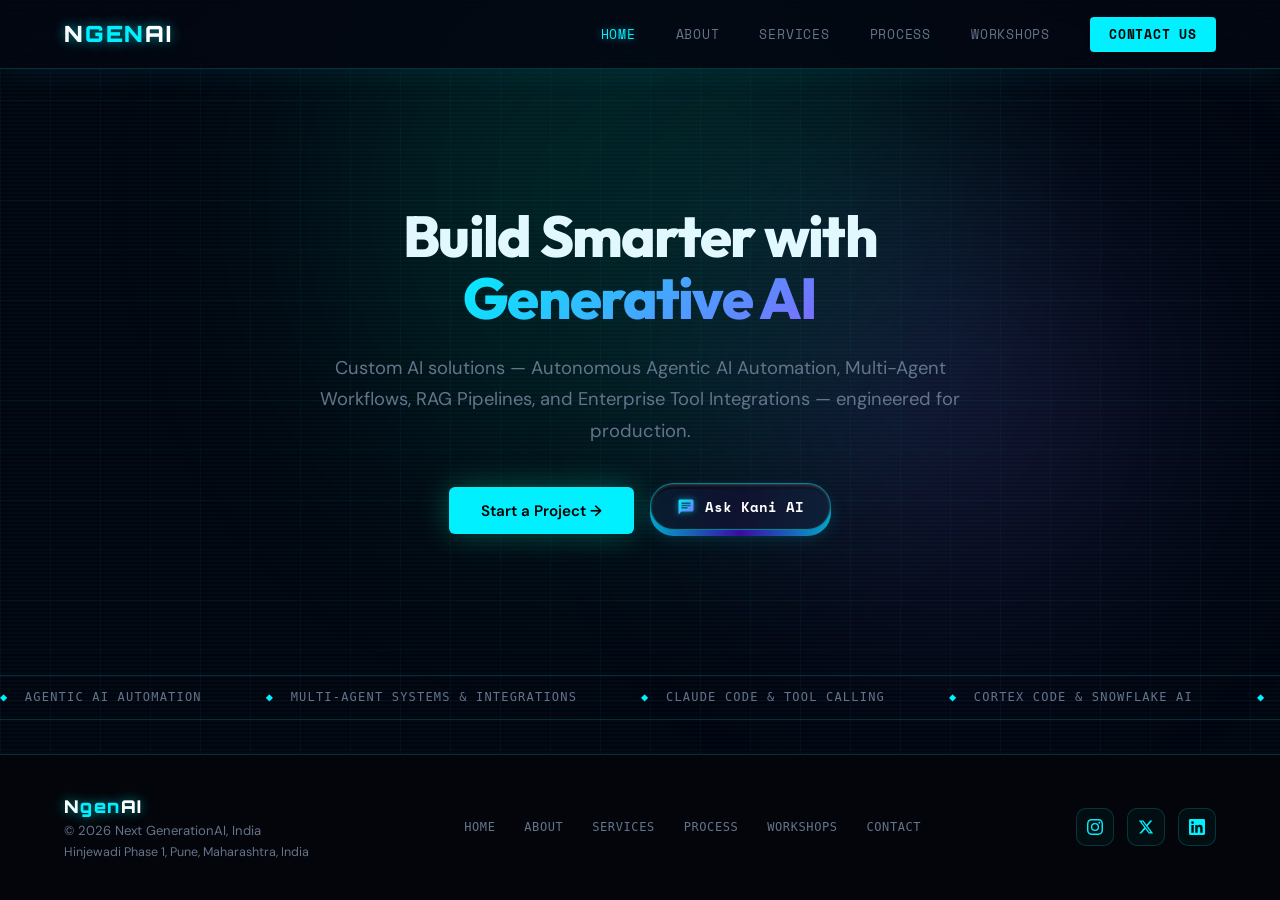
==== commit 19c80bc0: "Update Kani chatbot widget to show Coming Soon status" ====
--- a/index.html
+++ b/index.html
@@ -134,13 +134,13 @@
   </footer>
 
   <!-- FLOATING CHATBOT BUTTON (DESKTOP) -->
-  <div class="floating-chat-btn" id="floatingChatWidget" onclick="toggleKaniChat()" title="Click to Talk with Kani AI">
+  <div class="floating-chat-btn" id="floatingChatWidget" onclick="toggleKaniChat()" title="Kani AI Assistant (Coming Soon)">
     <div class="floating-chat-icon">
       <svg viewBox="0 0 24 24"><path d="M20 2H4c-1.1 0-2 .9-2 2v18l4-4h14c1.1 0 2-.9 2-2V4c0-1.1-.9-2-2-2zm0 14H5.17L4 17.17V4h16v12z"/></svg>
     </div>
     <div class="floating-chat-text">
       <span class="floating-chat-title">Kani AI Assistant</span>
-      <span class="floating-chat-status">Ask Anything • Click to Chat</span>
+      <span class="floating-chat-status" style="color:var(--gold);">Coming Soon</span>
     </div>
   </div>
 
@@ -151,7 +151,7 @@
         <div class="window-mini-hud">KANI</div>
         <div>
           <div style="font-family:'Orbitron',sans-serif; font-size:0.85rem; font-weight:700; color:#fff;">Kani AI Assistant</div>
-          <div style="font-family:'Space Mono',monospace; font-size:0.68rem; color:var(--accent);"><span class="pulse-dot"></span> Online · Ready to Talk</div>
+          <div style="font-family:'Space Mono',monospace; font-size:0.68rem; color:var(--gold);"><span class="pulse-dot" style="background:var(--gold); box-shadow:0 0 8px var(--gold);"></span> Coming Soon</div>
         </div>
       </div>
       <button class="window-close-btn" onclick="toggleKaniChat()" aria-label="Close Chat">✕</button>
@@ -160,7 +160,7 @@
     <div class="chat-card-body" id="popupChatBody">
       <div class="chat-message bot-msg">
         <div class="msg-bubble">
-          <b>[K.A.N.I // ONLINE]</b><br>Greetings User. I am Kani, your NgenAI Intelligent Assistant. How can I help you today?
+          <b>[K.A.N.I // OFFLINE]</b><br>Greetings User. I am Kani, your NgenAI Intelligent Assistant. I am currently under development and will be launching soon! Feel free to explore our services or contact us directly on WhatsApp.
         </div>
       </div>
       <div class="chat-chips" id="popupChatChips">
--- a/styles.css
+++ b/styles.css
@@ -1,4 +1,4 @@
-@import url('https://fonts.googleapis.com/css2?family=Orbitron:wght@500;700;800;900&family=Space+Mono:wght@400;700&family=Syne:wght@700;800&family=DM+Sans:wght@300;400;500&display=swap');
+@import url('https://fonts.googleapis.com/css2?family=Orbitron:wght@500;700;800;900&family=Space+Mono:wght@400;700&family=Outfit:wght@600;700;800&family=DM+Sans:wght@300;400;500&display=swap');
 
 :root {
   --bg: #030712;
@@ -216,7 +216,7 @@
 }
 
 h1 {
-  font-family: 'Syne', sans-serif;
+  font-family: 'Outfit', sans-serif;
   font-weight: 800;
   font-size: clamp(2.4rem, 4.5vw, 3.8rem);
   line-height: 1.08;
@@ -699,7 +699,7 @@
 }
 
 .stat-num {
-  font-family: 'Syne', sans-serif;
+  font-family: 'Outfit', sans-serif;
   font-size: 2.5rem;
   font-weight: 800;
   color: #fff;
@@ -737,7 +737,7 @@
 }
 
 .section-header h2 {
-  font-family: 'Syne', sans-serif;
+  font-family: 'Outfit', sans-serif;
   font-size: clamp(1.8rem, 4vw, 2.8rem);
   font-weight: 700;
   letter-spacing: -0.02em;
@@ -820,7 +820,7 @@
 }
 
 .feature-card h3 {
-  font-family: 'Syne', sans-serif;
+  font-family: 'Outfit', sans-serif;
   font-size: 1.2rem;
   font-weight: 700;
   margin-bottom: 0.6rem;
@@ -893,7 +893,7 @@
 }
 
 .step h3 {
-  font-family: 'Syne', sans-serif;
+  font-family: 'Outfit', sans-serif;
   font-size: 1.05rem;
   font-weight: 700;
   margin-bottom: 0.5rem;
@@ -951,7 +951,7 @@
 }
 
 .pricing-card h3 {
-  font-family: 'Syne', sans-serif;
+  font-family: 'Outfit', sans-serif;
   font-size: 1rem;
   font-weight: 600;
   color: var(--muted);
@@ -961,7 +961,7 @@
 }
 
 .price {
-  font-family: 'Syne', sans-serif;
+  font-family: 'Outfit', sans-serif;
   font-size: 2.5rem;
   font-weight: 800;
   margin-bottom: 0.3rem;
@@ -1169,7 +1169,7 @@
 }
 
 .cta-banner h2 {
-  font-family: 'Syne', sans-serif;
+  font-family: 'Outfit', sans-serif;
   font-size: 2.2rem;
   margin-bottom: 1rem;
 }
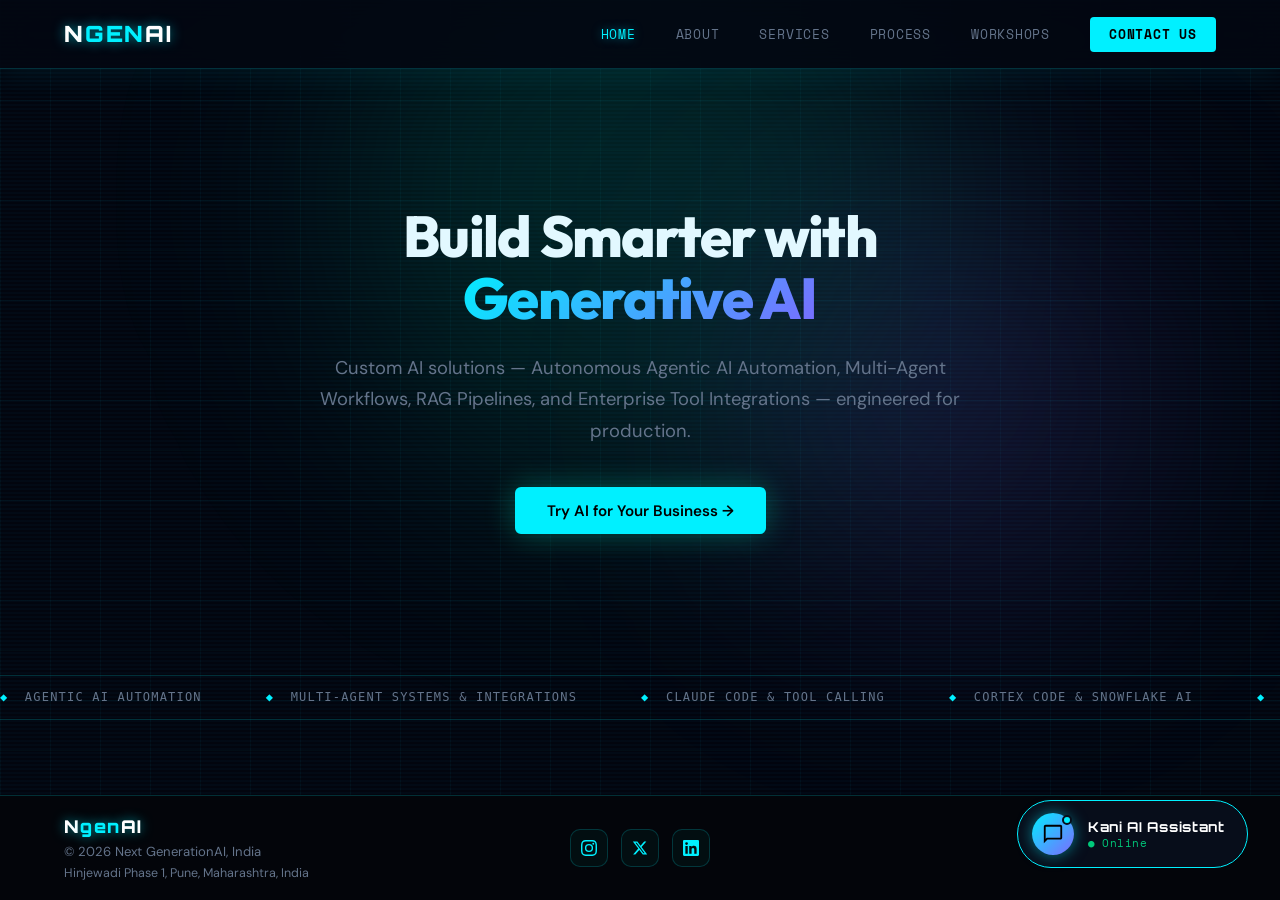
==== commit e58eda46: "Refactor: Modularize CSS, implement global Kani AI, update footer design, and improve lead collectio" ====
--- a/index.html
+++ b/index.html
@@ -6,7 +6,8 @@
   <meta name="viewport" content="width=device-width, initial-scale=1.0">
   <title>NgenAI – Generative AI Solutions | RAG Pipelines & AI Chatbots</title>
   <meta name="description" content="NgenAI builds custom AI solutions — RAG pipelines, AI chatbots, Agentic automation & LLM integrations. Live in 4–6 weeks. Based in Pune, India.">
-  <link rel="stylesheet" href="styles.css">
+  <link rel="stylesheet" href="css/global.css?v=10">
+  <link rel="stylesheet" href="css/index.css?v=10">
   <!-- Google Analytics -->
   <script async src="https://www.googletagmanager.com/gtag/js?id=G-XBX1PGX7KX"></script>
   <script>
@@ -46,7 +47,7 @@
           <h1>Build Smarter with<br><span class="highlight">Generative AI</span></h1>
           <p class="hero-sub">Custom AI solutions — Autonomous Agentic AI Automation, Multi-Agent Workflows, RAG Pipelines, and Enterprise Tool Integrations — engineered for production.</p>
           <div class="hero-actions">
-            <a href="contact.html" class="btn-primary">Start a Project →</a>
+            <a href="demo.html" class="btn-primary">Try AI for Your Business →</a>
             <button onclick="toggleKaniChat()" class="btn-ai-assistant-hero-3d" title="Ask Kani AI">
               <span class="btn-3d-shadow"></span>
               <span class="btn-3d-edge"></span>
@@ -106,19 +107,11 @@
   </main>
 
   <!-- FOOTER -->
-  <footer>
+    <footer>
     <div>
       <a href="index.html" class="logo" style="font-size:1.1rem; margin-bottom:0.3rem; display:block;">N<span>gen</span>AI</a>
       <p>© 2026 Next GenerationAI, India</p>
       <p style="font-size:0.78rem; color:var(--muted); margin-top:0.3rem;">Hinjewadi Phase 1, Pune, Maharashtra, India</p>
-    </div>
-    <div class="footer-links">
-      <a href="index.html">Home</a>
-      <a href="about.html">About</a>
-      <a href="services.html">Services</a>
-      <a href="process.html">Process</a>
-      <a href="workshops.html">Workshops</a>
-      <a href="contact.html">Contact</a>
     </div>
     <div class="social-icons">
       <a href="https://www.instagram.com/ngen.ai/" target="_blank" rel="noopener" class="social-icon" aria-label="Instagram">
@@ -133,16 +126,7 @@
     </div>
   </footer>
 
-  <!-- FLOATING CHATBOT BUTTON (DESKTOP) -->
-  <div class="floating-chat-btn" id="floatingChatWidget" onclick="toggleKaniChat()" title="Kani AI Assistant (Coming Soon)">
-    <div class="floating-chat-icon">
-      <svg viewBox="0 0 24 24"><path d="M20 2H4c-1.1 0-2 .9-2 2v18l4-4h14c1.1 0 2-.9 2-2V4c0-1.1-.9-2-2-2zm0 14H5.17L4 17.17V4h16v12z"/></svg>
-    </div>
-    <div class="floating-chat-text">
-      <span class="floating-chat-title">Kani AI Assistant</span>
-      <span class="floating-chat-status" style="color:var(--gold);">Coming Soon</span>
-    </div>
-  </div>
+  
 
   <!-- POP-UP FLOATING CHAT OVERLAY WINDOW -->
   <div class="floating-chat-window" id="floatingChatWindow">
@@ -151,7 +135,7 @@
         <div class="window-mini-hud">KANI</div>
         <div>
           <div style="font-family:'Orbitron',sans-serif; font-size:0.85rem; font-weight:700; color:#fff;">Kani AI Assistant</div>
-          <div style="font-family:'Space Mono',monospace; font-size:0.68rem; color:var(--gold);"><span class="pulse-dot" style="background:var(--gold); box-shadow:0 0 8px var(--gold);"></span> Coming Soon</div>
+          <div style="font-family:'Space Mono',monospace; font-size:0.68rem; color:#00c97a;"><span class="pulse-dot" style="background:#00c97a; box-shadow:0 0 8px #00c97a;"></span> Online</div>
         </div>
       </div>
       <button class="window-close-btn" onclick="toggleKaniChat()" aria-label="Close Chat">✕</button>
@@ -160,7 +144,7 @@
     <div class="chat-card-body" id="popupChatBody">
       <div class="chat-message bot-msg">
         <div class="msg-bubble">
-          <b>[K.A.N.I // OFFLINE]</b><br>Greetings User. I am Kani, your NgenAI Intelligent Assistant. I am currently under development and will be launching soon! Feel free to explore our services or contact us directly on WhatsApp.
+          <b>[KANI]</b><br>Hello! I am Kani, your NgenAI Intelligent Assistant. How can I help you today?
         </div>
       </div>
       <div class="chat-chips" id="popupChatChips">
@@ -197,17 +181,7 @@
       hamburger.classList.remove('active');
     }
 
-    // Toggle Floating Kani Chat Modal
-    function toggleKaniChat() {
-      const win = document.getElementById('floatingChatWindow');
-      win.classList.toggle('active');
-      if (win.classList.contains('active')) {
-        setTimeout(() => {
-          const input = document.getElementById('popupChatInput');
-          if (input) input.focus();
-        }, 100);
-      }
-    }
+    
 
     const reveals = document.querySelectorAll('.reveal');
     const observer = new IntersectionObserver((entries) => {
@@ -219,117 +193,100 @@
     }, { threshold: 0.1 });
     reveals.forEach(el => observer.observe(el));
 
-    // Interactive Kani Hero Chat
-    function sendQuickPrompt(promptText) {
-      document.getElementById('heroChatInput').value = promptText;
-      sendHeroMessage();
-    }
-
-    function handleChatKeyPress(e) {
+    let chatMessages = [];
+
+    // Interactive Kani Popup Window Chat
+    function sendPopupQuickPrompt(promptText) {
+      document.getElementById('popupChatInput').value = promptText;
+      sendPopupMessage();
+    }
+
+    function handlePopupKeyPress(e) {
       if (e.key === 'Enter') {
-        sendHeroMessage();
+        sendPopupMessage();
       }
     }
 
-    function sendHeroMessage() {
-      const input = document.getElementById('heroChatInput');
+    async function sendPopupMessage() {
+      const input = document.getElementById('popupChatInput');
       const query = input.value.trim();
       if (!query) return;
 
-      const chatBody = document.getElementById('heroChatBody');
-      const chips = document.getElementById('heroChatChips');
+      const chatBody = document.getElementById('popupChatBody');
+      const chips = document.getElementById('popupChatChips');
       if (chips) chips.remove();
 
       const userDiv = document.createElement('div');
       userDiv.className = 'chat-message user-msg';
       userDiv.innerHTML = `<div class="msg-bubble">${escapeHTML(query)}</div>`;
       chatBody.appendChild(userDiv);
+      
+      chatMessages.push({ role: 'user', content: query });
       input.value = '';
       chatBody.scrollTop = chatBody.scrollHeight;
 
       const typingDiv = document.createElement('div');
       typingDiv.className = 'chat-message bot-msg';
-      typingDiv.innerHTML = `<div class="msg-bubble" style="font-style:italic; color:var(--muted);">Kani is thinking...</div>`;
+      typingDiv.innerHTML = `<div class="msg-bubble" style="font-style:italic; color:var(--muted);">Kani is typing...</div>`;
+      typingDiv.id = 'typingIndicator';
       chatBody.appendChild(typingDiv);
       chatBody.scrollTop = chatBody.scrollHeight;
 
-      setTimeout(() => {
-        typingDiv.remove();
+      try {
+        const res = await fetch('/api/chat', {
+          method: 'POST',
+          headers: { 'Content-Type': 'application/json' },
+          body: JSON.stringify({ 
+            messages: chatMessages,
+            context: window.location.pathname
+          })
+        });
+        
+        const data = await res.json();
+        
+        document.getElementById('typingIndicator').remove();
+        
+        if (data.error) {
+          throw new Error(data.error);
+        }
+
+        const botReply = data.message.content;
+        chatMessages.push(data.message);
+
         const botDiv = document.createElement('div');
         botDiv.className = 'chat-message bot-msg';
-        botDiv.innerHTML = `<div class="msg-bubble">${getBotResponse(query)}</div>`;
+        
+        // Simple markdown parser
+        function parseMarkdown(text) {
+          return text
+            .replace(/\*\*(.*?)\*\*/g, '<b>$1</b>') // bold
+            .replace(/\*(.*?)\*/g, '<i>$1</i>')   // italic
+            .replace(/\n- (.*?)(?=\n|$)/g, '<br>• $1') // bullet points
+            .replace(/\n/g, '<br>'); // newlines
+        }
+        
+        const formattedReply = parseMarkdown(botReply);
+
+        botDiv.innerHTML = `<div class="msg-bubble"><b>[KANI]</b><br>${formattedReply}</div>`;
         chatBody.appendChild(botDiv);
         chatBody.scrollTop = chatBody.scrollHeight;
-      }, 600);
-    }
-
-    // Interactive Kani Popup Window Chat
-    function sendPopupQuickPrompt(promptText) {
-      document.getElementById('popupChatInput').value = promptText;
-      sendPopupMessage();
-    }
-
-    function handlePopupKeyPress(e) {
-      if (e.key === 'Enter') {
-        sendPopupMessage();
+
+      } catch (err) {
+        console.error(err);
+        document.getElementById('typingIndicator').remove();
+        const errorDiv = document.createElement('div');
+        errorDiv.className = 'chat-message bot-msg';
+        errorDiv.innerHTML = `<div class="msg-bubble" style="color:#ff4444;">Error connecting to Kani API.</div>`;
+        chatBody.appendChild(errorDiv);
+        chatBody.scrollTop = chatBody.scrollHeight;
       }
-    }
-
-    function sendPopupMessage() {
-      const input = document.getElementById('popupChatInput');
-      const query = input.value.trim();
-      if (!query) return;
-
-      const chatBody = document.getElementById('popupChatBody');
-      const chips = document.getElementById('popupChatChips');
-      if (chips) chips.remove();
-
-      const userDiv = document.createElement('div');
-      userDiv.className = 'chat-message user-msg';
-      userDiv.innerHTML = `<div class="msg-bubble">${escapeHTML(query)}</div>`;
-      chatBody.appendChild(userDiv);
-      input.value = '';
-      chatBody.scrollTop = chatBody.scrollHeight;
-
-      const typingDiv = document.createElement('div');
-      typingDiv.className = 'chat-message bot-msg';
-      typingDiv.innerHTML = `<div class="msg-bubble" style="font-style:italic; color:var(--muted);">Kani is thinking...</div>`;
-      chatBody.appendChild(typingDiv);
-      chatBody.scrollTop = chatBody.scrollHeight;
-
-      setTimeout(() => {
-        typingDiv.remove();
-        const botDiv = document.createElement('div');
-        botDiv.className = 'chat-message bot-msg';
-        botDiv.innerHTML = `<div class="msg-bubble">${getBotResponse(query)}</div>`;
-        chatBody.appendChild(botDiv);
-        chatBody.scrollTop = chatBody.scrollHeight;
-      }, 600);
     }
 
     function escapeHTML(str) {
       return str.replace(/[&<>'"]/g, 
         tag => ({ '&': '&amp;', '<': '&lt;', '>': '&gt;', "'": '&#39;', '"': '&quot;' }[tag] || tag));
     }
-
-    function getBotResponse(q) {
-      const lower = q.toLowerCase();
-      if (lower.includes('agent') || lower.includes('automation') || lower.includes('integration') || lower.includes('workflow') || lower.includes('tool')) {
-        return "<b>[KANI]</b> We specialize in <b>Agentic AI Automation & Enterprise Integrations</b>! We build multi-agent workflows (LangGraph, CrewAI, AutoGen) connecting directly to your APIs, CRMs, SQL DBs & developer tools for autonomous task execution.";
-      } else if (lower.includes('service') || lower.includes('offer') || lower.includes('build')) {
-        return "<b>[KANI]</b> We build <b>Agentic AI Automation Systems</b>, <b>Custom AI Chatbots</b>, <b>RAG Document Pipelines</b>, and <b>Claude Code / Cortex Integrations</b> tailored to your business!";
-      } else if (lower.includes('rag') || lower.includes('document')) {
-        return "<b>[KANI]</b> Our RAG systems allow you to query your private PDFs, manuals, and SQL databases with zero hallucination & precise citations.";
-      } else if (lower.includes('phd') || lower.includes('m.tech') || lower.includes('me') || lower.includes('academic') || lower.includes('research')) {
-        return "<b>[KANI]</b> Yes! We specialize in PhD research implementation, M.E./M.Tech projects, thesis RAG systems, and custom AI paper implementations.";
-      } else if (lower.includes('workshop') || lower.includes('training')) {
-        return "<b>[KANI]</b> We conduct hands-on online & corporate on-site workshops on Prompt Engineering, Agentic AI, and Production LLM architectures.";
-      } else if (lower.includes('contact') || lower.includes('hire') || lower.includes('call') || lower.includes('price')) {
-        return "<b>[KANI]</b> You can reach us directly on WhatsApp at <b>+91 73876 76043</b> or fill out our <a href='contact.html' style='color:var(--accent); font-weight:bold;'>Contact Form →</a>";
-      } else {
-        return "<b>[KANI]</b> Great question! NgenAI specializes in custom Generative AI, Agentic AI automation, and enterprise tool integrations. <a href='contact.html' style='color:var(--accent); font-weight:bold;'>Get in touch with our lead architect →</a>";
-      }
-    }
   </script>
+  <script src="js/kani.js"></script>
 </body>
 </html>
--- a/css/global.css
+++ b/css/global.css
@@ -0,0 +1,1415 @@
+/* ── BASE STYLES ── */
+@import url('https://fonts.googleapis.com/css2?family=Orbitron:wght@500;700;800;900&family=Space+Mono:wght@400;700&family=Outfit:wght@600;700;800&family=DM+Sans:wght@300;400;500&display=swap');
+
+:root {
+  --bg: #030712;
+  --surface: #080e1b;
+  --accent: #00f0ff;
+  --accent2: #7c6aff;
+  --gold: #ffb800;
+  --text: #e2f8ff;
+  --muted: #64748b;
+  --border: rgba(0, 240, 255, 0.18);
+  --hud-glow: rgba(0, 240, 255, 0.35);
+}
+
+*,
+*::before,
+*::after {
+  box-sizing: border-box;
+  margin: 0;
+  padding: 0;
+}
+
+html {
+  scroll-behavior: smooth;
+  overflow-x: hidden;
+}
+
+body {
+  background: var(--bg);
+  color: var(--text);
+  font-family: 'DM Sans', sans-serif;
+  overflow-x: hidden;
+  max-width: 100vw;
+  min-height: 100vh;
+  display: flex;
+  flex-direction: column;
+}
+
+
+
+
+
+
+
+
+/* ── HUD GRID & SCANLINE BACKGROUND ── */
+body::before {
+  content: '';
+  position: fixed;
+  inset: 0;
+  background-image:
+    linear-gradient(rgba(0, 240, 255, 0.04) 1px, transparent 1px),
+    linear-gradient(90deg, rgba(0, 240, 255, 0.04) 1px, transparent 1px);
+  background-size: 50px 50px;
+  pointer-events: none;
+  z-index: 0;
+}
+
+body::after {
+  content: '';
+  position: fixed;
+  inset: 0;
+  background: linear-gradient(180deg, rgba(0, 240, 255, 0.015) 50%, rgba(0, 0, 0, 0.2) 50%);
+  background-size: 100% 4px;
+  pointer-events: none;
+  z-index: 0;
+}
+
+main {
+  flex: 1;
+}
+
+
+
+
+/* ── NAV ── */
+nav {
+  position: fixed;
+  top: 0;
+  left: 0;
+  right: 0;
+  z-index: 1000;
+  display: flex;
+  align-items: center;
+  justify-content: space-between;
+  padding: 1.2rem 4rem;
+  background: rgba(3, 7, 18, 0.88);
+  backdrop-filter: blur(16px);
+  border-bottom: 1px solid var(--border);
+  box-shadow: 0 4px 30px rgba(0, 240, 255, 0.08);
+}
+
+.logo {
+  font-family: 'Orbitron', sans-serif;
+  font-weight: 900;
+  font-size: 1.4rem;
+  letter-spacing: 0.08em;
+  color: #fff;
+  line-height: 1.3;
+  text-decoration: none;
+  text-shadow: 0 0 12px rgba(0, 240, 255, 0.6);
+}
+
+.logo span {
+  color: var(--accent);
+}
+
+nav ul {
+  display: flex;
+  gap: 2.5rem;
+  list-style: none;
+  align-items: center;
+}
+
+nav a {
+  font-family: 'Space Mono', monospace;
+  font-size: 0.8rem;
+  color: var(--muted);
+  text-decoration: none;
+  letter-spacing: 0.06em;
+  text-transform: uppercase;
+  transition: color .2s, text-shadow .2s;
+}
+
+nav a:hover,
+nav a.active {
+  color: var(--accent);
+  text-shadow: 0 0 10px rgba(0, 240, 255, 0.5);
+}
+
+nav a:hover,
+nav a.active {
+  color: var(--accent);
+}
+
+.nav-cta {
+  background: var(--accent);
+  color: #000 !important;
+  padding: 0.5rem 1.2rem;
+  border-radius: 4px;
+  font-weight: 600;
+  transition: opacity .2s !important;
+}
+
+.nav-cta:hover {
+  opacity: 0.85;
+  color: #000 !important;
+}
+
+
+
+
+/* ── PAGE HEADER (SUBPAGES) ── */
+.page-header {
+  position: relative;
+  padding: 9rem 2rem 4rem;
+  text-align: center;
+  background: var(--surface);
+  border-bottom: 1px solid var(--border);
+}
+
+.page-header h1 {
+  margin: 0 auto;
+  font-size: clamp(2.2rem, 5vw, 3.8rem);
+}
+
+.page-header p {
+  color: var(--muted);
+  margin-top: 1rem;
+  font-size: 1.1rem;
+  max-width: 600px;
+  margin-inline: auto;
+}
+
+
+
+
+/* ── CTA BANNER ── */
+.cta-banner {
+  background: linear-gradient(135deg, rgba(0, 245, 196, 0.08), rgba(124, 106, 255, 0.08));
+  border: 1px solid rgba(0, 245, 196, 0.2);
+  border-radius: 16px;
+  padding: 3.5rem 2rem;
+  text-align: center;
+  max-width: 1000px;
+  margin: 4rem auto 0;
+}
+
+.cta-banner h2 {
+  font-family: 'Outfit', sans-serif;
+  font-size: 2.2rem;
+  margin-bottom: 1rem;
+}
+
+.cta-banner p {
+  color: var(--muted);
+  max-width: 500px;
+  margin: 0 auto 2rem;
+  line-height: 1.6;
+}
+
+
+
+
+/* ── FOOTER ── */
+footer {
+  padding: 1.2rem 4rem;
+  border-top: 1px solid var(--border);
+  display: grid;
+  grid-template-columns: 1fr auto 1fr;
+  align-items: center;
+  gap: 1.5rem;
+  position: relative;
+  z-index: 1;
+  background: #03050a;
+}
+
+footer p {
+  font-size: 0.82rem;
+  color: var(--muted);
+}
+
+.footer-links {
+  display: flex;
+  gap: 1.8rem;
+  flex-wrap: wrap;
+}
+
+.footer-links a {
+  font-family: 'DM Mono', monospace;
+  font-size: 0.75rem;
+  color: var(--muted);
+  text-decoration: none;
+  letter-spacing: 0.05em;
+  text-transform: uppercase;
+  transition: color .2s;
+}
+
+.footer-links a:hover {
+  color: var(--accent);
+}
+
+.social-icons {
+  display: flex;
+  gap: 0.8rem;
+  align-items: center;
+}
+
+.social-icon {
+  display: flex;
+  align-items: center;
+  justify-content: center;
+  width: 38px;
+  height: 38px;
+  border-radius: 10px;
+  border: 1px solid var(--border);
+  background: rgba(0, 245, 196, 0.04);
+  transition: border-color 0.3s, background 0.3s, transform 0.3s;
+}
+
+.social-icon:hover {
+  border-color: var(--accent);
+  background: rgba(0, 245, 196, 0.1);
+  transform: translateY(-3px);
+}
+
+.social-icon svg {
+  width: 16px;
+  height: 16px;
+  fill: var(--accent);
+  transition: fill 0.3s;
+}
+
+.social-icon:hover svg {
+  fill: #fff;
+}
+
+
+
+
+/* ── ANIMATIONS ── */
+@keyframes fadeUp {
+  from {
+    opacity: 0;
+    transform: translateY(24px);
+  }
+
+  to {
+    opacity: 1;
+    transform: translateY(0);
+  }
+}
+
+.reveal {
+  opacity: 0;
+  transform: translateY(24px);
+  transition: opacity 0.6s ease, transform 0.6s ease;
+}
+
+.reveal.visible {
+  opacity: 1;
+  transform: translateY(0);
+}
+
+
+
+
+/* ── HAMBURGER MENU ── */
+.hamburger {
+  display: none;
+  flex-direction: column;
+  gap: 5px;
+  cursor: pointer;
+  z-index: 1001;
+  background: none;
+  border: none;
+  padding: 4px;
+}
+
+.hamburger span {
+  width: 24px;
+  height: 2px;
+  background: var(--text);
+  border-radius: 2px;
+  transition: transform 0.3s, opacity 0.3s;
+}
+
+.hamburger.active span:nth-child(1) {
+  transform: rotate(45deg) translate(5px, 5px);
+}
+
+.hamburger.active span:nth-child(2) {
+  opacity: 0;
+}
+
+.hamburger.active span:nth-child(3) {
+  transform: rotate(-45deg) translate(5px, -5px);
+}
+
+
+
+
+/* ── HERO ASK KANI AI BUTTON (DESKTOP & MOBILE - 3D GLASS) ── */
+.btn-ai-assistant-hero-3d {
+  position: relative;
+  border: none;
+  background: transparent;
+  padding: 0;
+  display: none;
+  cursor: pointer;
+  outline-offset: 4px;
+  user-select: none;
+}
+
+.btn-ai-assistant-hero-3d .btn-3d-shadow {
+  position: absolute;
+  top: 0;
+  left: 0;
+  width: 100%;
+  height: 100%;
+  border-radius: 100px;
+  background: rgba(0, 240, 255, 0.15);
+  filter: blur(8px);
+  transform: translateY(4px);
+  transition: transform 600ms cubic-bezier(.3, .7, .4, 1), background 600ms;
+}
+
+.btn-ai-assistant-hero-3d .btn-3d-edge {
+  position: absolute;
+  top: 0;
+  left: 0;
+  width: 100%;
+  height: 100%;
+  border-radius: 100px;
+  background: linear-gradient(to left,
+      rgba(0, 168, 204, 1) 0%,
+      rgba(58, 12, 163, 1) 50%,
+      rgba(0, 168, 204, 1) 100%);
+  transform: translateY(2px);
+  transition: background 600ms;
+}
+
+.btn-ai-assistant-hero-3d .btn-3d-front {
+  display: flex;
+  align-items: center;
+  gap: 0.65rem;
+  position: relative;
+  padding: 0.75rem 1.6rem;
+  border-radius: 100px;
+  font-family: 'Space Mono', monospace;
+  font-size: 0.88rem;
+  font-weight: 700;
+  color: #ffffff;
+  background: linear-gradient(135deg, rgba(8, 14, 28, 0.9) 0%, rgba(16, 24, 48, 0.95) 100%);
+  border: 1.5px solid rgba(0, 240, 255, 0.5);
+  box-shadow: inset 0 1px 3px rgba(255, 255, 255, 0.2);
+  transform: translateY(-4px);
+  transition: transform 600ms cubic-bezier(.3, .7, .4, 1), border-color 0.25s, box-shadow 0.25s;
+}
+
+.btn-ai-assistant-hero-3d .icon-3d-bubble {
+  width: 18px;
+  height: 18px;
+  filter: drop-shadow(0 0 3px rgba(0, 240, 255, 0.6));
+  animation: floatIcon 3s ease-in-out infinite;
+  display: inline-block;
+  vertical-align: middle;
+}
+
+@keyframes floatIcon {
+
+  0%,
+  100% {
+    transform: translateY(0) scale(1);
+  }
+
+  50% {
+    transform: translateY(-2px) scale(1.05);
+  }
+}
+
+.btn-ai-assistant-hero-3d:hover .btn-3d-front {
+  transform: translateY(-6px);
+  border-color: rgba(0, 240, 255, 0.85);
+  box-shadow: inset 0 1px 4px rgba(255, 255, 255, 0.3), 0 0 25px rgba(0, 240, 255, 0.4);
+  transition: transform 250ms cubic-bezier(.3, .7, .4, 1.5);
+}
+
+.btn-ai-assistant-hero-3d:hover .btn-3d-shadow {
+  transform: translateY(8px);
+  background: rgba(0, 240, 255, 0.25);
+  filter: blur(12px);
+  transition: transform 250ms cubic-bezier(.3, .7, .4, 1.5);
+}
+
+.btn-ai-assistant-hero-3d:hover .btn-3d-edge {
+  background: linear-gradient(to left,
+      rgba(0, 240, 255, 1) 0%,
+      rgba(124, 106, 255, 1) 50%,
+      rgba(0, 240, 255, 1) 100%);
+}
+
+.btn-ai-assistant-hero-3d:active .btn-3d-front {
+  transform: translateY(-1px);
+  box-shadow: inset 0 1px 2px rgba(0, 0, 0, 0.5);
+  transition: transform 34ms;
+}
+
+.btn-ai-assistant-hero-3d:active .btn-3d-shadow {
+  transform: translateY(1px);
+  filter: blur(4px);
+  transition: transform 34ms;
+}
+
+@media (max-width: 768px) {
+  .btn-ai-assistant-hero-3d {
+    display: inline-block;
+  }
+  .btn-ai-assistant-hero-3d .btn-3d-front {
+    padding: 0.65rem 1.2rem;
+    font-size: 0.82rem;
+  }
+
+  .floating-chat-btn {
+    display: none !important;
+  }
+
+  .floating-chat-window {
+    position: fixed;
+    bottom: 1.5rem;
+    left: 1rem !important;
+    right: 1rem !important;
+    width: auto;
+    max-width: calc(100vw - 2rem);
+    height: auto;
+    max-height: 78vh;
+    border-radius: 24px;
+    box-shadow: 0 25px 70px rgba(0, 0, 0, 0.9), 0 0 50px rgba(0, 240, 255, 0.4);
+    z-index: 10000;
+  }
+}
+
+@media (max-width: 480px) {
+  .floating-chat-window {
+    bottom: 1rem;
+    left: 0.75rem !important;
+    right: 0.75rem !important;
+    width: auto;
+    max-width: calc(100vw - 1.5rem);
+    height: auto;
+    max-height: 80vh;
+  }
+}
+
+
+
+
+/* ── ANIMATED CHATBOT LOGO & WIDGET ── */
+.bot-avatar-container {
+  position: relative;
+  width: 110px;
+  height: 110px;
+  margin: 0 auto 1.5rem;
+  display: flex;
+  align-items: center;
+  justify-content: center;
+  animation: floatBot 4s ease-in-out infinite;
+  cursor: pointer;
+}
+
+.bot-avatar-ring {
+  position: absolute;
+  inset: 0;
+  border-radius: 50%;
+  border: 2px stroke transparent;
+  background: linear-gradient(135deg, var(--accent), var(--accent2)) border-box;
+  -webkit-mask: linear-gradient(#fff 0 0) padding-box, linear-gradient(#fff 0 0);
+  -webkit-mask-composite: destination-out;
+  mask-composite: exclude;
+  animation: spinRing 8s linear infinite;
+  box-shadow: 0 0 25px rgba(0, 245, 196, 0.4);
+}
+
+.bot-avatar-core {
+  width: 86px;
+  height: 86px;
+  border-radius: 50%;
+  background: radial-gradient(circle at 30% 30%, #172442, #070b16);
+  border: 1px solid rgba(0, 245, 196, 0.4);
+  display: flex;
+  align-items: center;
+  justify-content: center;
+  box-shadow: inset 0 0 20px rgba(0, 245, 196, 0.2), 0 0 30px rgba(0, 245, 196, 0.3);
+  position: relative;
+  z-index: 2;
+}
+
+.bot-avatar-core svg {
+  width: 44px;
+  height: 44px;
+  fill: var(--accent);
+  filter: drop-shadow(0 0 8px var(--accent));
+  animation: botEyePulse 3s ease-in-out infinite;
+}
+
+.bot-speech-bubble {
+  position: absolute;
+  top: -12px;
+  right: -24px;
+  background: rgba(0, 245, 196, 0.15);
+  border: 1px solid var(--accent);
+  color: var(--accent);
+  font-family: 'DM Mono', monospace;
+  font-size: 0.65rem;
+  padding: 0.25rem 0.6rem;
+  border-radius: 100px;
+  letter-spacing: 0.05em;
+  white-space: nowrap;
+  backdrop-filter: blur(8px);
+  animation: pulse 2s infinite;
+}
+
+
+
+
+/* ── ATTENTION-GRABBING FLOATING CHAT BUTTON ── */
+.floating-chat-btn {
+  position: fixed;
+  bottom: 2rem;
+  right: 2rem;
+  z-index: 9999;
+  display: flex;
+  align-items: center;
+  gap: 0.85rem;
+  background: rgba(8, 14, 28, 0.94);
+  border: 1.5px solid #00f0ff;
+  padding: 0.75rem 1.4rem 0.75rem 0.9rem;
+  border-radius: 100px;
+  color: var(--text);
+  backdrop-filter: blur(20px);
+  cursor: pointer;
+  animation: floatButton 4s ease-in-out infinite, pulseNeonGlow 2s ease-in-out infinite alternate;
+  transition: transform 0.3s cubic-bezier(0.175, 0.885, 0.32, 1.275), box-shadow 0.3s ease;
+}
+
+.floating-chat-btn:hover {
+  transform: translateY(-5px) scale(1.05);
+  box-shadow: 0 15px 45px rgba(0, 240, 255, 0.7), 0 0 60px rgba(124, 106, 255, 0.5);
+}
+
+@keyframes floatButton {
+
+  0%,
+  100% {
+    transform: translateY(0);
+  }
+
+  50% {
+    transform: translateY(-7px);
+  }
+}
+
+@keyframes pulseNeonGlow {
+  0% {
+    box-shadow: 0 10px 30px rgba(0, 0, 0, 0.7), 0 0 20px rgba(0, 240, 255, 0.4), inset 0 0 10px rgba(0, 240, 255, 0.2);
+  }
+
+  100% {
+    box-shadow: 0 15px 45px rgba(0, 0, 0, 0.8), 0 0 35px rgba(0, 240, 255, 0.85), 0 0 60px rgba(124, 106, 255, 0.5), inset 0 0 25px rgba(0, 240, 255, 0.4);
+  }
+}
+
+/* Floating Notification Badge Above Button */
+.chat-tooltip-badge {
+  display: none !important;
+}
+
+.chat-tooltip-badge::after {
+  content: '';
+  position: absolute;
+  bottom: -5px;
+  right: 22px;
+  width: 8px;
+  height: 8px;
+  background: #00f0ff;
+  transform: rotate(45deg);
+}
+
+@keyframes bounceBadge {
+
+  0%,
+  100% {
+    transform: translateY(0);
+  }
+
+  50% {
+    transform: translateY(-6px);
+  }
+}
+
+.floating-chat-icon {
+  width: 42px;
+  height: 42px;
+  border-radius: 50%;
+  background: linear-gradient(135deg, var(--accent), var(--accent2));
+  display: flex;
+  align-items: center;
+  justify-content: center;
+  position: relative;
+  box-shadow: 0 0 15px rgba(0, 240, 255, 0.5);
+}
+
+.floating-chat-icon svg {
+  width: 22px;
+  height: 22px;
+  fill: #000;
+}
+
+.floating-chat-icon::after {
+  content: '';
+  position: absolute;
+  top: 2px;
+  right: 2px;
+  width: 10px;
+  height: 10px;
+  background: #00f0ff;
+  border: 2px solid #080e1b;
+  border-radius: 50%;
+  animation: pulse 1.5s infinite;
+}
+
+.floating-chat-text {
+  display: flex;
+  flex-direction: column;
+  text-align: left;
+}
+
+.floating-chat-title {
+  font-family: 'Orbitron', sans-serif;
+  font-weight: 700;
+  font-size: 0.85rem;
+  color: #fff;
+  letter-spacing: 0.05em;
+}
+
+.floating-chat-status {
+  font-family: 'Space Mono', monospace;
+  font-size: 0.68rem;
+  color: var(--accent);
+  letter-spacing: 0.04em;
+}
+
+
+
+
+/* ── POP-UP CHAT OVERLAY WINDOW ── */
+.floating-chat-window {
+  position: fixed;
+  bottom: 1.8rem;
+  right: 2rem;
+  width: 380px;
+  max-width: calc(100vw - 2.5rem);
+  height: auto;
+  max-height: 600px;
+  background: rgba(8, 14, 28, 0.95);
+  border: 1.5px solid rgba(0, 240, 255, 0.4);
+  border-radius: 24px;
+  box-shadow: 0 25px 70px rgba(0, 0, 0, 0.8), 0 0 40px rgba(0, 240, 255, 0.3);
+  backdrop-filter: blur(24px);
+  z-index: 10000;
+  display: flex;
+  flex-direction: column;
+  overflow: hidden;
+  opacity: 0;
+  visibility: hidden;
+  transform: translateY(20px) scale(0.95);
+  transition: opacity 0.3s ease, transform 0.3s cubic-bezier(0.175, 0.885, 0.32, 1.275), visibility 0.3s ease;
+}
+
+.floating-chat-window.active {
+  opacity: 1;
+  visibility: visible;
+  transform: translateY(0) scale(1);
+}
+
+.window-header {
+  display: flex;
+  align-items: center;
+  justify-content: space-between;
+  padding: 1rem 1.2rem;
+  background: rgba(0, 240, 255, 0.08);
+  border-bottom: 1px solid rgba(0, 240, 255, 0.2);
+}
+
+.window-title {
+  display: flex;
+  align-items: center;
+  gap: 0.75rem;
+}
+
+.window-mini-hud {
+  width: 32px;
+  height: 32px;
+  border-radius: 50%;
+  border: 1.5px solid #00f0ff;
+  display: flex;
+  align-items: center;
+  justify-content: center;
+  background: radial-gradient(circle, #00f0ff33, transparent);
+  box-shadow: 0 0 10px #00f0ff;
+  font-family: 'Orbitron', sans-serif;
+  font-size: 0.6rem;
+  font-weight: 900;
+  color: #00f0ff;
+}
+
+.window-close-btn {
+  background: transparent;
+  border: none;
+  color: var(--muted);
+  font-size: 1.3rem;
+  cursor: pointer;
+  padding: 0.2rem 0.5rem;
+  transition: color 0.2s;
+}
+
+.window-close-btn:hover {
+  color: #00f0ff;
+}
+
+
+
+
+/* ── REVEAL ON SCROLL ── */
+.reveal {
+  opacity: 0;
+  transform: translateY(20px);
+  transition: opacity 0.6s cubic-bezier(0.16, 1, 0.3, 1), transform 0.6s cubic-bezier(0.16, 1, 0.3, 1);
+}
+
+.reveal.visible {
+  opacity: 1;
+  transform: translateY(0);
+}
+
+
+
+
+
+/* ── STATS ── */
+.stats {
+  display: flex;
+  justify-content: center;
+  gap: 4rem;
+  padding: 3rem 2rem;
+  position: relative;
+  z-index: 1;
+  flex-wrap: wrap;
+}
+
+.stat {
+  text-align: center;
+}
+
+.stat-num {
+  font-family: 'Outfit', sans-serif;
+  font-size: 2.5rem;
+  font-weight: 800;
+  color: #fff;
+}
+
+.stat-num span {
+  color: var(--accent);
+}
+
+.stat-label {
+  font-size: 0.85rem;
+  color: var(--muted);
+  margin-top: 0.3rem;
+}
+
+
+
+
+/* ── SECTIONS ── */
+section {
+  position: relative;
+  z-index: 1;
+  padding: 5rem 4rem;
+}
+
+.section-header {
+  text-align: center;
+  margin-bottom: 3.5rem;
+}
+
+.section-tag {
+  font-family: 'DM Mono', monospace;
+  font-size: 0.72rem;
+  letter-spacing: 0.15em;
+  text-transform: uppercase;
+  color: var(--accent);
+  margin-bottom: 0.8rem;
+}
+
+.section-header h2 {
+  font-family: 'Outfit', sans-serif;
+  font-size: clamp(1.8rem, 4vw, 2.8rem);
+  font-weight: 700;
+  letter-spacing: -0.02em;
+}
+
+.section-header p {
+  color: var(--muted);
+  margin-top: 0.8rem;
+  max-width: 540px;
+  margin-inline: auto;
+  line-height: 1.7;
+}
+
+
+
+
+
+/* ── UI CARDS & GRIDS ── */
+.grid-3 {
+  display: grid;
+  grid-template-columns: repeat(auto-fit, minmax(300px, 1fr));
+  gap: 1.5rem;
+  max-width: 1100px;
+  margin: 0 auto;
+}
+
+.grid-2 {
+  display: grid;
+  grid-template-columns: 1fr 1fr;
+  gap: 3rem;
+  max-width: 1100px;
+  margin: 0 auto;
+  align-items: center;
+}
+
+.feature-card {
+  background: var(--surface);
+  border: 1px solid var(--border);
+  border-radius: 12px;
+  padding: 2rem;
+  transition: border-color .3s, transform .3s;
+  position: relative;
+  overflow: hidden;
+  display: flex;
+  flex-direction: column;
+}
+
+.feature-card::before {
+  content: '';
+  position: absolute;
+  top: 0;
+  left: 0;
+  right: 0;
+  height: 2px;
+  background: linear-gradient(90deg, var(--accent), var(--accent2));
+  opacity: 0;
+  transition: opacity .3s;
+}
+
+.feature-card:hover {
+  border-color: rgba(0, 245, 196, 0.3);
+  transform: translateY(-4px);
+}
+
+.feature-card:hover::before {
+  opacity: 1;
+}
+
+.card-icon {
+  width: 48px;
+  height: 48px;
+  background: rgba(0, 245, 196, 0.08);
+  border-radius: 10px;
+  display: flex;
+  align-items: center;
+  justify-content: center;
+  margin-bottom: 1.2rem;
+}
+
+.card-icon svg {
+  width: 24px;
+  height: 24px;
+  fill: var(--accent);
+}
+
+.feature-card h3 {
+  font-family: 'Outfit', sans-serif;
+  font-size: 1.2rem;
+  font-weight: 700;
+  margin-bottom: 0.6rem;
+}
+
+.feature-card p {
+  font-size: 0.9rem;
+  color: var(--muted);
+  line-height: 1.7;
+  flex: 1;
+}
+
+.card-link {
+  display: inline-flex;
+  align-items: center;
+  gap: 0.4rem;
+  font-family: 'DM Mono', monospace;
+  font-size: 0.8rem;
+  color: var(--accent);
+  text-decoration: none;
+  margin-top: 1.2rem;
+  font-weight: 500;
+}
+
+.card-link:hover {
+  text-decoration: underline;
+}
+
+
+
+
+
+/* ── BUTTONS ── */
+.btn-primary {
+  background: var(--accent);
+  color: #000;
+  padding: 0.85rem 2rem;
+  border-radius: 6px;
+  font-weight: 600;
+  font-size: 0.95rem;
+  text-decoration: none;
+  transition: transform .2s, box-shadow .2s;
+  box-shadow: 0 0 30px rgba(0, 245, 196, 0.3);
+  display: inline-flex;
+  align-items: center;
+  gap: 0.5rem;
+}
+.btn-primary:hover {
+  transform: translateY(-2px);
+  box-shadow: 0 0 50px rgba(0, 245, 196, 0.5);
+}
+.btn-secondary {
+  background: transparent;
+  color: var(--text);
+  padding: 0.85rem 2rem;
+  border-radius: 6px;
+  font-weight: 500;
+  font-size: 0.95rem;
+  text-decoration: none;
+  border: 1px solid var(--border);
+  transition: border-color .2s, transform .2s;
+  display: inline-flex;
+  align-items: center;
+  gap: 0.5rem;
+}
+.btn-secondary:hover {
+  border-color: rgba(255, 255, 255, 0.3);
+  transform: translateY(-2px);
+}
+.btn-ai-assistant {
+  background: rgba(0, 240, 255, 0.08);
+  color: var(--accent);
+  border: 1px solid rgba(0, 240, 255, 0.4);
+  box-shadow: 0 0 20px rgba(0, 240, 255, 0.2);
+  cursor: pointer;
+  font-family: inherit;
+  font-weight: 600;
+}
+.btn-ai-assistant:hover {
+  background: rgba(0, 240, 255, 0.2);
+  border-color: var(--accent);
+  box-shadow: 0 0 35px rgba(0, 240, 255, 0.5);
+  transform: translateY(-2px);
+}
+
+
+
+/* ── HERO ── */
+.hero-section {
+  position: relative;
+  min-height: 75vh;
+  display: flex;
+  align-items: center;
+  justify-content: center;
+  padding: 8rem 2rem 4rem;
+  max-width: 1280px;
+  margin: 0 auto;
+  z-index: 1;
+}
+
+.hero-container {
+  display: flex;
+  flex-direction: column;
+  align-items: center;
+  text-align: center;
+  width: 100%;
+}
+
+.hero-content {
+  display: flex;
+  flex-direction: column;
+  align-items: center;
+  text-align: center;
+}
+
+.glow-orb {
+  position: absolute;
+  border-radius: 50%;
+  filter: blur(120px);
+  pointer-events: none;
+}
+
+.orb1 {
+  width: 600px;
+  height: 600px;
+  background: rgba(0, 245, 196, 0.12);
+  top: -100px;
+  left: 50%;
+  transform: translateX(-50%);
+}
+
+.orb2 {
+  width: 400px;
+  height: 400px;
+  background: rgba(124, 106, 255, 0.15);
+  top: 200px;
+  right: 10%;
+}
+
+.badge {
+  display: inline-flex;
+  align-items: center;
+  gap: 0.5rem;
+  font-family: 'DM Mono', monospace;
+  font-size: 0.75rem;
+  letter-spacing: 0.1em;
+  text-transform: uppercase;
+  color: var(--accent);
+  border: 1px solid rgba(0, 245, 196, 0.3);
+  padding: 0.4rem 1rem;
+  border-radius: 100px;
+  margin-bottom: 1.5rem;
+  animation: fadeUp 0.6s ease both;
+}
+
+.badge::before {
+  content: '●';
+  font-size: 0.5rem;
+  animation: pulse 2s infinite;
+}
+
+@keyframes pulse {
+
+  0%,
+  100% {
+    opacity: 1;
+  }
+
+  50% {
+    opacity: 0.3;
+  }
+}
+
+h1 {
+  font-family: 'Outfit', sans-serif;
+  font-weight: 800;
+  font-size: clamp(2.4rem, 4.5vw, 3.8rem);
+  line-height: 1.08;
+  letter-spacing: -0.03em;
+  max-width: 900px;
+  animation: fadeUp 0.6s 0.1s ease both;
+}
+
+h1 .highlight {
+  background: linear-gradient(135deg, var(--accent), var(--accent2));
+  -webkit-background-clip: text;
+  -webkit-text-fill-color: transparent;
+  background-clip: text;
+}
+
+.hero-sub {
+  margin-top: 1.5rem;
+  font-size: 1.15rem;
+  color: var(--muted);
+  max-width: 680px;
+  line-height: 1.7;
+  animation: fadeUp 0.6s 0.2s ease both;
+}
+
+.hero-actions {
+  display: flex;
+  gap: 1rem;
+  margin-top: 2.5rem;
+  animation: fadeUp 0.6s 0.3s ease both;
+  flex-wrap: wrap;
+  justify-content: center;
+}
+
+
+
+
+
+/* ── FORM ELEMENTS ── */
+.form-row {
+  display: grid;
+  grid-template-columns: 1fr 1fr;
+  gap: 1rem;
+}
+
+.form-group {
+  display: flex;
+  flex-direction: column;
+  gap: 0.4rem;
+}
+
+.form-group label {
+  font-family: 'DM Mono', monospace;
+  font-size: 0.72rem;
+  letter-spacing: 0.08em;
+  text-transform: uppercase;
+  color: var(--muted);
+}
+
+.form-group input,
+.form-group select,
+.form-group textarea {
+  background: rgba(255, 255, 255, 0.04);
+  border: 1px solid var(--border);
+  border-radius: 8px;
+  color: var(--text);
+  padding: 0.75rem 1rem;
+  font-size: 0.9rem;
+  font-family: inherit;
+  outline: none;
+  transition: border-color .2s;
+  resize: vertical;
+}
+
+.form-group input:focus,
+.form-group select:focus,
+.form-group textarea:focus {
+  border-color: rgba(0, 245, 196, 0.4);
+}
+
+.form-group select option {
+  background: #0c1020;
+}
+
+/* ── FLOATING CHAT POPUP WIDGET ── */
+.chat-card-body {
+  padding: 1.1rem;
+  flex: 1;
+  overflow-y: auto;
+  display: flex;
+  flex-direction: column;
+  gap: 0.9rem;
+}
+
+.chat-message {
+  display: flex;
+  flex-direction: column;
+  gap: 0.3rem;
+  max-width: 90%;
+}
+
+.chat-message.bot-msg {
+  align-self: flex-start;
+}
+
+.chat-message.user-msg {
+  align-self: flex-end;
+}
+
+.chat-message .msg-bubble {
+  padding: 0.85rem 1.15rem;
+  font-size: 0.82rem;
+  line-height: 1.5;
+  box-shadow: 0 4px 15px rgba(0, 0, 0, 0.3);
+  letter-spacing: 0.01em;
+  -webkit-font-smoothing: antialiased;
+  -moz-osx-font-smoothing: grayscale;
+}
+
+.bot-msg .msg-bubble {
+  background: rgba(0, 240, 255, 0.08);
+  border: 1px solid rgba(0, 240, 255, 0.3);
+  color: var(--text);
+  border-radius: 16px 16px 16px 3px;
+  font-family: 'Outfit', sans-serif;
+  font-weight: 400;
+}
+
+.user-msg .msg-bubble {
+  background: linear-gradient(135deg, var(--accent), var(--accent2));
+  color: #000;
+  font-weight: 500;
+  border-radius: 16px 16px 3px 16px;
+  font-family: 'Outfit', sans-serif;
+}
+
+.chat-chips {
+  display: flex;
+  flex-wrap: wrap;
+  gap: 0.5rem;
+  margin-top: 0.4rem;
+}
+
+.chip-btn {
+  background: rgba(0, 240, 255, 0.05);
+  border: 1px solid rgba(0, 240, 255, 0.3);
+  color: var(--accent);
+  padding: 0.4rem 0.8rem;
+  border-radius: 100px;
+  font-size: 0.7rem;
+  font-family: 'Space Mono', monospace;
+  cursor: pointer;
+  transition: all 0.2s ease;
+  text-align: left;
+}
+
+.chip-btn:hover {
+  background: rgba(0, 240, 255, 0.2);
+  border-color: var(--accent);
+  transform: translateY(-2px);
+  box-shadow: 0 4px 12px rgba(0, 240, 255, 0.3);
+}
+
+.chat-card-input {
+  display: flex;
+  gap: 0.6rem;
+  padding: 0.9rem 1.2rem;
+  background: rgba(0, 0, 0, 0.5);
+  border-top: 1px solid rgba(0, 240, 255, 0.2);
+}
+
+.chat-card-input input {
+  flex: 1;
+  background: rgba(0, 240, 255, 0.05);
+  border: 1px solid rgba(0, 240, 255, 0.3);
+  border-radius: 8px;
+  padding: 0.65rem 1rem;
+  color: #fff;
+  font-family: 'Space Mono', monospace;
+  font-size: 0.75rem;
+  outline: none;
+  transition: border-color 0.2s, box-shadow 0.2s;
+}
+
+.chat-card-input input:focus {
+  border-color: var(--accent);
+  box-shadow: 0 0 15px rgba(0, 240, 255, 0.35);
+}
+
+.chat-send-btn {
+  background: var(--accent);
+  border: none;
+  border-radius: 8px;
+  width: 40px;
+  height: 40px;
+  display: flex;
+  align-items: center;
+  justify-content: center;
+  cursor: pointer;
+  transition: transform 0.2s, background 0.2s;
+  box-shadow: 0 0 15px rgba(0, 240, 255, 0.4);
+}
+
+.chat-send-btn:hover {
+  transform: scale(1.05);
+  background: #33f3ff;
+}
+
+.chat-send-btn svg {
+  width: 18px;
+  height: 18px;
+  fill: #000;
+}
+
+/* ── RESPONSIVE DESIGN ── */
+/* ── RESPONSIVE DESIGN ── */
+@media (max-width: 992px) {
+  .hero-container {
+    grid-template-columns: 1fr;
+    gap: 2.5rem;
+  }
+}
+
+@media (max-width: 768px) {
+  nav {
+    padding: 1rem 1.5rem;
+  }
+
+  nav.nav-open {
+    position: fixed;
+    inset: 0;
+    background: #050810;
+    flex-direction: column;
+    justify-content: flex-start;
+    align-items: stretch;
+    z-index: 1000;
+  }
+
+  .hamburger {
+    display: flex;
+    position: absolute;
+    top: 1rem;
+    right: 1.5rem;
+  }
+
+  nav ul {
+    display: none;
+    flex-direction: column;
+    align-items: center;
+    justify-content: center;
+    gap: 2rem;
+    flex: 1;
+  }
+
+  nav ul.open {
+    display: flex;
+  }
+
+  nav ul a {
+    font-size: 1.1rem;
+    color: var(--text);
+  }
+
+  .nav-cta {
+    margin-top: 0.5rem;
+    padding: 0.7rem 2rem !important;
+    font-size: 1rem !important;
+  }
+
+  .hero-section,
+  .page-header {
+    padding: 6rem 1.2rem 3rem;
+  }
+
+  h1 {
+    font-size: clamp(2rem, 9vw, 3rem);
+  }
+
+  section {
+    padding: 3.5rem 1.2rem;
+  }
+
+  .grid-2 {
+    grid-template-columns: 1fr;
+    gap: 2rem;
+  }
+
+  .form-row {
+    grid-template-columns: 1fr;
+  }
+
+  footer {
+    display: flex;
+    flex-direction: column;
+    text-align: center;
+    padding: 1.2rem 1.2rem;
+  }
+
+  .footer-links,
+  .social-icons {
+    justify-content: center;
+  }
+}
+
+
+
--- a/css/index.css
+++ b/css/index.css
@@ -0,0 +1,296 @@
+/* ── JARVIS HUD FUTURISTIC MASCOT & CHAT CARD ── */
+.jarvis-hud-card {
+  background: rgba(8, 14, 28, 0.88);
+  border: 1px solid rgba(0, 240, 255, 0.35);
+  border-radius: 24px;
+  box-shadow: 0 25px 60px rgba(0, 0, 0, 0.7), 0 0 35px rgba(0, 240, 255, 0.2);
+  backdrop-filter: blur(24px);
+  overflow: hidden;
+  display: flex;
+  flex-direction: column;
+  animation: floatCard 6s ease-in-out infinite, fadeUp 0.6s 0.3s ease both;
+  position: relative;
+}
+
+@keyframes floatCard {
+
+  0%,
+  100% {
+    transform: translateY(0);
+  }
+
+  50% {
+    transform: translateY(-8px);
+  }
+}
+
+.jarvis-hud-container {
+  position: relative;
+  width: 210px;
+  height: 210px;
+  margin: 1.2rem auto 0.6rem;
+  display: flex;
+  align-items: center;
+  justify-content: center;
+}
+
+/* Outer Ring 1 - Segmented Cyan Arc */
+.jarvis-ring.ring-outer-1 {
+  position: absolute;
+  inset: 0;
+  border-radius: 50%;
+  border: 2px dashed rgba(0, 240, 255, 0.75);
+  box-shadow: 0 0 20px rgba(0, 240, 255, 0.3);
+  animation: rotateClockwise 14s linear infinite;
+}
+
+/* Outer Ring 2 - Segmented Tech Brackets */
+.jarvis-ring.ring-outer-2 {
+  position: absolute;
+  inset: 12px;
+  border-radius: 50%;
+  border: 2px solid transparent;
+  border-top-color: #00f0ff;
+  border-bottom-color: #7c6aff;
+  box-shadow: 0 0 15px rgba(0, 240, 255, 0.4);
+  animation: rotateCounterClockwise 8s linear infinite;
+}
+
+/* Mid Ring - Ticks & Scale */
+.jarvis-ring.ring-mid-ticks {
+  position: absolute;
+  inset: 26px;
+  border-radius: 50%;
+  border: 3px dotted rgba(0, 240, 255, 0.5);
+  animation: rotateClockwise 20s linear infinite;
+}
+
+/* Inner Arc - Glowing Segment */
+.jarvis-ring.ring-inner-arc {
+  position: absolute;
+  inset: 40px;
+  border-radius: 50%;
+  border: 2px solid transparent;
+  border-left-color: #00f0ff;
+  border-right-color: #00f0ff;
+  filter: drop-shadow(0 0 10px #00f0ff);
+  animation: rotateCounterClockwise 5s linear infinite;
+}
+
+/* Pulsing Glow Ring */
+.jarvis-ring.ring-pulse-glow {
+  position: absolute;
+  inset: 52px;
+  border-radius: 50%;
+  background: radial-gradient(circle, rgba(0, 240, 255, 0.18) 0%, transparent 70%);
+  border: 1px solid rgba(0, 240, 255, 0.4);
+  animation: jarvisPulse 2.5s ease-in-out infinite alternate;
+}
+
+/* Center HUD Core */
+.jarvis-core {
+  position: relative;
+  z-index: 5;
+  display: flex;
+  flex-direction: column;
+  align-items: center;
+  justify-content: center;
+  text-align: center;
+}
+
+.jarvis-core-text {
+  font-family: 'Orbitron', sans-serif;
+  font-weight: 900;
+  font-size: 1.1rem;
+  letter-spacing: 0.22em;
+  color: #00f0ff;
+  text-shadow: 0 0 12px rgba(0, 240, 255, 0.9), 0 0 25px rgba(0, 240, 255, 0.5);
+  animation: coreGlow 2s ease-in-out infinite alternate;
+}
+
+.jarvis-core-sub {
+  font-family: 'Space Mono', monospace;
+  font-size: 0.65rem;
+  letter-spacing: 0.3em;
+  color: #7c6aff;
+  margin-top: 2px;
+}
+
+/* Sound Wave inside JARVIS Core */
+.jarvis-wave {
+  display: flex;
+  align-items: center;
+  gap: 3px;
+  height: 16px;
+  margin-top: 6px;
+}
+
+.jarvis-wave span {
+  width: 3px;
+  height: 100%;
+  background: #00f0ff;
+  border-radius: 2px;
+  box-shadow: 0 0 8px #00f0ff;
+  animation: waveBar 1s ease-in-out infinite alternate;
+}
+
+.jarvis-wave span:nth-child(1) {
+  animation-delay: 0.1s;
+  height: 35%;
+}
+
+.jarvis-wave span:nth-child(2) {
+  animation-delay: 0.3s;
+  height: 95%;
+}
+
+.jarvis-wave span:nth-child(3) {
+  animation-delay: 0.15s;
+  height: 60%;
+}
+
+.jarvis-wave span:nth-child(4) {
+  animation-delay: 0.4s;
+  height: 85%;
+}
+
+.jarvis-wave span:nth-child(5) {
+  animation-delay: 0.25s;
+  height: 45%;
+}
+
+@keyframes rotateClockwise {
+  from {
+    transform: rotate(0deg);
+  }
+
+  to {
+    transform: rotate(360deg);
+  }
+}
+
+@keyframes rotateCounterClockwise {
+  from {
+    transform: rotate(360deg);
+  }
+
+  to {
+    transform: rotate(0deg);
+  }
+}
+
+@keyframes jarvisPulse {
+  0% {
+    transform: scale(0.96);
+    opacity: 0.6;
+    box-shadow: 0 0 15px rgba(0, 240, 255, 0.2);
+  }
+
+  100% {
+    transform: scale(1.04);
+    opacity: 1;
+    box-shadow: 0 0 35px rgba(0, 240, 255, 0.6);
+  }
+}
+
+@keyframes coreGlow {
+  0% {
+    filter: drop-shadow(0 0 8px #00f0ff);
+  }
+
+  100% {
+    filter: drop-shadow(0 0 20px #00f0ff) drop-shadow(0 0 35px #7c6aff);
+  }
+}
+
+.jarvis-chat-header {
+  display: flex;
+  align-items: center;
+  justify-content: center;
+  padding: 0.5rem 1.4rem;
+  background: rgba(0, 240, 255, 0.05);
+  border-top: 1px solid rgba(0, 240, 255, 0.15);
+  border-bottom: 1px solid rgba(0, 240, 255, 0.15);
+}
+
+.jarvis-status-badge {
+  font-family: 'Space Mono', monospace;
+  font-size: 0.72rem;
+  color: var(--accent);
+  display: flex;
+  align-items: center;
+  gap: 0.4rem;
+  letter-spacing: 0.08em;
+}
+
+.pulse-dot {
+  width: 7px;
+  height: 7px;
+  background: var(--accent);
+  border-radius: 50%;
+  box-shadow: 0 0 8px var(--accent);
+  animation: pulse 1.5s infinite;
+}
+
+@keyframes waveBar {
+  0% {
+    transform: scaleY(0.3);
+    opacity: 0.5;
+  }
+
+  100% {
+    transform: scaleY(1);
+    opacity: 1;
+    filter: drop-shadow(0 0 4px var(--accent));
+  }
+}
+
+
+
+
+/* ── TICKER ── */
+.ticker-wrap {
+  width: 100%;
+  overflow: hidden;
+  border-top: 1px solid var(--border);
+  border-bottom: 1px solid var(--border);
+  padding: 0.9rem 0;
+  position: relative;
+  z-index: 1;
+}
+
+.ticker {
+  display: flex;
+  gap: 4rem;
+  animation: ticker 25s linear infinite;
+  white-space: nowrap;
+  width: max-content;
+}
+
+.ticker span {
+  font-family: 'DM Mono', monospace;
+  font-size: 0.75rem;
+  letter-spacing: 0.1em;
+  text-transform: uppercase;
+  color: var(--muted);
+}
+
+.ticker span b {
+  color: var(--accent);
+  font-weight: 400;
+  margin-right: 0.5rem;
+}
+
+@keyframes ticker {
+  from {
+    transform: translateX(0);
+  }
+
+  to {
+    transform: translateX(-50%);
+  }
+}
+
+
+
+
